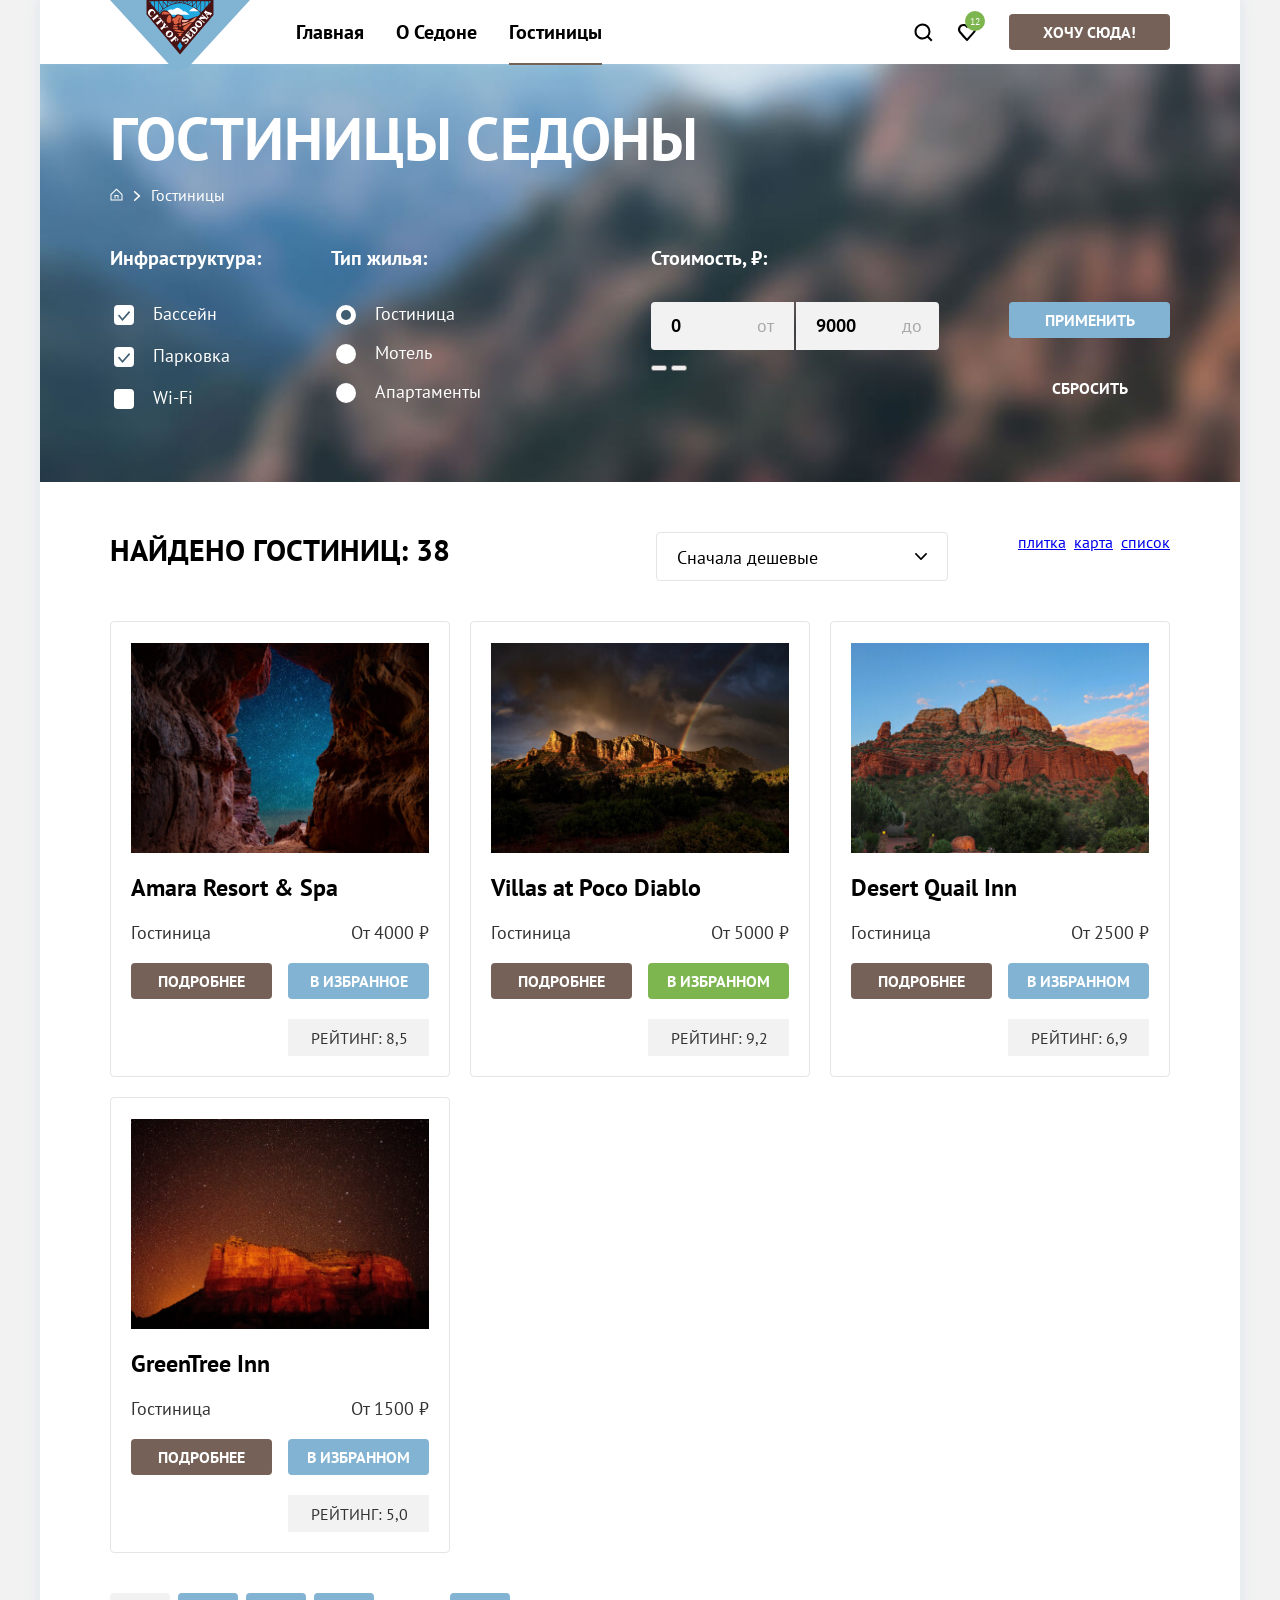
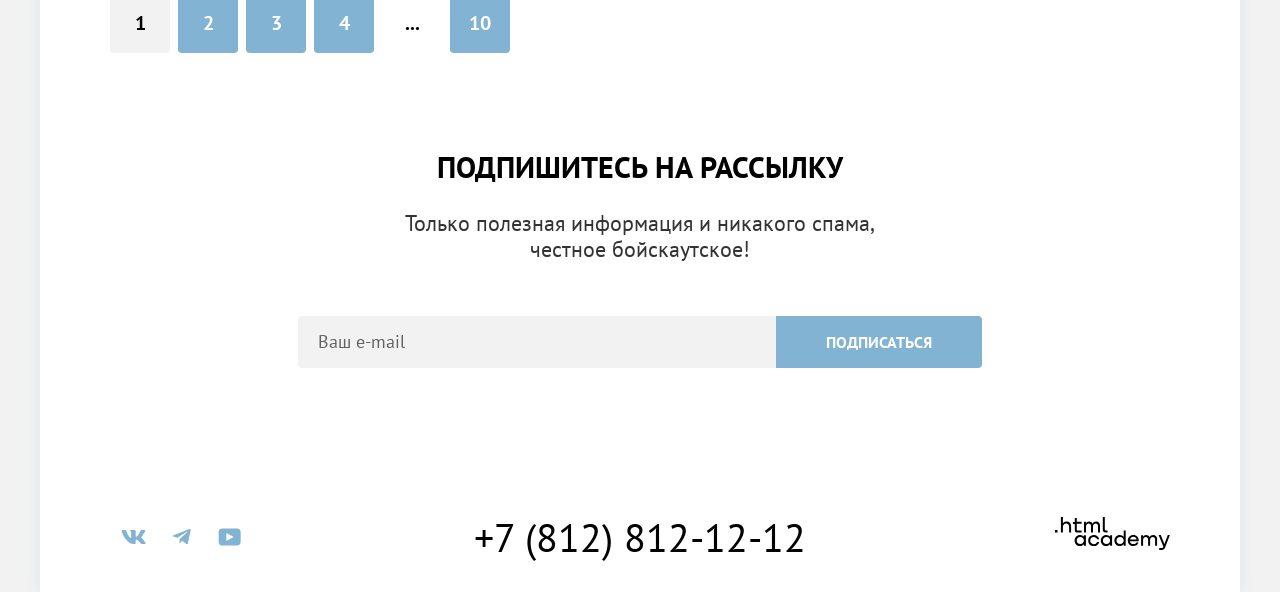
==== catalog.html @ 4a77d1cb "бяка" ====
<!DOCTYPE html>
<html lang="ru">

  <head>
    <meta charset="utf-8">
    <meta name="viewport" content="width=device-width, initial-scale=1.0">
    <title>HTML Academy: Седона</title>
    <link rel="stylesheet" href="./styles/styles.css">
  </head>

  <body>

    <div class="container">
      <!-- шапка -->
      <header class="header" data-test="header">
        <a class="logo" href="index.html">
          <img class="logo__images" src="./images/logo.svg" alt="Седона" title="Седона" width="140" height="70">
        </a>

        <nav class="nav">
          <ul class="nav__list">
            <li>
              <a class="nav__link" href="index.html">Главная</a>
            </li>
            <li>
              <a class="nav__link" href="#">О Седоне</a>
            </li>
            <li>
              <a class="nav__link" href="catalog.html" aria-current="page">Гостиницы</a>
            </li>
          </ul>
        </nav>

        <div class="header__links">
          <a class="header__links-icon header__links-icon--search" href="#">
            <span class="visually-hidden">Поиск</span>
          </a>
          <a class="header__links-icon header__links-icon--heart" href="#">
            <span class="visually-hidden">Избранное</span>
            <span class="header__links-number">12</span>
          </a>
        </div>

        <div class="header__buttons">
          <a class="button header__button" href="#">Хочу сюда!</a>
        </div>
      </header>

      <!-- контент -->
      <main data-test="main">
        <!-- баннер / header -->
        <header class="filter" data-test="filter">
          <h1 class="title title--big">Гостиницы Седоны</h1>

          <!-- хлебные крошки -->
          <ol class="breadcrumb">
            <li class="breadcrumb__item">
              <a href="index.html" class="breadcrumb__link breadcrumb__link--home">
                <span class="visually-hidden">Главная</span>
              </a>
            </li>
            <li class="breadcrumb__item">
              <a class="breadcrumb__link">Гостиницы</a>
            </li>
          </ol>

          <!-- форма поиска -->
          <form action="https://echo.htmlacademy.ru/" method="post" class="filter__form form">
            <h2 class="visually-hidden">Поиск по фильтрам</h2>

            <!-- Инфраструктура -->
            <fieldset class="filter__group">
              <legend class="filter__legend title title--smaller">Инфраструктура:</legend>

              <label class="filter__label" for="pool">
                <input class="filter__checkbox" type="checkbox" name="pool" id="pool" checked>
                Бассейн
              </label>
              <label class="filter__label" for="parking">
                <input class="filter__checkbox" type="checkbox" name="parking" id="parking" checked>
                Парковка
              </label>
              <label class="filter__label" for="wi-fi">
                <input class="filter__checkbox" type="checkbox" name="wi-fi" id="wi-fi">
                Wi-Fi
              </label>
            </fieldset>

            <!-- Тип Жилья -->
            <fieldset class="filter__group filter__group--type_housing">
              <legend class="filter__legend title title--smaller">Тип жилья:</legend>

              <label class="filter__label" for="hotel">
                <input class="filter__radio" type="radio" name="type_housing" id="hotel" value="hotel" checked>
                Гостиница
              </label>
              <label class="filter__label" for="motel">
                <input class="filter__radio" type="radio" name="type_housing" id="motel" value="motel">
                Мотель
              </label>
              <label class="filter__label" for="apartments">
                <input class="filter__radio" type="radio" name="type_housing" id="apartments" value="apartments">
                Апартаменты
              </label>
            </fieldset>

            <!-- Стоимость -->
            <fieldset class="filter__group filter__group--price">
              <legend class="filter__legend filter__legend--price title title--smaller">Стоимость, ₽:</legend>

              <label class="filter__price-label" for="min_price">
                <span class="visually-hidden">Минимальная</span>
                <input class="form__input filter__input filter__input--min" type="number" min="0" max="100000" placeholder="Мин. цена" name="min_price" id="min_price" value="0" required>
                <span class="filter__price-text">от</span>
              </label>
              <label class="filter__price-label" for="max_price">
                <span class="visually-hidden">Максимальная</span>
                <input class="form__input filter__input filter__input--max" type="number" min="0" max="100000" placeholder="Макс. цена" name="max_price" id="max_price" value="9000" required>
                <span class="filter__price-text">до</span>
              </label>

              <div class="filter__range-scale">
                <div class="filter__range-bar">
                  <button type="button" class="filter__range-toggle">
                    <span class="visually-hidden">Минимальная цена</span>
                  </button>
                  <button type="button" class="filter__range-toggle">
                    <span class="visually-hidden">Максимальная цена</span>
                  </button>
                </div>
              </div>
            </fieldset>

            <!-- Кнопки фомы -->
            <div class="filter__group filter__button-wrap">
              <button class="button button--secondary" type="submit">Применить</button>
              <button class="button button--reset" type="reset">Сбросить</button>
            </div>
          </form>
        </header>

        <section class="catalog" data-test="catalog">
          <header class="catalog__header">
            <h2 class="visually-hidden">Результаты поиска</h2>
            <p class="catalog__title title title--medium">Найдено гостиниц: 38</p>

            <label for="sort">
              <span class="visually-hidden">Сортировать по:</span>
              <select class="form__input catalog__select" name="sort" id="sort">
                <option value="cheap">Сначала дешевые</option>
                <option value="expensive">Сначала дорогие</option>
              </select>
            </label>

            <ul class="catalog__view">
              <li>
                <a href="catalog.html?view=tile">
                  <span class="visually-hidden">плитка</span>
                  <span>плитка</span>
                </a>
              </li>
              <li>
                <a href="catalog.html?view=card">
                  <span class="visually-hidden">карта</span>
                  <span>карта</span>
                </a>
              </li>
              <li>
                <a href="catalog.html?view=list">
                  <span class="visually-hidden">список</span>
                  <span>список</span>
                </a>
              </li>
            </ul>
          </header>

          <!-- список поиска  -->
          <ul class="catalog__list">
            <li class="card">
              <a class="card__image-wrap" href="#">
                <img class="card__image" src="images/catalog/catalog-1.jpg"
                  alt="Узкий проход между скалами, ведущий к ночному небу, усыпанному звёздами. Скалы имеют красноватый оттенок."
                  width="300" height="212">
              </a>
              <a class="card__title" href="#">
                <h3 class="card__title title title--small-nonecase">Amara Resort & Spa</h3>
              </a>

              <p class="card__price">
                <span>Гостиница</span>
                <span>От 4000 ₽</span>
              </p>

              <a class="card__button button" href="#">Подробнее</a>
              <button class="card__button button button--secondary" type="button">в избранное</button>

              <span class="card__star">
                <span class="visually-hidden">Четыре звезды</span>
              </span>

              <span class="card__rating">Рейтинг: 8,5</span>
            </li>
            <li class="card">
              <a class="card__image-wrap" href="#">
                <img class="card__image" src="images/catalog/catalog-2.jpg"
                  alt="Горы, освещённые закатным солнцем, с радугой на фоне тёмных облаков и зелёными деревьями у подножия."
                  width="300" height="212">
              </a>
              <a class="card__title" href="#">
                <h3 class="card__title title title--small-nonecase">Villas at Poco Diablo</h3>
              </a>

              <p class="card__price">
                <span>Гостиница</span>
                <span>От 5000 ₽</span>
              </p>

              <a class="card__button button" href="#">Подробнее</a>
              <button class="card__button button button--selected" type="button">в избранном</button>

              <span class="card__star">
                <span class="visually-hidden">Четыре звезды</span>
              </span>

              <span class="card__rating">Рейтинг: 9,2</span>
            </li>
            <li class="card">
              <a class="card__image-wrap" href="#">
                <img class="card__image" src="images/catalog/catalog-3.jpg"
                  alt="Большой красный скалистый холм на фоне голубого неба с облаками и зеленью у подножия."
                  width="300" height="212">
              </a>
              <a class="card__title" href="#">
                <h3 class="card__title title title--small-nonecase">Desert Quail Inn</h3>
              </a>

              <p class="card__price">
                <span>Гостиница</span>
                <span>От 2500 ₽</span>
              </p>

              <a class="card__button button" href="#">Подробнее</a>
              <button class="card__button button button--secondary" type="button">в избранном</button>

              <span class="card__star">
                <span class="visually-hidden">Три звезды</span>
              </span>

              <span class="card__rating">Рейтинг: 6,9</span>
            </li>
            <li class="card">
              <a class="card__image-wrap" href="#">
                <img class="card__image" src="images/catalog/catalog-4.jpg"
                  alt="Освещённый скалистый утёс на фоне ночного звёздного неба с оранжевым оттенком у горизонта."
                  width="300" height="212">
              </a>
              <a class="card__title" href="#">
                <h3 class="card__title title title--small-nonecase">GreenTree Inn</h3>
              </a>

              <p class="card__price">
                <span>Гостиница</span>
                <span>От 1500 ₽</span>
              </p>

              <a class="card__button button" href="#">Подробнее</a>
              <button class="card__button button button--secondary" type="button">в избранном</button>

              <span class="card__star">
                <span class="visually-hidden">Две звезды</span>
              </span>

              <span class="card__rating">Рейтинг: 5,0</span>
            </li>
          </ul>

          <!-- пагинация -->
          <ol class="pagination">
            <li>
              <a class="pagination__link" href="./catalog.html" aria-current="page">1</a>
            </li>
            <li>
              <a class="pagination__link" href="./catalog.html">2</a>
            </li>
            <li>
              <a class="pagination__link" href="./catalog.html">3</a>
            </li>
            <li>
              <a class="pagination__link" href="./catalog.html">4</a>
            </li>
            <li>
              <span class="pagination__link">...</span>
            </li>
            <li value="10">
              <a class="pagination__link" href="./catalog.html">10</a>
            </li>
          </ol>
        </section>

      </main>

      <!-- подвал -->
      <footer class="footer" data-test="footer">
        <!-- рассылка -->
        <article class="subscribe" data-test="subscribe">
          <hgroup class="subscribe__section-header section-header">
            <h2 class="title title--medium">Подпишитесь на рассылку</h2>
            <p class="subtitle">Только полезная информация и никакого спама, <span class="block">честное
                бойскаутское!</span></p>
          </hgroup>

          <form class="subscribe__form form" action="https://echo.htmlacademy.ru/" method="post">
            <label for="email" class="visually-hidden">Ваш e-mail</label>
            <input class="subscribe__input form__input" type="email" placeholder="Ваш e-mail" name="email" id="email"
              required>
            <button class="subscribe__button button button--secondary" type="submit">Подписаться</button>
          </form>
        </article>

        <div class="footer__grid">
          <!-- социальные сети -->
          <section>
            <h2 class="visually-hidden">Социальные сети</h2>

            <ul class="social-list">
              <li>
                <a class="social-list__icon social-list__icon--vk" href="https://vk.com/htmlacademy">
                  <span class="visually-hidden">Вконтакте</span>
                </a>
              </li>
              <li>
                <a class="social-list__icon social-list__icon--telegram" href="https://t.me/htmlacademy">
                  <span class="visually-hidden">Телеграм</span>
                </a>
              </li>
              <li>
                <a class="social-list__icon social-list__icon--youtube"
                  href="https://www.youtube.com/user/htmlacademyru">
                  <span class="visually-hidden">ЮТуб</span>
                </a>
              </li>
            </ul>
          </section>

          <!-- контакты -->
          <section class="footer__contacts">
            <h2 class="visually-hidden">Контакты</h2>

            <a class="footer__contacts-phone" href="tel:+78128121212">+7 (812) 812-12-12</a>
          </section>

          <!-- партнёры -->
          <section class="footer__partners">
            <h2 class="visually-hidden">Партнёры</h2>

            <a class="footer__partners-link footer__partners-link--htmlacademy"
              href="https://htmlacademy.ru/intensive/htmlcss">
              <svg class="footer__partners-link-icon" role="img" aria-label="HTML Academy" width="115" height="33"
                viewBox="0 0 115 33" xmlns="http://www.w3.org/2000/svg">
                <g clip-path="url(#a)">
                  <path
                    d="M0 12.9v2.6h2.5v-2.6h-2.5Zm11.6-8.4c-1.6 0-2.8.7-3.6 1.7h-.1v-6.2h-2v15.5h2v-5.3c0-2.1 1.3-3.6 3.3-3.6 1.8 0 2.9 1.4 2.9 3.2v5.7h2v-6.1c.1-3-1.8-4.9-4.5-4.9Zm15 .3h-4.8v-3.7h-2v3.8h-1.9v2h1.9v6c0 1.7 1 2.7 2.7 2.7h4.1v-2h-3.7c-.7 0-1.1-.4-1.1-1.1v-5.7h4.8v-2Zm14.5-.2c-1.6 0-2.9.8-3.5 2.1h-.1c-.6-1.2-1.8-2.1-3.4-2.1-1.4 0-2.5.8-3.1 1.8h-.1v-1.6h-1.9v10.6h2v-5.4c0-2 1-3.5 2.6-3.5 1.5 0 2.4 1 2.4 2.6v6.3h2v-5.6c0-2.4 1.4-3.3 2.6-3.3 1.5 0 2.4 1 2.4 2.6v6.3h2v-6.5c.1-2.5-1.4-4.3-3.9-4.3Zm6.7 8.1c0 1.7 1 2.7 2.8 2.7h2v-2h-1.7c-.7 0-1.1-.4-1.1-1.1v-12.3h-2v12.7Zm-18.9 7c-.9-1.1-2.2-1.8-3.9-1.8-3.1 0-5.4 2.3-5.4 5.6s2.3 5.6 5.4 5.6c1.8 0 3-.8 3.8-1.9h.1v1.6h2v-10.6h-2v1.5Zm-3.6 7.4c-2.2 0-3.6-1.6-3.6-3.6s1.4-3.6 3.6-3.6 3.6 1.6 3.6 3.6c0 1.9-1.4 3.6-3.6 3.6Zm18.9-5.1c-.5-2.4-2.6-4.1-5.4-4.1a5.4 5.4 0 0 0-5.6 5.6c0 3.1 2.2 5.6 5.6 5.6 2.8 0 4.9-1.8 5.4-4.2h-2.1a3.4 3.4 0 0 1-3.3 2.3c-2.2 0-3.6-1.6-3.6-3.6s1.4-3.6 3.6-3.6c1.6 0 2.8 1 3.3 2.2h2.1v-.2Zm10.9-2.3c-.9-1.1-2.2-1.8-3.9-1.8-3.1 0-5.4 2.3-5.4 5.6s2.3 5.6 5.4 5.6c1.8 0 3-.8 3.8-1.9h.1v1.6h2v-10.6h-2v1.5Zm-3.6 7.4c-2.2 0-3.6-1.6-3.6-3.6s1.4-3.6 3.6-3.6 3.6 1.6 3.6 3.6c0 1.9-1.5 3.6-3.6 3.6Zm17.2-7.3c-.9-1.1-2.2-1.9-3.9-1.9-3.1 0-5.4 2.3-5.4 5.6s2.2 5.6 5.4 5.6c1.7 0 3-.8 3.8-1.8h.1v1.5h2v-15.4h-2v6.4Zm-3.6 7.3c-2.2 0-3.6-1.6-3.6-3.6s1.4-3.6 3.6-3.6 3.6 1.6 3.6 3.6c-.1 2-1.5 3.6-3.6 3.6Zm13.2-9.2c-3.3 0-5.5 2.5-5.5 5.6 0 3 2.1 5.6 5.5 5.6 2.5 0 4.5-1.3 5.2-3.6h-2.1c-.5 1-1.6 1.6-3 1.6-1.9 0-3.3-1.3-3.4-2.9h8.8c.2-3.6-2-6.3-5.5-6.3Zm0 1.9c1.7 0 3 1 3.3 2.6h-6.5c.3-1.5 1.5-2.6 3.2-2.6Zm19.9-1.9c-1.6 0-2.9.8-3.6 2h-.1c-.6-1.2-1.8-2-3.4-2-1.4 0-2.5.7-3.1 1.8v-1.5h-1.9v10.6h2v-5.4c0-2 1-3.4 2.6-3.5 1.5 0 2.4 1 2.4 2.6v6.3h2v-5.6c0-2.4 1.4-3.3 2.6-3.3 1.5 0 2.4 1 2.4 2.6v6.3h2v-6.5c.1-2.6-1.4-4.4-3.9-4.4Zm11.2 9.1-3.6-8.9h-2.2l4.8 11.6c-.3.9-.7 1.2-1.7 1.2h-2.5v2h2.5c1.8 0 2.8-.8 3.5-2.6l4.7-12.2h-2.1l-3.4 8.9Z" />
                </g>
                <defs>
                  <clipPath id="a">
                    <path fill="#fff" d="M0 0h115v33h-115z" />
                  </clipPath>
                </defs>
              </svg>
            </a>
          </section>
        </div>
      </footer>
    </div>
  </body>

</html>
---- styles/styles.css ----
:root {
  --font-primary: "PT Sans", sans-serif;
  --text-primary: #000000;
  --text-secondary: #333333;
  --text-hover: #756157;
  --text-active: rgba(117, 97, 87, 30%);
  --text-error: #ff5757;
  --text-bg-default: #ffffff;

  --button-text: #ffffff;
  --button-text-hover: rgba(255, 255, 255, 30%);
  --bg-button-primary: #756157;
  --bg-button-primary-hover: #615048;
  --bg-button-secondary: #82b3d3;
  --bg-button-secondary-hover: #68a2ca;
  --bg-button-selected: #7db54f;
  --bg-button-selected-hover: #6c9e42;

  --bg-basic: #ffffff;
  --bg-primary: #82b3d3;
  --bg-secondary-1: rgba(131, 179, 211, 12%);
  --bg-secondary-2: rgba(131, 179, 211, 20%);

  --icon-basic: #000000;
  --icon-hover: #756157;
  --icon-active: rgba(117, 97, 87, 30%);
  --icon-secondary: #83b3d3;
  --icon-secondary-hover: #68a2ca;
  --icon-secondary-active: rgba(104, 162, 202, 30%);
  --icon-text: #7db54f;

  --form-inputs: #3f5e72;
  --form-elements-1: #e5e5e5;
  --form-elements-2: #f2f2f2;

  --padding-horizontal: 70px;

  --transition-duration: 150ms;
  --transition-function: ease-in-out;
}

@font-face {
  font-family: "PT Sans";
  font-weight: 400;
  font-style: normal;
  font-display: swap;
  src: url("../fonts/ptsans-400.woff2") format("woff2");
}

@font-face {
  font-family: "PT Sans";
  font-weight: 700;
  font-style: normal;
  font-display: swap;
  src: url("../fonts/ptsans-700.woff2") format("woff2");
}

/* базовые стили */
html {
  height: 100%;
}

body {
  height: 100%;
  margin: 0;
  min-width: 1200px;
  font-family: var(--font-primary);
  color: var(--text-primary);
  background-color: #f2f2f2;
}

.visually-hidden {
  position: absolute;
  width: 0;
  height: 0;
  margin: 0;
  padding: 0;
  overflow: hidden;
  border: none;
}

.container {
  min-height: 100%;
  display: grid;
  grid-template-rows: auto 1fr auto;
  width: 1200px;
  margin: 0 auto;
  background-color: #ffffff;
  box-shadow: 0 0 15px rgba(131, 179, 211, 20%);
}

img {
  max-width: 100%;
  height: auto;
  object-fit: contain;
}

.section-header {
  text-align: center;
  padding: 64px var(--padding-horizontal);
}

.block {
  display: block;
}

/* заголовки */
.title {
  margin-top: 0;
  font-weight: 700;
}

.title--big {
  margin-bottom: 8px;
  font-size: 60px;
  line-height: 78px;
  text-transform: uppercase;
}

.title--medium {
  margin-bottom: 25px;
  font-size: 30px;
  line-height: 36px;
  text-transform: uppercase;
}

.title--small {
  font-size: 24px;
  line-height: 28px;
  text-transform: uppercase;
}

.title--small-nonecase {
  font-size: 24px;
  line-height: 28px;
}

.title--smaller {
  font-size: 20px;
  line-height: 24px;
}

.title--line::after {
  content: "";
  display: block;
  width: 60px;
  height: 2px;
  margin: 30px auto 0;
  background-color: currentColor;
  opacity: 30%;
}

.subtitle {
  margin: 0;
  font-size: 22px;
  line-height: 26px;
  font-weight: 400;
  color: var(--text-secondary);
}

/* кнопки */
.button {
  min-width: 161px;
  padding: 8px 34px;
  box-sizing: border-box;
  color: var(--button-text);
  text-decoration: none;
  font-family: inherit;
  font-size: 16px;
  line-height: 20px;
  font-weight: 700;
  text-transform: uppercase;
  text-align: center;
  background-color: var(--bg-button-primary);
  border-radius: 4px;
  border: 0;
  transition: background-color var(--transition-duration) var(--transition-function), color var(--transition-duration) var(--transition-function);
}

.button:disabled {
  opacity: 50%;
  cursor: not-allowed;
}

.button:not(:disabled):hover {
  cursor: pointer;
  background-color: var(--bg-button-primary-hover);
}

.button:not(:disabled):active {
  color: var(--button-text-hover);
}

.button--secondary {
  background-color: var(--bg-button-secondary);
}

.button--secondary:not(:disabled):hover {
  background-color: var(--bg-button-secondary-hover);
}

.button--selected {
  background-color: var(--bg-button-selected);
}

.button--selected:not(:disabled):hover {
  background-color: var(--bg-button-selected-hover);
}

.button--reset {
  background-color: transparent;
}

.form__input {
  border: 0;
  padding: 14px 20px;
  border-radius: 4px;
  font-family: inherit;
  font-size: 18px;
  line-height: 24px;
  font-weight: 400;
  background-color: var(--form-elements-2);
  color: var(--text-primary);
  transition: background-color var(--transition-duration) var(--transition-function);
}

.form__input:not(:placeholder-shown):invalid {
  outline: auto;
  outline-color: var(--text-error);
  position: relative;
  z-index: 0;
}

.form__input:disabled {
  opacity: 50%;
  cursor: not-allowed;
}

.form__input:not(:disabled):hover {
  background-color: var(--form-elements-1);
}

.form__input:not(:disabled):focus {
  position: relative;
}

.form__input::placeholder {
  color: rgba(0, 0, 0, 60%);
  opacity: 1;
}

/* шапка сайта */
.header {
  padding: 0 var(--padding-horizontal);
  display: flex;
  align-items: flex-start;
}

.logo {
  position: relative;
  display: block;
  width: 140px;
  height: 64px;
  margin-right: 30px;
  transition: opacity var(--transition-duration) var(--transition-function);
}

.logo:hover {
  opacity: 0.8;
}

.logo:active {
  opacity: 0.6;
}

.logo__images {
  display: block;
  width: 140px;
  height: 70px;
}

.header__links {
  margin-left: auto;
  display: flex;
  flex-wrap: wrap;
}

.header__links-icon {
  position: relative;
  display: block;
  width: 44px;
  height: 64px;
  text-decoration: none;
  color: var(--icon-basic);
  transition: color var(--transition-duration) var(--transition-function);
}

.header__links-icon:hover {
  color: var(--text-hover);
}

.header__links-icon:active {
  color: var(--text-active);
}

.header__links-icon::before {
  content: "";
  position: absolute;
  top: 50%;
  left: 50%;
  transform: translate(-50%, -50%);
  width: 20px;
  height: 20px;
  mask-position: center;
  mask-repeat: no-repeat;
  mask-size: contain;
  background-color: currentColor;
}

.header__links-icon--search::before {
  mask-image: url("../images/icons/search.svg");
}

.header__links-icon--heart::before {
  mask-image: url("../images/icons/heart.svg");
}

.header__links-number {
  position: absolute;
  display: flex;
  justify-content: center;
  align-items: center;
  top: 11px;
  right: 4px;
  height: 20px;
  min-width: 20px;
  min-height: 20px;
  box-sizing: border-box;
  padding: 5px 4px;
  color: #ffffff;
  font-size: 10px;
  background-color: var(--icon-text);
  border-radius: 20px;
}

.header__buttons {
  margin-left: 20px;
}

.header__button {
  display: block;
  margin: 14px 0;
}

/* навигация */
.nav {
  margin-right: 20px;
  max-width: 480px;
}

.nav__list {
  margin: 0;
  padding: 0;
  list-style-type: none;
  display: flex;
  flex-wrap: wrap;
}

.nav__link {
  --padding-horizontal-link: 16px;
  display: block;
  padding: 20px var(--padding-horizontal-link);
  text-decoration: none;
  color: var(--text-primary);
  font-size: 20px;
  line-height: 24px;
  font-weight: 700;
  transition: color var(--transition-duration) var(--transition-function);
}

.nav__link:hover {
  color: var(--text-hover);
}

.nav__link:active {
  color: var(--text-active);
}

.nav__link[aria-current="page"] {
  position: relative;
}

.nav__link[aria-current="page"]::after {
  content: "";
  position: absolute;
  bottom: -1px;
  left: var(--padding-horizontal-link);
  right: var(--padding-horizontal-link);
  height: 2px;
  background-color: #756257;
}

/* шапка мейна */
.header-index {
  padding: 51px var(--padding-horizontal) 0;
  background-image: url("../images/bg-header__index.jpg");
  background-repeat: no-repeat;
  background-position: center;
  background-size: cover;
  background-color: #3e4b57;
  color: var(--text-bg-default);
  text-align: center;
}

.header-index::after {
  content: "";
  display: block;
  width: calc(100% + var(--padding-horizontal) * 2);
  height: 57px;
  margin-top: 25px;
  margin-left: calc(var(--padding-horizontal) * -1);
  background-image: url(../images/divider-header-index.svg);
  background-repeat: no-repeat;
  background-position: center;
  background-size: contain;
}

.header-index__images {
  display: block;
  width: 458px;
  height: 352px;
  margin: 0 auto;
}

/* преимущества */
.advantages__section-header {
  margin-bottom: 21px;
  padding-top: 69px;
  padding-bottom: 69px;
}

.advantages__list {
  margin: 0;
  padding: 0;
  list-style-type: none;
  display: flex;
  flex-wrap: wrap;
}

.advantages__item:nth-child(odd) {
  background-color: var(--bg-secondary-2);
}

.advantages__card {
  display: flex;
  flex-direction: column;
  justify-content: center;
  width: 400px;
  min-height: 385px;
  padding: 102px 85px;
  box-sizing: border-box;
  text-align: center;
}

.advantages__card-icon::before {
  content: "";
  display: block;
  width: 75px;
  height: 72px;
  margin: 0 auto 30px;
  mask-position: center;
  mask-size: contain;
  mask-repeat: no-repeat;
  background-color: var(--icon-secondary);
}

.advantages__card-icon--home::before {
  mask-image: url("../images/service-home.svg");
}

.advantages__card-icon--food::before {
  mask-image: url("../images/service-burger.svg");
}

.advantages__card-icon--gift::before {
  mask-image: url("../images/service-gift.svg");
}

.advantages__images {
  display: block;
  width: 800px;
  height: 385px;
}

.advantages__item:nth-child(even) {
  background-color: var(--bg-secondary-1);
}

.advantages__list--photo .advantages__item--photo {
  background-color: var(--bg-button-secondary);
  color: var(--text-bg-default);
  display: flex;
}

.advantages__list--icon .advantages__item:nth-child(even) {
  background-color: transparent;
}

.advantages__item--photo p {
  color: inherit;
}

.advantages__title {
  margin-bottom: 30px;
}

.advantages__subtitle {
  margin: 0;
  font-size: 18px;
  line-height: 21px;
  color: var(--text-secondary);
}

/* кнопка на поиск */
.search {
  text-align: center;
  padding: 96px var(--padding-horizontal);
}

.search__section-header {
  padding: 0;
  margin-bottom: 54px;
}

.search__button {
  padding-left: 50px;
  padding-right: 50px;
  display: block;
  margin: 0 auto;
}

/* подвал */
.subscribe {
  text-align: center;
  padding: 96px var(--padding-horizontal) 104px;
}

.subscribe__section-header {
  padding: 0;
  margin-bottom: 54px;
}

.subscribe__form {
  width: 100%;
  max-width: 684px;
  margin: 0 auto;
  display: flex;
}

.subscribe__input {
  flex-grow: 1;
  border-top-right-radius: 0;
  border-bottom-right-radius: 0;
}

.subscribe__button {
  max-width: 300px;
  padding-left: 50px;
  padding-right: 50px;
  border-top-left-radius: 0;
  border-bottom-left-radius: 0;
}

.subscribe--index {
  background-image: url("../images/bg-mailing__index.jpg");
  background-repeat: no-repeat;
  background-position: center;
  background-size: cover;
  background-color: #3e4b57;
  color: var(--text-bg-default);
}

.subscribe--index .subtitle {
  color: inherit;
}

.footer__grid {
  padding: 45px var(--padding-horizontal) 35px;
  display: grid;
  grid-template-columns: 1fr auto 1fr;
  gap: var(--padding-horizontal);
}

.social-list {
  margin: 0;
  padding: 0;
  list-style-type: none;
  display: flex;
  flex-wrap: wrap;
}

.social-list__icon {
  display: block;
  width: 48px;
  height: 40px;
  color: var(--icon-secondary);
  transition: color var(--transition-duration) var(--transition-function);
}

.social-list__icon::before {
  content: "";
  display: block;
  width: 48px;
  height: 40px;
  mask-position: center;
  mask-size: contain;
  mask-repeat: no-repeat;
  background-color: currentColor;
}

.social-list__icon:hover {
  color: var(--icon-secondary-hover);
}

.social-list__icon:active {
  color: var(--icon-secondary-active);
}

.social-list__icon--vk::before {
  mask-image: url("../images/social/vk.svg");
}

.social-list__icon--telegram::before {
  mask-image: url("../images/social/telegram.svg");
}

.social-list__icon--youtube::before {
  mask-image: url("../images/social/youtube.svg");
}

.footer__contacts {
  text-align: center;
}

.footer__contacts-phone {
  color: var(--text-primary);
  text-decoration: none;
  font-size: 40px;
  line-height: 1;
  transition: color var(--transition-duration) var(--transition-function);
}

.footer__contacts-phone:hover {
  color: var(--text-hover);
}

.footer__contacts-phone:active {
  color: var(--text-active);
}

.footer__partners {
  display: flex;
  flex-wrap: wrap;
  justify-content: end;
  gap: 15px;
}

.footer__partners-link {
  display: block;
  width: fit-content;
  text-decoration: none;
  color: var(--icon-basic);
  transition: color var(--transition-duration) var(--transition-function);
}

.footer__partners-link:hover {
  color: var(--icon-hover);
}

.footer__partners-link:active {
  color: var(--icon-active);
}

.footer__partners-link-icon {
  fill: currentColor;
}

.partners__link--htmlacademy img {
  width: 115px;
  height: 33px;
}

/* хлебные крошки */
.breadcrumb {
  --breadcrumb-gap: 10px;
  padding: 0;
  margin: 0 0 40px;
  list-style-type: none;
  display: flex;
  flex-wrap: wrap;
  gap: var(--breadcrumb-gap);
}

.breadcrumb__item {
  display: inline-flex;
  align-items: center;
  gap: var(--breadcrumb-gap);
}

.breadcrumb__item:not(:last-child)::after {
  content: "";
  display: block;
  width: 8px;
  height: 20px;
  background-color: currentColor;
  mask-position: center;
  mask-repeat: no-repeat;
  mask-size: contain;
  mask-image: url("../images/icons/breadcrumbs-split.svg");
}

.breadcrumb__link {
  color: inherit;
  text-decoration: none;
  font-size: 16px;
  line-height: 21px;
  transition: opacity var(--transition-duration) var(--transition-function);
}

.breadcrumb__link[href]:hover {
  opacity: 70%;
}

.breadcrumb__link[href]:active {
  opacity: 30%;
}

.breadcrumb__link--home::before {
  content: "";
  display: block;
  width: 13px;
  height: 15px;
  background-position: center;
  background-repeat: no-repeat;
  background-size: contain;
  background-image: url("../images/icons/breadcrumb-home.svg");
}

/* фильтры */
.filter {
  padding: 35px var(--padding-horizontal) 70px;
  background-image: url("../images/bg-filter.jpg");
  background-repeat: no-repeat;
  background-position: center;
  background-size: cover;
  background-color: #2a3c46;
  color: var(--text-bg-default);
}

.filter__form {
  display: flex;
  flex-wrap: wrap;
  align-items: flex-start;
  gap: var(--padding-horizontal);
}

.filter__group {
  display: grid;
  margin: 0;
  padding: 0;
  max-width: 200px;
  border: 0;
}

.filter__group--type_housing {
  margin-right: auto;
}

.filter__legend {
  padding: 0;
  margin-bottom: 32px;
}

.filter__label {
  display: flex;
  gap: 16px;
  font-size: 18px;
  line-height: 23px;
  transition: opacity var(--transition-duration) var(--transition-function);
}

.filter__label:has(:disabled) {
  opacity: 50%;
}

.filter__label:not(:has(:disabled)):hover {
  opacity: 60%;
}

.filter__label:not(:has(:disabled)):active {
  opacity: 30%;
}

.filter__label:not(:last-child) {
  margin-bottom: 16px;
}

.filter__checkbox {
  appearance: none;
  width: 20px;
  height: 20px;
  display: flex;
  align-items: center;
  justify-content: center;
  border-radius: 4px;
  background-color: var(--bg-basic);
  color: var(--bg-basic);
}

.filter__checkbox::before {
  content: "";
  display: block;
  width: 20px;
  height: 19px;
  mask-position: center;
  mask-repeat: no-repeat;
  mask-size: contain;
  mask-image: url("../images/icons/checkbox-checked.svg");
  background-color: currentColor;
  transition: color var(--transition-duration) var(--transition-function);
}

.filter__checkbox:checked {
  color: var(--form-inputs);
}

.filter__radio {
  appearance: none;
  width: 20px;
  height: 20px;
  display: flex;
  align-items: center;
  justify-content: center;
  border-radius: 50%;
  background-color: var(--bg-basic);
  color: var(--bg-basic);
}

.filter__radio::before {
  content: "";
  display: block;
  width: 10px;
  height: 10px;
  border-radius: 50%;
  background-color: currentColor;
  transition: color var(--transition-duration) var(--transition-function);
}

.filter__radio:checked {
  color: var(--form-inputs);
}

.filter__group--price {
  display: grid;
  grid-template-columns: 1fr 1fr;
  width: 288px;
  max-width: none;
  gap: 2px;
}

.filter__legend--price {
  grid-column-start: 1;
  grid-column-end: -1;
}

.filter__price-label {
  position: relative;
}

.filter__input::-webkit-inner-spin-button,
.filter__input::-webkit-outer-spin-button {
  -webkit-appearance: none;
  margin: 0;
}

.filter__input {
  -moz-appearance: textfield;
}

.filter__input::placeholder {
  font-size: 17px;
}

.filter__input {
  width: 100%;
  padding: 12px 40px 12px 20px;
  box-sizing: border-box;
  font-weight: 700;
}

.filter__input--min {
  border-top-right-radius: 0;
  border-bottom-right-radius: 0;
}

.filter__input--max {
  border-top-left-radius: 0;
  border-bottom-left-radius: 0;
}

.filter__price-text {
  position: absolute;
  left: 106px;
  top: 50%;
  transform: translateY(-50%);
  font-size: 18px;
  line-height: 24px;
  color: var(--text-primary);
  opacity: 30%;
}

.filter__button-wrap {
  padding-top: 56px;
  display: grid;
  gap: 32px;
}

/* каталог */
.catalog__header {
  padding: 50px var(--padding-horizontal) 40px;
  display: flex;
  align-items: flex-start;
  gap: var(--padding-horizontal);
}

.catalog__title {
  margin-right: auto;
  margin-bottom: 0;
}

.catalog__select {
  min-width: 292px;
  height: 49px;
  padding: 14px 60px 14px 20px;
  box-sizing: border-box;
  background-color: var(--bg-basic);
  border: 1px solid var(--form-elements-1);
  font-size: 18px;
  line-height: 21px;
  font-weight: 400;
  font-family: inherit;
  appearance: none;
  background-image: url("../images/icons/select-arrow.svg");
  background-repeat: no-repeat;
  background-size: 12px 8px;
  background-position: right 20px center;
}

.catalog__view {
  margin: 0;
  padding: 0;
  list-style-type: none;
  display: flex;
  flex-wrap: wrap;
  gap: 8px;
}

.catalog__list {
  margin: 0 0 40px;
  padding: 0 var(--padding-horizontal);
  list-style-type: none;
  display: grid;
  grid-template-columns: repeat(3, 1fr);
  gap: 20px;
}

/* карточки товара */
.card {
  display: grid;
  grid-template-columns: repeat(2, 1fr);
  gap: 20px 16px;
  align-items: start;
  padding: 20px;
  border-radius: 4px;
  border: 1px solid #e5e5e5;
}

.card__image-wrap {
  display: block;
  color: inherit;
  text-decoration: none;
  grid-column: 1 / -1;
}

.card__image {
  display: block;
  width: 300px;
  height: 212px;
}

.card__title {
  display: block;
  margin: 0;
  color: var(--text-primary);
  grid-column: 1 / -1;
  text-decoration: none;
}

.card__price {
  margin: 0;
  grid-column: 1 / -1;
}

.card__price {
  display: flex;
  gap: 5px;
  justify-content: space-between;
  font-size: 18px;
  line-height: 21px;
  color: var(--text-secondary);
}

.card__button {
  min-width: initial;
  padding-left: 15px;
  padding-right: 15px;
}

.card__star {
  background-color: var(--form-elements-2);
}

.card__rating {
  padding-top: 9px;
  padding-right: 22px;
  padding-bottom: 8px;
  padding-left: 23px;
  padding: 9px 20px 8px 23px;
  font-size: 16px;
  line-height: 20px;
  color: var(--text-secondary);
  background-color: var(--form-elements-2);
  text-transform: uppercase;
}

/* пагинация */
.pagination {
  margin: 0;
  padding: 0 var(--padding-horizontal);
  list-style-type: none;
  display: flex;
  flex-wrap: wrap;
  gap: 8px;
}

.pagination__link {
  display: block;
  padding: 12px 16px;
  min-width: 60px;
  height: 60px;
  box-sizing: border-box;
  background-color: var(--bg-primary);
  color: var(--button-text);
  font-size: 20px;
  line-height: 36px;
  font-weight: 700;
  text-decoration: none;
  text-align: center;
  border-radius: 4px;
}

span.pagination__link {
  background-color: transparent;
}

.pagination__link[aria-current] {
  background-color: var(--form-elements-2);
  color: var(--text-primary);
}

span.pagination__link {
  background-color: transparent;
  color: var(--text-primary);
}
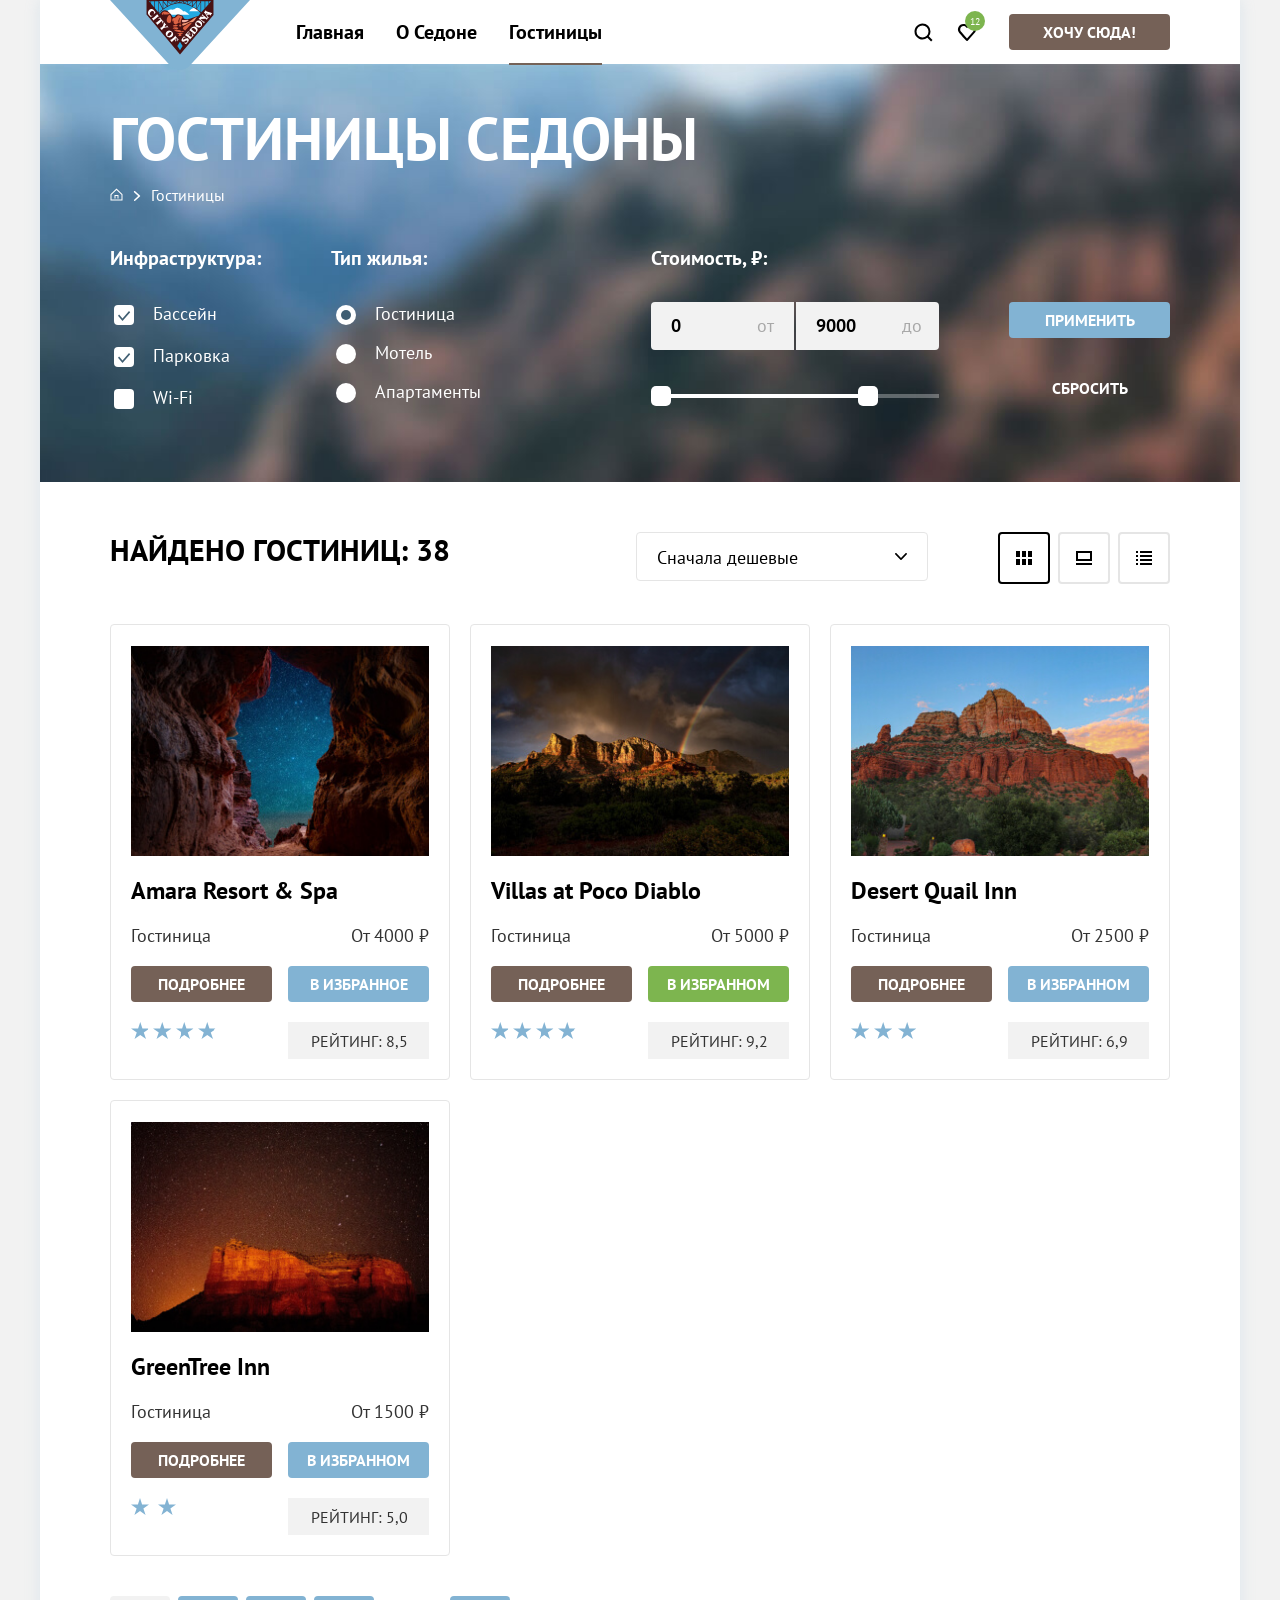
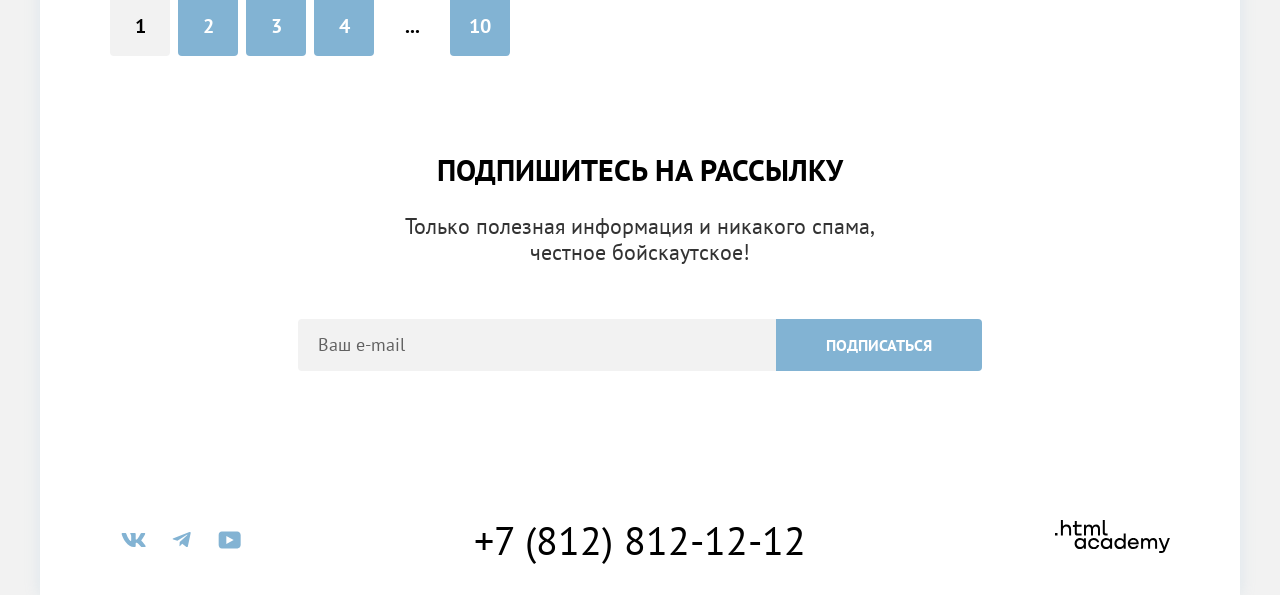
==== commit a95de795: "делает декорации для catalog.html" ====
--- a/catalog.html
+++ b/catalog.html
@@ -146,7 +146,7 @@
 
             <label for="sort">
               <span class="visually-hidden">Сортировать по:</span>
-              <select class="form__input catalog__select" name="sort" id="sort">
+              <select class="form__select catalog__select" name="sort" id="sort">
                 <option value="cheap">Сначала дешевые</option>
                 <option value="expensive">Сначала дорогие</option>
               </select>
@@ -154,21 +154,18 @@
 
             <ul class="catalog__view">
               <li>
-                <a href="catalog.html?view=tile">
+                <a class="catalog__view-link catalog__view-link--tile" href="catalog.html?view=tile" role="radio" aria-checked="true" aria-selected="true">
                   <span class="visually-hidden">плитка</span>
-                  <span>плитка</span>
-                </a>
-              </li>
-              <li>
-                <a href="catalog.html?view=card">
+                </a>
+              </li>
+              <li>
+                <a class="catalog__view-link catalog__view-link--card" href="catalog.html?view=card" role="radio" aria-checked="false" aria-selected="false">
                   <span class="visually-hidden">карта</span>
-                  <span>карта</span>
-                </a>
-              </li>
-              <li>
-                <a href="catalog.html?view=list">
+                </a>
+              </li>
+              <li>
+                <a class="catalog__view-link catalog__view-link--list" href="catalog.html?view=list" role="radio" aria-checked="false" aria-selected="false">
                   <span class="visually-hidden">список</span>
-                  <span>список</span>
                 </a>
               </li>
             </ul>
@@ -194,7 +191,7 @@
               <a class="card__button button" href="#">Подробнее</a>
               <button class="card__button button button--secondary" type="button">в избранное</button>
 
-              <span class="card__star">
+              <span class="card__star card__star--4">
                 <span class="visually-hidden">Четыре звезды</span>
               </span>
 
@@ -218,7 +215,7 @@
               <a class="card__button button" href="#">Подробнее</a>
               <button class="card__button button button--selected" type="button">в избранном</button>
 
-              <span class="card__star">
+              <span class="card__star  card__star--4">
                 <span class="visually-hidden">Четыре звезды</span>
               </span>
 
@@ -242,7 +239,7 @@
               <a class="card__button button" href="#">Подробнее</a>
               <button class="card__button button button--secondary" type="button">в избранном</button>
 
-              <span class="card__star">
+              <span class="card__star  card__star--3">
                 <span class="visually-hidden">Три звезды</span>
               </span>
 
@@ -266,7 +263,7 @@
               <a class="card__button button" href="#">Подробнее</a>
               <button class="card__button button button--secondary" type="button">в избранном</button>
 
-              <span class="card__star">
+              <span class="card__star  card__star--2">
                 <span class="visually-hidden">Две звезды</span>
               </span>
 
--- a/styles/styles.css
+++ b/styles/styles.css
@@ -15,8 +15,10 @@
   --bg-button-secondary-hover: #68a2ca;
   --bg-button-selected: #7db54f;
   --bg-button-selected-hover: #6c9e42;
+  --bg-button-disabled: #e5e5e5;
 
   --bg-basic: #ffffff;
+  --bg-basic-2: rgba(0, 0, 0, 30%);
   --bg-primary: #82b3d3;
   --bg-secondary-1: rgba(131, 179, 211, 12%);
   --bg-secondary-2: rgba(131, 179, 211, 20%);
@@ -32,6 +34,8 @@
   --form-inputs: #3f5e72;
   --form-elements-1: #e5e5e5;
   --form-elements-2: #f2f2f2;
+
+  --special-cold-light: #83b3d3;
 
   --padding-horizontal: 70px;
 
@@ -178,7 +182,7 @@
 }
 
 .button:disabled {
-  opacity: 50%;
+  background-color: var(--bg-button-disabled);
   cursor: not-allowed;
 }
 
@@ -208,6 +212,25 @@
 }
 
 .button--reset {
+  color: inherit;
+  background-color: transparent;
+  transition: opacity var(--transition-duration) var(--transition-function);
+}
+
+.button--reset:not(:disabled):hover {
+  color: inherit;
+  background-color: transparent;
+  opacity: 60%;
+}
+
+.button--reset:not(:disabled):active {
+  color: inherit;
+  background-color: transparent;
+  opacity: 30%;
+}
+
+.button--reset:disabled {
+  opacity: 10%;
   background-color: transparent;
 }
 
@@ -247,6 +270,28 @@
 .form__input::placeholder {
   color: rgba(0, 0, 0, 60%);
   opacity: 1;
+}
+
+.form__select {
+  border: 0;
+  padding: 14px 20px;
+  border-radius: 4px;
+  font-family: inherit;
+  font-size: 18px;
+  line-height: 24px;
+  font-weight: 400;
+  background-color: var(--bg-basic);
+  color: var(--text-primary);
+  transition: border var(--transition-duration) var(--transition-function);
+}
+
+.form__select:not(:disabled):hover {
+  border-color: var(--bg-button-secondary-hover);
+}
+
+.form__select:disabled {
+  border-color: var(--bg-basic-2);
+  cursor: not-allowed;
 }
 
 /* шапка сайта */
@@ -421,8 +466,8 @@
   margin-left: calc(var(--padding-horizontal) * -1);
   background-image: url(../images/divider-header-index.svg);
   background-repeat: no-repeat;
-  background-position: center;
-  background-size: contain;
+  background-position: center top;
+  background-size: cover;
 }
 
 .header-index__images {
@@ -865,7 +910,7 @@
   grid-template-columns: 1fr 1fr;
   width: 288px;
   max-width: none;
-  gap: 2px;
+  gap: 0 2px;
 }
 
 .filter__legend--price {
@@ -884,11 +929,13 @@
 }
 
 .filter__input {
+  appearance: textfield;
   -moz-appearance: textfield;
 }
 
 .filter__input::placeholder {
-  font-size: 17px;
+  font-size: 18px;
+  font-weight: 400;
 }
 
 .filter__input {
@@ -919,6 +966,70 @@
   opacity: 30%;
 }
 
+.filter__range-scale {
+  grid-column-start: 1;
+  grid-column-end: -1;
+  position: relative;
+  height: 20px;
+  margin-top: 36px;
+}
+
+.filter__range-scale::before {
+  content: "";
+  position: absolute;
+  top: 50%;
+  left: 0;
+  transform: translateY(-50%);
+  width: 100%;
+  height: 4px;
+  background-color: var(--bg-basic);
+  opacity: 30%;
+}
+
+.filter__range-bar {
+  position: absolute;
+  top: 50%;
+  transform: translateY(-50%);
+  height: 4px;
+  background-color: var(--bg-basic);
+  width: 227px;
+
+}
+
+.filter__range-toggle {
+  appearance: none;
+  position: absolute;
+  top: 50%;
+  transform: translateY(-50%);
+  background-color: var(--bg-basic);
+  padding: 0;
+  width: 20px;
+  height: 20px;
+  border-radius: 5px;
+  border: 0;
+}
+
+.filter__range-toggle:disabled {
+  cursor: not-allowed;
+}
+
+.filter__range-toggle:not(:disabled):hover {
+  box-shadow: 0 4px 10px rgba(0, 0, 0, 25%);
+}
+
+.filter__range-toggle:not(:disabled):active {
+  outline: 2px solid var(--special-cold-light);
+  outline-offset: 0;
+}
+
+.filter__range-toggle:first-child {
+  left: 0;
+}
+
+.filter__range-toggle:last-child {
+  right: 0;
+}
+
 .filter__button-wrap {
   padding-top: 56px;
   display: grid;
@@ -943,12 +1054,9 @@
   height: 49px;
   padding: 14px 60px 14px 20px;
   box-sizing: border-box;
-  background-color: var(--bg-basic);
   border: 1px solid var(--form-elements-1);
   font-size: 18px;
   line-height: 21px;
-  font-weight: 400;
-  font-family: inherit;
   appearance: none;
   background-image: url("../images/icons/select-arrow.svg");
   background-repeat: no-repeat;
@@ -963,6 +1071,47 @@
   display: flex;
   flex-wrap: wrap;
   gap: 8px;
+}
+
+.catalog__view-link {
+  display: flex;
+  justify-content: center;
+  align-items: center;
+  width: 48px;
+  height: 48px;
+  padding: 0;
+  border-radius: 4px;
+  border: 2px solid var(--form-elements-1);
+  color: var(--text-primary);
+}
+
+.catalog__view-link[aria-checked="true"] {
+  border-color: var(--icon-basic);
+}
+
+.catalog__view-link:hover {
+  border-color: var(--icon-basic);
+}
+
+.catalog__view-link::before {
+  content: "";
+  display: block;
+  width: 16px;
+  height: 14px;
+  background-color: currentColor;
+  mask-position: center;
+  mask-repeat: no-repeat;
+  mask-size: contain;
+}
+
+.catalog__view-link--tile::before {
+  mask-image: url("../images/icons/view-tile.svg");
+}
+.catalog__view-link--card::before {
+  mask-image: url("../images/icons/view-card.svg");
+}
+.catalog__view-link--list::before {
+  mask-image: url("../images/icons/view-list.svg");
 }
 
 .catalog__list {
@@ -1027,7 +1176,30 @@
 }
 
 .card__star {
-  background-color: var(--form-elements-2);
+  height: 17px;
+  width: 105px;
+}
+
+.card__star::before {
+  content: '';
+  display: block;
+  height: 17px;
+  background-color: var(--icon-secondary);
+  mask-image: url("../images/icons/star.svg");
+  mask-repeat: space no-repeat;
+  mask-size: contain;
+}
+
+.card__star--4::before {
+  width: 85px;
+}
+
+.card__star--3::before {
+  width: 65px;
+}
+
+.card__star--2::before {
+  width: 45px;
 }
 
 .card__rating {
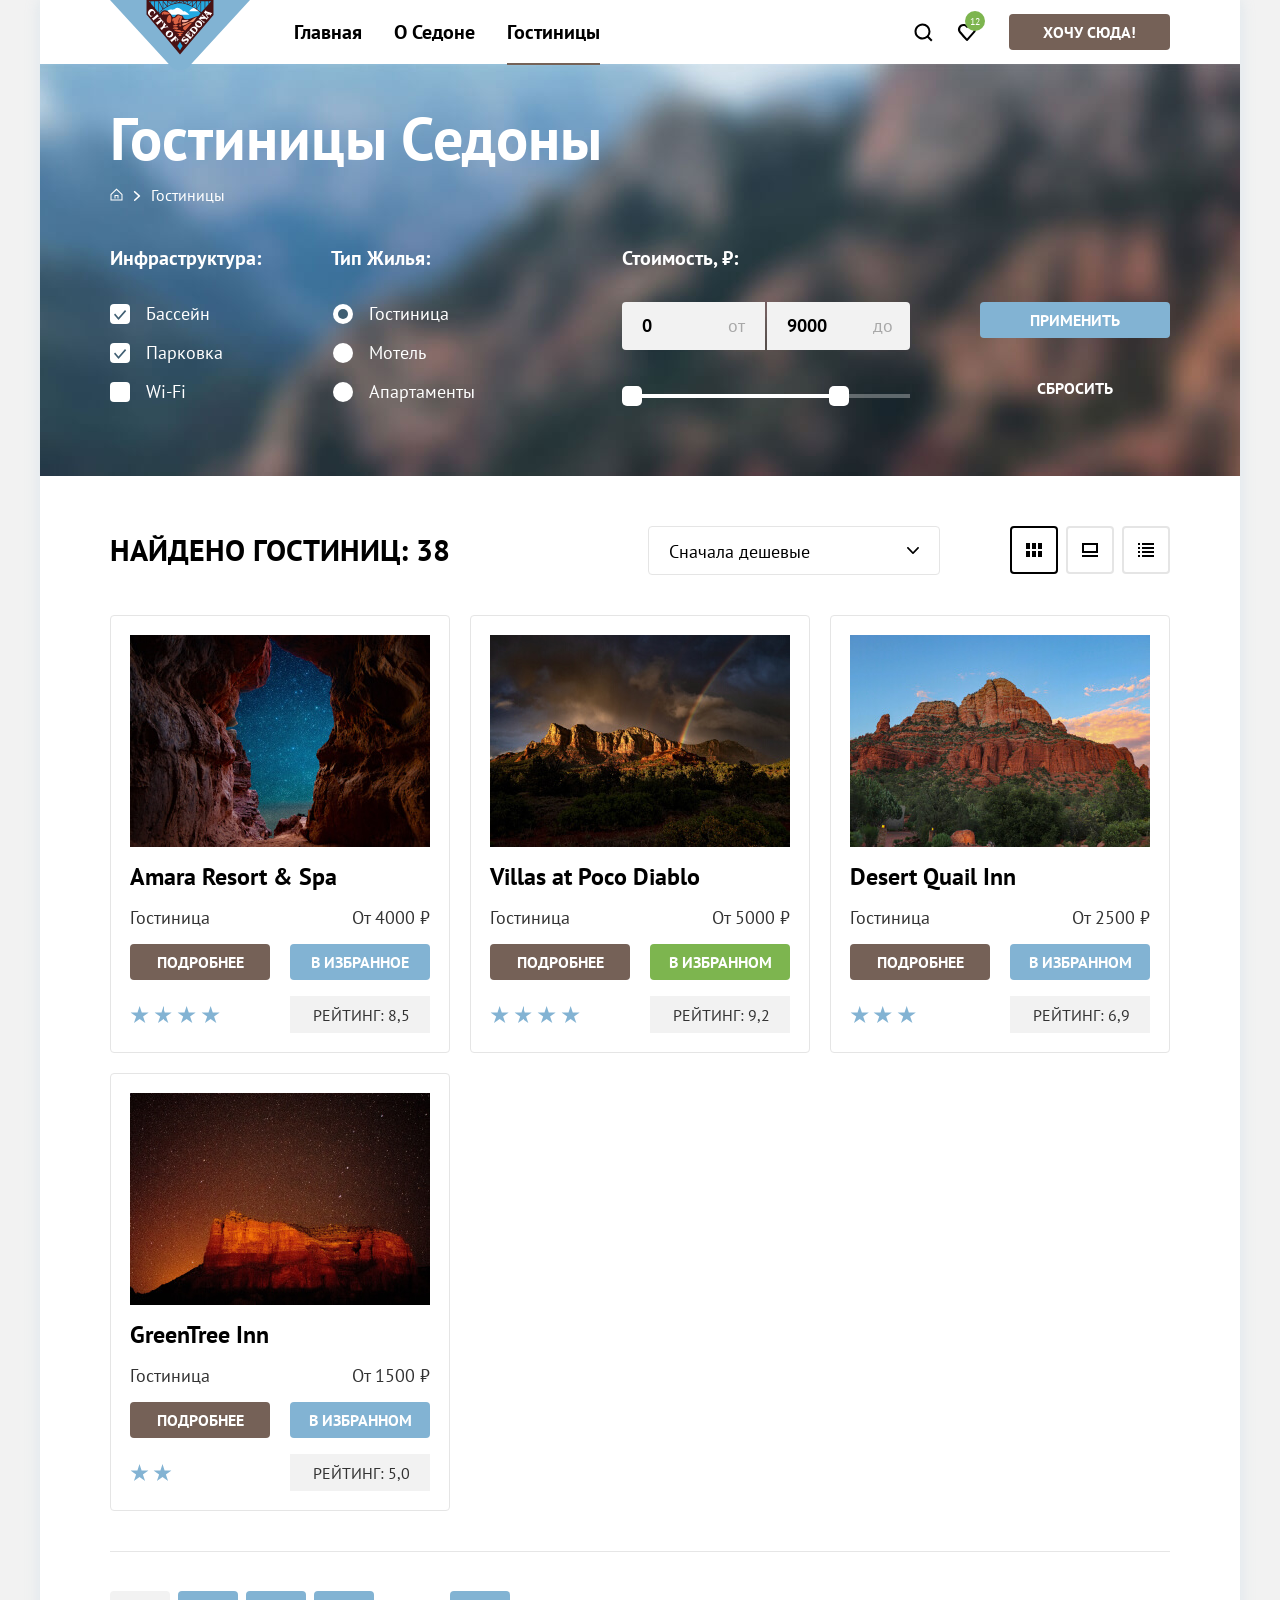
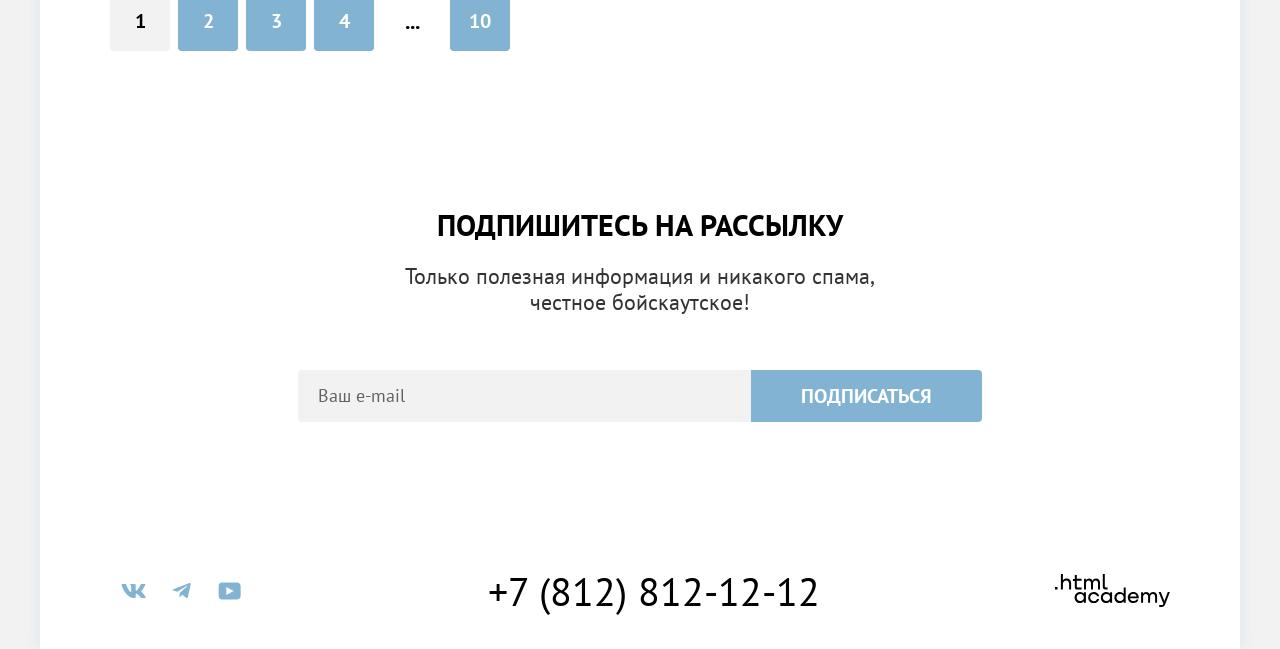
==== commit 6853683d: "делает ПП" ====
--- a/catalog.html
+++ b/catalog.html
@@ -88,7 +88,7 @@
 
             <!-- Тип Жилья -->
             <fieldset class="filter__group filter__group--type_housing">
-              <legend class="filter__legend title title--smaller">Тип жилья:</legend>
+              <legend class="filter__legend title title--smaller">Тип Жилья:</legend>
 
               <label class="filter__label" for="hotel">
                 <input class="filter__radio" type="radio" name="type_housing" id="hotel" value="hotel" checked>
@@ -133,8 +133,8 @@
 
             <!-- Кнопки фомы -->
             <div class="filter__group filter__button-wrap">
-              <button class="button button--secondary" type="submit">Применить</button>
-              <button class="button button--reset" type="reset">Сбросить</button>
+              <button class="filter__button button button--secondary" type="submit">Применить</button>
+              <button class="filter__button button button--reset" type="reset">Сбросить</button>
             </div>
           </form>
         </header>
--- a/styles/styles.css
+++ b/styles/styles.css
@@ -118,11 +118,10 @@
   margin-bottom: 8px;
   font-size: 60px;
   line-height: 78px;
-  text-transform: uppercase;
 }
 
 .title--medium {
-  margin-bottom: 25px;
+  margin-bottom: 20px;
   font-size: 30px;
   line-height: 36px;
   text-transform: uppercase;
@@ -306,7 +305,7 @@
   display: block;
   width: 140px;
   height: 64px;
-  margin-right: 30px;
+  margin-right: 28px;
   transition: opacity var(--transition-duration) var(--transition-function);
 }
 
@@ -484,6 +483,10 @@
   padding-bottom: 69px;
 }
 
+.advantages__hgroup-title {
+  margin-bottom: 25px;
+}
+
 .advantages__list {
   margin: 0;
   padding: 0;
@@ -507,12 +510,17 @@
   text-align: center;
 }
 
+.advantages__card-icon {
+  padding-top: 80px;
+  padding-bottom: 80px;
+}
+
 .advantages__card-icon::before {
   content: "";
   display: block;
   width: 75px;
   height: 72px;
-  margin: 0 auto 30px;
+  margin: 0 auto 32px;
   mask-position: center;
   mask-size: contain;
   mask-repeat: no-repeat;
@@ -557,6 +565,10 @@
 
 .advantages__title {
   margin-bottom: 30px;
+}
+
+.services__item-title {
+  margin-bottom: 20px;
 }
 
 .advantages__subtitle {
@@ -582,6 +594,9 @@
   padding-right: 50px;
   display: block;
   margin: 0 auto;
+  font-size: 20px;
+  line-height: 36px;
+  text-transform: uppercase;
 }
 
 /* подвал */
@@ -592,7 +607,7 @@
 
 .subscribe__section-header {
   padding: 0;
-  margin-bottom: 54px;
+  margin-bottom: 55px;
 }
 
 .subscribe__form {
@@ -614,6 +629,9 @@
   padding-right: 50px;
   border-top-left-radius: 0;
   border-bottom-left-radius: 0;
+  font-size: 20px;
+  line-height: 36px;
+  text-transform: uppercase;
 }
 
 .subscribe--index {
@@ -685,6 +703,7 @@
 
 .footer__contacts {
   text-align: center;
+  padding-left: 28px;
 }
 
 .footer__contacts-phone {
@@ -716,6 +735,7 @@
   text-decoration: none;
   color: var(--icon-basic);
   transition: color var(--transition-duration) var(--transition-function);
+  margin: 3px 0;
 }
 
 .footer__partners-link:hover {
@@ -854,6 +874,7 @@
   appearance: none;
   width: 20px;
   height: 20px;
+  margin: 2px 0 0 0;
   display: flex;
   align-items: center;
   justify-content: center;
@@ -883,6 +904,7 @@
   appearance: none;
   width: 20px;
   height: 20px;
+  margin: 2px 0 0 2px;
   display: flex;
   align-items: center;
   justify-content: center;
@@ -1036,7 +1058,28 @@
   gap: 32px;
 }
 
+.filter__button {
+  padding-right: 50px;
+  padding-left: 50px;
+}
+
 /* каталог */
+.catalog {
+  display: grid;
+  margin-bottom: 60px;
+}
+
+.catalog::after {
+  content: "";
+  display: block;
+  width: calc(100% - var(--padding-horizontal) * 2);
+  height: 1px;
+  margin: 0 auto;
+  background-color: #e6e6e6;
+  grid-row-start: 3;
+  margin-bottom: 39px;
+}
+
 .catalog__header {
   padding: 50px var(--padding-horizontal) 40px;
   display: flex;
@@ -1045,8 +1088,7 @@
 }
 
 .catalog__title {
-  margin-right: auto;
-  margin-bottom: 0;
+  margin: 6px auto 6px 0;
 }
 
 .catalog__select {
@@ -1082,6 +1124,7 @@
   padding: 0;
   border-radius: 4px;
   border: 2px solid var(--form-elements-1);
+  box-sizing: border-box;
   color: var(--text-primary);
 }
 
@@ -1127,9 +1170,9 @@
 .card {
   display: grid;
   grid-template-columns: repeat(2, 1fr);
-  gap: 20px 16px;
+  gap: 16px 20px;
   align-items: start;
-  padding: 20px;
+  padding: 19px;
   border-radius: 4px;
   border: 1px solid #e5e5e5;
 }
@@ -1176,7 +1219,9 @@
 }
 
 .card__star {
-  height: 17px;
+  display: flex;
+  align-items: center;
+  height: 36px;
   width: 105px;
 }
 
@@ -1191,15 +1236,15 @@
 }
 
 .card__star--4::before {
-  width: 85px;
+  width: 90px;
 }
 
 .card__star--3::before {
-  width: 65px;
+  width: 66px;
 }
 
 .card__star--2::before {
-  width: 45px;
+  width: 42px;
 }
 
 .card__rating {
@@ -1239,6 +1284,15 @@
   text-decoration: none;
   text-align: center;
   border-radius: 4px;
+  transition: background-color var(--transition-duration) var(--transition-function), color var(--transition-duration) var(--transition-function);
+}
+
+.pagination__link[href]:hover {
+  background-color: var(--bg-button-secondary-hover);
+}
+
+.pagination__link[href]:active {
+  color: var(--button-text-hover);
 }
 
 span.pagination__link {
@@ -1250,7 +1304,14 @@
   color: var(--text-primary);
 }
 
+.pagination__link[aria-current]:hover {
+  background-color: var(--form-elements-1);
+}
+
 span.pagination__link {
   background-color: transparent;
   color: var(--text-primary);
-}
+  font-size: 22px;
+  line-height: 26px;
+  padding: 17px 16px;
+}
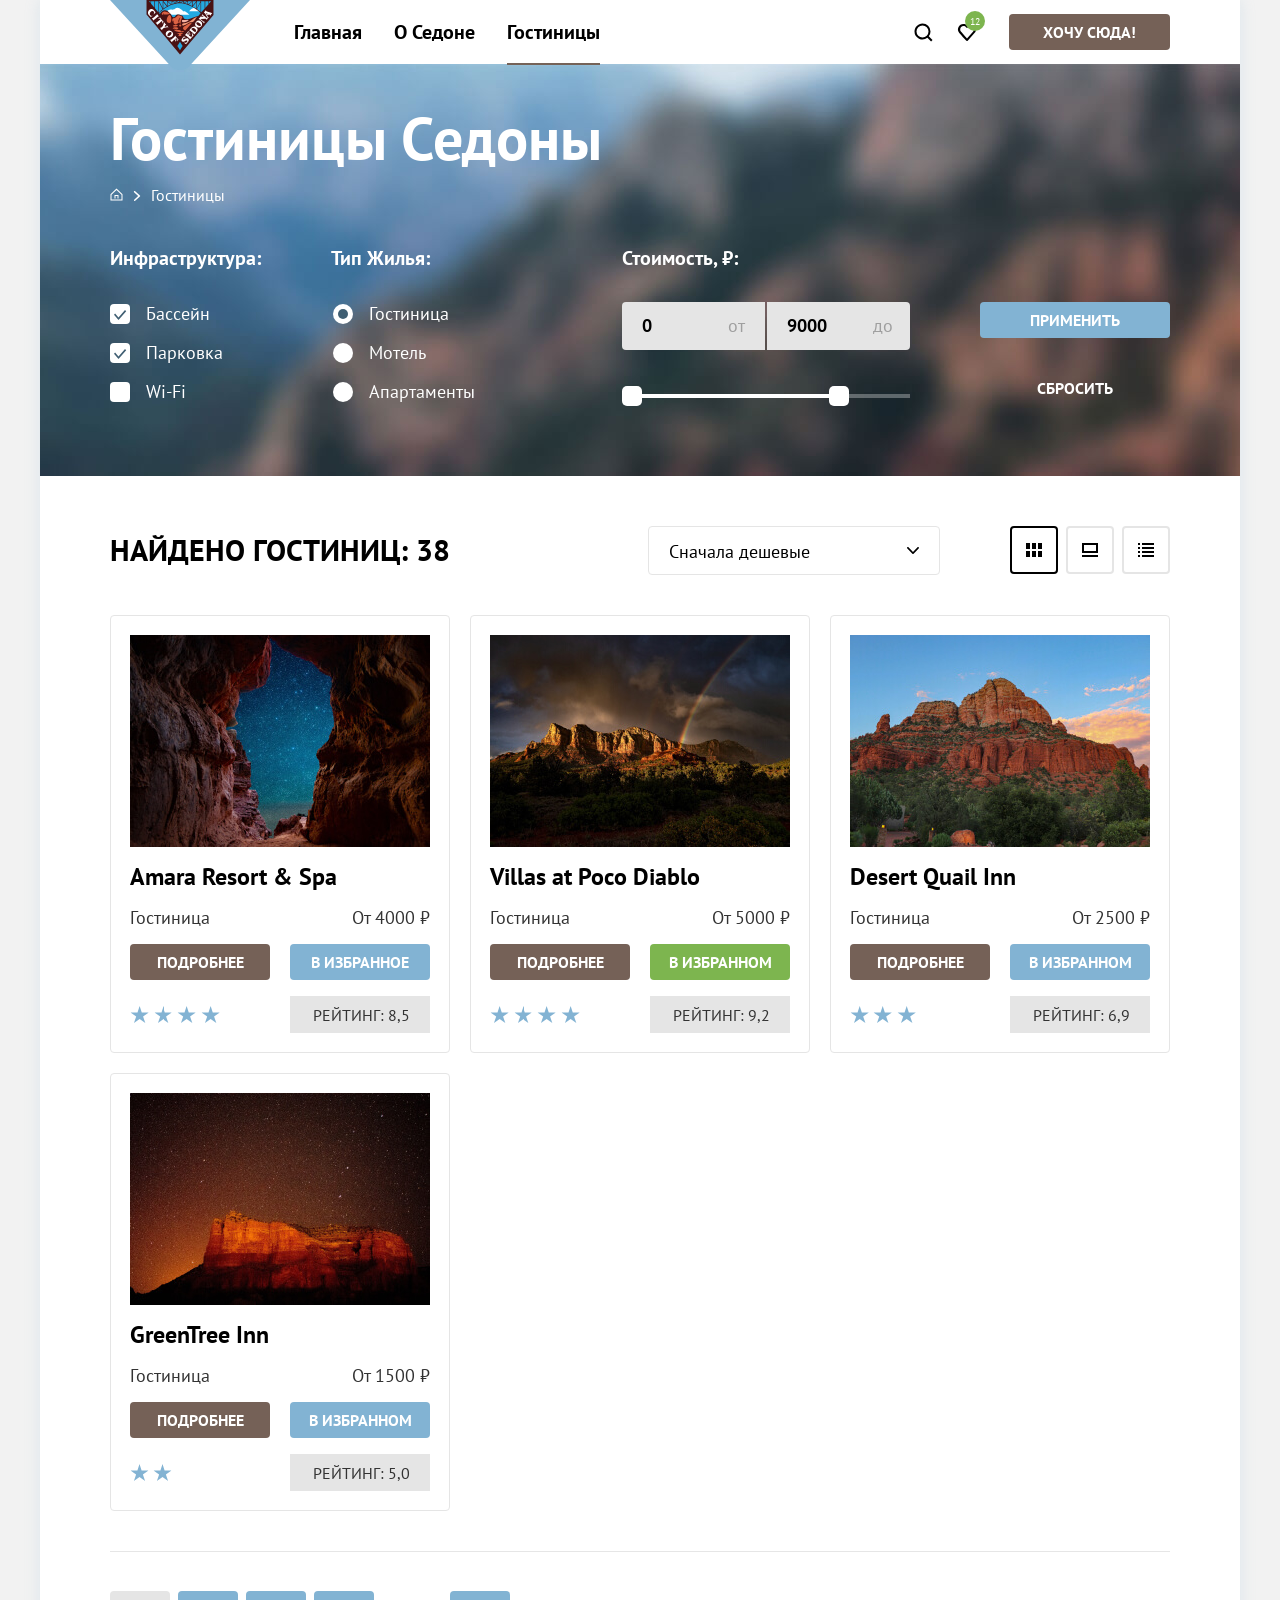
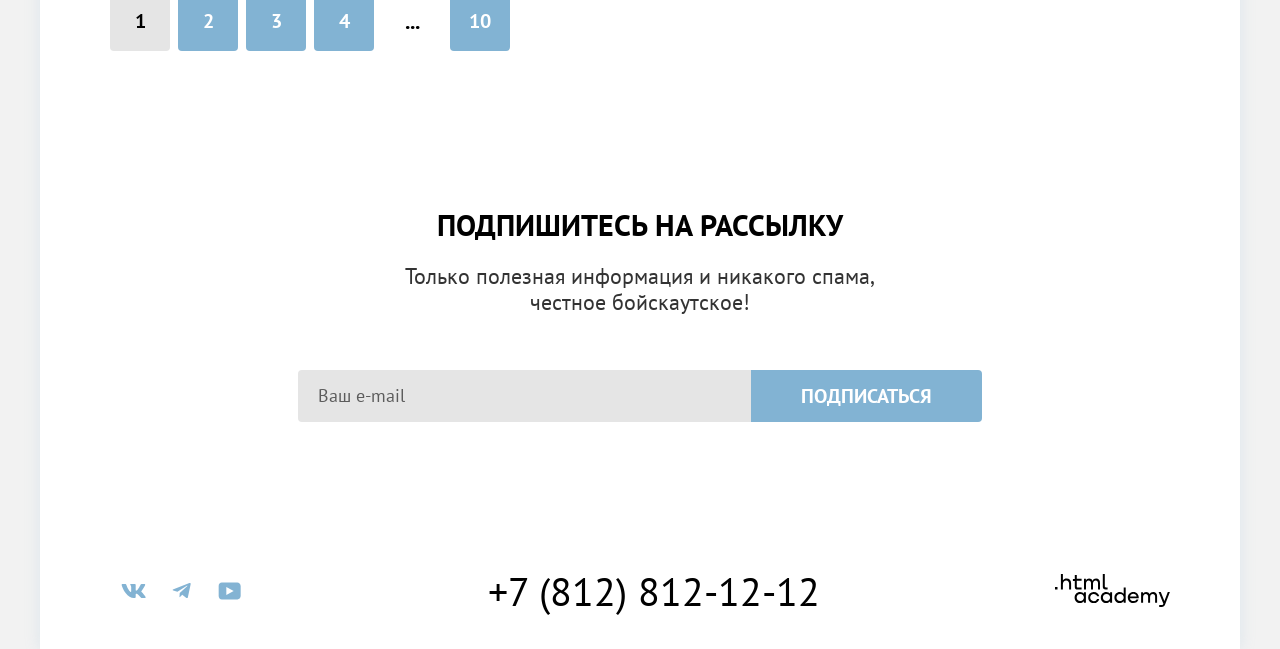
==== commit 525930b5: "плагин go live перестал работать, нужно доделат форму" ====
--- a/catalog.html
+++ b/catalog.html
@@ -110,12 +110,12 @@
 
               <label class="filter__price-label" for="min_price">
                 <span class="visually-hidden">Минимальная</span>
-                <input class="form__input filter__input filter__input--min" type="number" min="0" max="100000" placeholder="Мин. цена" name="min_price" id="min_price" value="0" required>
+                <input class="form__input filter__input filter__input--min" type="number" min="0" max="100000" name="min_price" id="min_price" value="0" required>
                 <span class="filter__price-text">от</span>
               </label>
               <label class="filter__price-label" for="max_price">
                 <span class="visually-hidden">Максимальная</span>
-                <input class="form__input filter__input filter__input--max" type="number" min="0" max="100000" placeholder="Макс. цена" name="max_price" id="max_price" value="9000" required>
+                <input class="form__input filter__input filter__input--max" type="number" min="0" max="100000" name="max_price" id="max_price" value="9000" required>
                 <span class="filter__price-text">до</span>
               </label>
 
--- a/styles/styles.css
+++ b/styles/styles.css
@@ -68,8 +68,8 @@
   height: 100%;
   margin: 0;
   min-width: 1200px;
-  font-family: var(--font-primary);
-  color: var(--text-primary);
+  font-family: var(--font-primary, "PT Sans", sans-serif);
+  color: var(--text-primary, #000000);
   background-color: #f2f2f2;
 }
 
@@ -101,7 +101,7 @@
 
 .section-header {
   text-align: center;
-  padding: 64px var(--padding-horizontal);
+  padding: 64px var(--padding-horizontal, 70px);
 }
 
 .block {
@@ -158,7 +158,7 @@
   font-size: 22px;
   line-height: 26px;
   font-weight: 400;
-  color: var(--text-secondary);
+  color: var(--text-secondary, #333333);
 }
 
 /* кнопки */
@@ -166,7 +166,7 @@
   min-width: 161px;
   padding: 8px 34px;
   box-sizing: border-box;
-  color: var(--button-text);
+  color: var(--button-text, #ffffff);
   text-decoration: none;
   font-family: inherit;
   font-size: 16px;
@@ -174,46 +174,46 @@
   font-weight: 700;
   text-transform: uppercase;
   text-align: center;
-  background-color: var(--bg-button-primary);
+  background-color: var(--bg-button-primary, #756157);
   border-radius: 4px;
   border: 0;
-  transition: background-color var(--transition-duration) var(--transition-function), color var(--transition-duration) var(--transition-function);
+  transition: background-color var(--transition-duration, 150ms) var(--transition-function, ease-in-out), color var(--transition-duration, 150ms) var(--transition-function, ease-in-out);
 }
 
 .button:disabled {
-  background-color: var(--bg-button-disabled);
+  background-color: var(--bg-button-disabled, #e5e5e5);
   cursor: not-allowed;
 }
 
 .button:not(:disabled):hover {
   cursor: pointer;
-  background-color: var(--bg-button-primary-hover);
+  background-color: var(--bg-button-primary-hover, #615048);
 }
 
 .button:not(:disabled):active {
-  color: var(--button-text-hover);
+  color: var(--button-text-hover, rgba(255, 255, 255, 30%));
 }
 
 .button--secondary {
-  background-color: var(--bg-button-secondary);
+  background-color: var(--bg-button-secondary, #82b3d3);
 }
 
 .button--secondary:not(:disabled):hover {
-  background-color: var(--bg-button-secondary-hover);
+  background-color: var(--bg-button-secondary-hover, #68a2ca);
 }
 
 .button--selected {
-  background-color: var(--bg-button-selected);
+  background-color: var(--bg-button-selected, #7db54f);
 }
 
 .button--selected:not(:disabled):hover {
-  background-color: var(--bg-button-selected-hover);
+  background-color: var(--bg-button-selected-hover, #6c9e42);
 }
 
 .button--reset {
   color: inherit;
   background-color: transparent;
-  transition: opacity var(--transition-duration) var(--transition-function);
+  transition: opacity var(--transition-duration, 150ms) var(--transition-function, ease-in-out);
 }
 
 .button--reset:not(:disabled):hover {
@@ -241,14 +241,14 @@
   font-size: 18px;
   line-height: 24px;
   font-weight: 400;
-  background-color: var(--form-elements-2);
-  color: var(--text-primary);
-  transition: background-color var(--transition-duration) var(--transition-function);
+  background-color: var(--form-elements-1, #f2f2f2);
+  color: var(--text-primary, #000000);
+  transition: background-color var(--transition-duration, 150ms) var(--transition-function, ease-in-out);
 }
 
 .form__input:not(:placeholder-shown):invalid {
   outline: auto;
-  outline-color: var(--text-error);
+  outline-color: var(--text-error, #ff5757);
   position: relative;
   z-index: 0;
 }
@@ -259,7 +259,7 @@
 }
 
 .form__input:not(:disabled):hover {
-  background-color: var(--form-elements-1);
+  background-color: var(--form-elements-1, #e5e5e5);
 }
 
 .form__input:not(:disabled):focus {
@@ -279,23 +279,23 @@
   font-size: 18px;
   line-height: 24px;
   font-weight: 400;
-  background-color: var(--bg-basic);
-  color: var(--text-primary);
-  transition: border var(--transition-duration) var(--transition-function);
+  background-color: var(--bg-basic, #ffffff);
+  color: var(--text-primary, #000000);
+  transition: border var(--transition-duration, 150ms) var(--transition-function, ease-in-out);
 }
 
 .form__select:not(:disabled):hover {
-  border-color: var(--bg-button-secondary-hover);
+  border-color: var(--bg-button-secondary-hover, #68a2ca);
 }
 
 .form__select:disabled {
-  border-color: var(--bg-basic-2);
+  border-color: var(--bg-basic-2, rgba(0, 0, 0, 30%));
   cursor: not-allowed;
 }
 
 /* шапка сайта */
 .header {
-  padding: 0 var(--padding-horizontal);
+  padding: 0 var(--padding-horizontal, 70px);
   display: flex;
   align-items: flex-start;
 }
@@ -306,7 +306,7 @@
   width: 140px;
   height: 64px;
   margin-right: 28px;
-  transition: opacity var(--transition-duration) var(--transition-function);
+  transition: opacity var(--transition-duration, 150ms) var(--transition-function, ease-in-out);
 }
 
 .logo:hover {
@@ -335,8 +335,8 @@
   width: 44px;
   height: 64px;
   text-decoration: none;
-  color: var(--icon-basic);
-  transition: color var(--transition-duration) var(--transition-function);
+  color: var(--icon-basic, #000000);
+  transition: color var(--transition-duration, 150ms) var(--transition-function, ease-in-out);
 }
 
 .header__links-icon:hover {
@@ -344,7 +344,7 @@
 }
 
 .header__links-icon:active {
-  color: var(--text-active);
+  color: var(--text-active, rgba(117, 97, 87, 30%));
 }
 
 .header__links-icon::before {
@@ -383,7 +383,7 @@
   padding: 5px 4px;
   color: #ffffff;
   font-size: 10px;
-  background-color: var(--icon-text);
+  background-color: var(--icon-text, #7db54f);
   border-radius: 20px;
 }
 
@@ -415,11 +415,11 @@
   display: block;
   padding: 20px var(--padding-horizontal-link);
   text-decoration: none;
-  color: var(--text-primary);
+  color: var(--text-primary, #000000);
   font-size: 20px;
   line-height: 24px;
   font-weight: 700;
-  transition: color var(--transition-duration) var(--transition-function);
+  transition: color var(--transition-duration, 150ms) var(--transition-function, ease-in-out);
 }
 
 .nav__link:hover {
@@ -427,7 +427,7 @@
 }
 
 .nav__link:active {
-  color: var(--text-active);
+  color: var(--text-active, rgba(117, 97, 87, 30%));
 }
 
 .nav__link[aria-current="page"] {
@@ -446,24 +446,24 @@
 
 /* шапка мейна */
 .header-index {
-  padding: 51px var(--padding-horizontal) 0;
+  padding: 51px var(--padding-horizontal, 70px) 0;
   background-image: url("../images/bg-header__index.jpg");
   background-repeat: no-repeat;
   background-position: center;
   background-size: cover;
   background-color: #3e4b57;
-  color: var(--text-bg-default);
+  color: var(--text-bg-default, #ffffff);
   text-align: center;
 }
 
 .header-index::after {
   content: "";
   display: block;
-  width: calc(100% + var(--padding-horizontal) * 2);
+  width: calc(100% + var(--padding-horizontal, 70px) * 2);
   height: 57px;
   margin-top: 25px;
-  margin-left: calc(var(--padding-horizontal) * -1);
-  background-image: url(../images/divider-header-index.svg);
+  margin-left: calc(var(--padding-horizontal, 70px) * -1);
+  background-image: url("../images/divider-header-index.svg");
   background-repeat: no-repeat;
   background-position: center top;
   background-size: cover;
@@ -496,7 +496,7 @@
 }
 
 .advantages__item:nth-child(odd) {
-  background-color: var(--bg-secondary-2);
+  background-color: var(--bg-secondary-2, rgba(131, 179, 211, 20%));
 }
 
 .advantages__card {
@@ -524,7 +524,7 @@
   mask-position: center;
   mask-size: contain;
   mask-repeat: no-repeat;
-  background-color: var(--icon-secondary);
+  background-color: var(--icon-secondary, #83b3d3);
 }
 
 .advantages__card-icon--home::before {
@@ -546,12 +546,12 @@
 }
 
 .advantages__item:nth-child(even) {
-  background-color: var(--bg-secondary-1);
+  background-color: var(--bg-secondary-1, rgba(131, 179, 211, 12%));
 }
 
 .advantages__list--photo .advantages__item--photo {
-  background-color: var(--bg-button-secondary);
-  color: var(--text-bg-default);
+  background-color: var(--bg-button-secondary, #82b3d3);
+  color: var(--text-bg-default, #ffffff);
   display: flex;
 }
 
@@ -575,13 +575,13 @@
   margin: 0;
   font-size: 18px;
   line-height: 21px;
-  color: var(--text-secondary);
+  color: var(--text-secondary, #333333);
 }
 
 /* кнопка на поиск */
 .search {
   text-align: center;
-  padding: 96px var(--padding-horizontal);
+  padding: 96px var(--padding-horizontal, 70px);
 }
 
 .search__section-header {
@@ -602,7 +602,7 @@
 /* подвал */
 .subscribe {
   text-align: center;
-  padding: 96px var(--padding-horizontal) 104px;
+  padding: 96px var(--padding-horizontal, 70px) 104px;
 }
 
 .subscribe__section-header {
@@ -640,7 +640,7 @@
   background-position: center;
   background-size: cover;
   background-color: #3e4b57;
-  color: var(--text-bg-default);
+  color: var(--text-bg-default, #ffffff);
 }
 
 .subscribe--index .subtitle {
@@ -648,10 +648,10 @@
 }
 
 .footer__grid {
-  padding: 45px var(--padding-horizontal) 35px;
+  padding: 45px var(--padding-horizontal, 70px) 35px;
   display: grid;
   grid-template-columns: 1fr auto 1fr;
-  gap: var(--padding-horizontal);
+  gap: var(--padding-horizontal, 70px);
 }
 
 .social-list {
@@ -666,8 +666,8 @@
   display: block;
   width: 48px;
   height: 40px;
-  color: var(--icon-secondary);
-  transition: color var(--transition-duration) var(--transition-function);
+  color: var(--icon-secondary, #83b3d3);
+  transition: color var(--transition-duration, 150ms) var(--transition-function, ease-in-out);
 }
 
 .social-list__icon::before {
@@ -682,11 +682,11 @@
 }
 
 .social-list__icon:hover {
-  color: var(--icon-secondary-hover);
+  color: var(--icon-secondary-hover, #68a2ca);
 }
 
 .social-list__icon:active {
-  color: var(--icon-secondary-active);
+  color: var(--icon-secondary-active, rgba(104, 162, 202, 30%));
 }
 
 .social-list__icon--vk::before {
@@ -707,11 +707,11 @@
 }
 
 .footer__contacts-phone {
-  color: var(--text-primary);
+  color: var(--text-primary, #000000);
   text-decoration: none;
   font-size: 40px;
   line-height: 1;
-  transition: color var(--transition-duration) var(--transition-function);
+  transition: color var(--transition-duration, 150ms) var(--transition-function, ease-in-out);
 }
 
 .footer__contacts-phone:hover {
@@ -719,7 +719,7 @@
 }
 
 .footer__contacts-phone:active {
-  color: var(--text-active);
+  color: var(--text-active, rgba(117, 97, 87, 30%));
 }
 
 .footer__partners {
@@ -733,17 +733,17 @@
   display: block;
   width: fit-content;
   text-decoration: none;
-  color: var(--icon-basic);
-  transition: color var(--transition-duration) var(--transition-function);
+  color: var(--icon-basic, #000000);
+  transition: color var(--transition-duration, 150ms) var(--transition-function, ease-in-out);
   margin: 3px 0;
 }
 
 .footer__partners-link:hover {
-  color: var(--icon-hover);
+  color: var(--icon-hover, #756157);
 }
 
 .footer__partners-link:active {
-  color: var(--icon-active);
+  color: var(--icon-active, rgba(117, 97, 87, 30%));
 }
 
 .footer__partners-link-icon {
@@ -789,7 +789,7 @@
   text-decoration: none;
   font-size: 16px;
   line-height: 21px;
-  transition: opacity var(--transition-duration) var(--transition-function);
+  transition: opacity var(--transition-duration, 150ms) var(--transition-function, ease-in-out);
 }
 
 .breadcrumb__link[href]:hover {
@@ -813,20 +813,20 @@
 
 /* фильтры */
 .filter {
-  padding: 35px var(--padding-horizontal) 70px;
+  padding: 35px var(--padding-horizontal, 70px) 70px;
   background-image: url("../images/bg-filter.jpg");
   background-repeat: no-repeat;
   background-position: center;
   background-size: cover;
   background-color: #2a3c46;
-  color: var(--text-bg-default);
+  color: var(--text-bg-default, #ffffff);
 }
 
 .filter__form {
   display: flex;
   flex-wrap: wrap;
   align-items: flex-start;
-  gap: var(--padding-horizontal);
+  gap: var(--padding-horizontal, 70px);
 }
 
 .filter__group {
@@ -851,7 +851,7 @@
   gap: 16px;
   font-size: 18px;
   line-height: 23px;
-  transition: opacity var(--transition-duration) var(--transition-function);
+  transition: opacity var(--transition-duration, 150ms) var(--transition-function, ease-in-out);
 }
 
 .filter__label:has(:disabled) {
@@ -879,8 +879,7 @@
   align-items: center;
   justify-content: center;
   border-radius: 4px;
-  background-color: var(--bg-basic);
-  color: var(--bg-basic);
+  background-color: var(--bg-basic, #ffffff);
 }
 
 .filter__checkbox::before {
@@ -892,12 +891,12 @@
   mask-repeat: no-repeat;
   mask-size: contain;
   mask-image: url("../images/icons/checkbox-checked.svg");
-  background-color: currentColor;
-  transition: color var(--transition-duration) var(--transition-function);
-}
-
-.filter__checkbox:checked {
-  color: var(--form-inputs);
+  background-color: var(--bg-basic, #ffffff);
+  transition: background-color var(--transition-duration, 150ms) var(--transition-function, ease-in-out);
+}
+
+.filter__checkbox:checked::before {
+  background-color: var(--form-inputs, #3f5e72);
 }
 
 .filter__radio {
@@ -909,8 +908,7 @@
   align-items: center;
   justify-content: center;
   border-radius: 50%;
-  background-color: var(--bg-basic);
-  color: var(--bg-basic);
+  background-color: var(--bg-basic, #ffffff);
 }
 
 .filter__radio::before {
@@ -919,12 +917,12 @@
   width: 10px;
   height: 10px;
   border-radius: 50%;
-  background-color: currentColor;
-  transition: color var(--transition-duration) var(--transition-function);
-}
-
-.filter__radio:checked {
-  color: var(--form-inputs);
+  background-color: var(--bg-basic, #ffffff);
+  transition: background-color var(--transition-duration, 150ms) var(--transition-function, ease-in-out);
+}
+
+.filter__radio:checked::before {
+  background-color: var(--form-inputs, #3f5e72);
 }
 
 .filter__group--price {
@@ -946,6 +944,7 @@
 
 .filter__input::-webkit-inner-spin-button,
 .filter__input::-webkit-outer-spin-button {
+  appearance: none;
   -webkit-appearance: none;
   margin: 0;
 }
@@ -953,11 +952,6 @@
 .filter__input {
   appearance: textfield;
   -moz-appearance: textfield;
-}
-
-.filter__input::placeholder {
-  font-size: 18px;
-  font-weight: 400;
 }
 
 .filter__input {
@@ -984,7 +978,7 @@
   transform: translateY(-50%);
   font-size: 18px;
   line-height: 24px;
-  color: var(--text-primary);
+  color: var(--text-primary, #000000);
   opacity: 30%;
 }
 
@@ -1004,7 +998,7 @@
   transform: translateY(-50%);
   width: 100%;
   height: 4px;
-  background-color: var(--bg-basic);
+  background-color: var(--bg-basic, #ffffff);
   opacity: 30%;
 }
 
@@ -1013,7 +1007,7 @@
   top: 50%;
   transform: translateY(-50%);
   height: 4px;
-  background-color: var(--bg-basic);
+  background-color: var(--bg-basic, #ffffff);
   width: 227px;
 
 }
@@ -1023,7 +1017,7 @@
   position: absolute;
   top: 50%;
   transform: translateY(-50%);
-  background-color: var(--bg-basic);
+  background-color: var(--bg-basic, #ffffff);
   padding: 0;
   width: 20px;
   height: 20px;
@@ -1040,7 +1034,7 @@
 }
 
 .filter__range-toggle:not(:disabled):active {
-  outline: 2px solid var(--special-cold-light);
+  outline: 2px solid var(--special-cold-light, #83b3d3);
   outline-offset: 0;
 }
 
@@ -1072,7 +1066,7 @@
 .catalog::after {
   content: "";
   display: block;
-  width: calc(100% - var(--padding-horizontal) * 2);
+  width: calc(100% - var(--padding-horizontal, 70px) * 2);
   height: 1px;
   margin: 0 auto;
   background-color: #e6e6e6;
@@ -1081,10 +1075,10 @@
 }
 
 .catalog__header {
-  padding: 50px var(--padding-horizontal) 40px;
+  padding: 50px var(--padding-horizontal, 70px) 40px;
   display: flex;
   align-items: flex-start;
-  gap: var(--padding-horizontal);
+  gap: var(--padding-horizontal, 70px);
 }
 
 .catalog__title {
@@ -1096,7 +1090,7 @@
   height: 49px;
   padding: 14px 60px 14px 20px;
   box-sizing: border-box;
-  border: 1px solid var(--form-elements-1);
+  border: 1px solid var(--form-elements-1, #e5e5e5);
   font-size: 18px;
   line-height: 21px;
   appearance: none;
@@ -1123,17 +1117,18 @@
   height: 48px;
   padding: 0;
   border-radius: 4px;
-  border: 2px solid var(--form-elements-1);
+  border: 2px solid var(--form-elements-1, #e5e5e5);
   box-sizing: border-box;
-  color: var(--text-primary);
+  color: var(--text-primary, #000000);
+  transition: border-color var(--transition-duration, 150ms) var(--transition-function, ease-in-out);
 }
 
 .catalog__view-link[aria-checked="true"] {
-  border-color: var(--icon-basic);
+  border-color: var(--icon-basic, #000000);
 }
 
 .catalog__view-link:hover {
-  border-color: var(--icon-basic);
+  border-color: var(--icon-basic, #000000);
 }
 
 .catalog__view-link::before {
@@ -1150,16 +1145,18 @@
 .catalog__view-link--tile::before {
   mask-image: url("../images/icons/view-tile.svg");
 }
+
 .catalog__view-link--card::before {
   mask-image: url("../images/icons/view-card.svg");
 }
+
 .catalog__view-link--list::before {
   mask-image: url("../images/icons/view-list.svg");
 }
 
 .catalog__list {
   margin: 0 0 40px;
-  padding: 0 var(--padding-horizontal);
+  padding: 0 var(--padding-horizontal, 70px);
   list-style-type: none;
   display: grid;
   grid-template-columns: repeat(3, 1fr);
@@ -1193,7 +1190,7 @@
 .card__title {
   display: block;
   margin: 0;
-  color: var(--text-primary);
+  color: var(--text-primary, #000000);
   grid-column: 1 / -1;
   text-decoration: none;
 }
@@ -1209,7 +1206,7 @@
   justify-content: space-between;
   font-size: 18px;
   line-height: 21px;
-  color: var(--text-secondary);
+  color: var(--text-secondary, #333333);
 }
 
 .card__button {
@@ -1226,10 +1223,10 @@
 }
 
 .card__star::before {
-  content: '';
+  content: "";
   display: block;
   height: 17px;
-  background-color: var(--icon-secondary);
+  background-color: var(--icon-secondary, #83b3d3);
   mask-image: url("../images/icons/star.svg");
   mask-repeat: space no-repeat;
   mask-size: contain;
@@ -1255,15 +1252,15 @@
   padding: 9px 20px 8px 23px;
   font-size: 16px;
   line-height: 20px;
-  color: var(--text-secondary);
-  background-color: var(--form-elements-2);
+  color: var(--text-secondary, #333333);
+  background-color: var(--form-elements-1, #f2f2f2);
   text-transform: uppercase;
 }
 
 /* пагинация */
 .pagination {
   margin: 0;
-  padding: 0 var(--padding-horizontal);
+  padding: 0 var(--padding-horizontal, 70px);
   list-style-type: none;
   display: flex;
   flex-wrap: wrap;
@@ -1276,23 +1273,23 @@
   min-width: 60px;
   height: 60px;
   box-sizing: border-box;
-  background-color: var(--bg-primary);
-  color: var(--button-text);
+  background-color: var(--bg-primary, #82b3d3);
+  color: var(--button-text, #ffffff);
   font-size: 20px;
   line-height: 36px;
   font-weight: 700;
   text-decoration: none;
   text-align: center;
   border-radius: 4px;
-  transition: background-color var(--transition-duration) var(--transition-function), color var(--transition-duration) var(--transition-function);
+  transition: background-color var(--transition-duration, 150ms) var(--transition-function, ease-in-out), color var(--transition-duration, 150ms) var(--transition-function, ease-in-out);
 }
 
 .pagination__link[href]:hover {
-  background-color: var(--bg-button-secondary-hover);
+  background-color: var(--bg-button-secondary-hover, #68a2ca);
 }
 
 .pagination__link[href]:active {
-  color: var(--button-text-hover);
+  color: var(--button-text-hover, rgba(255, 255, 255, 30%));
 }
 
 span.pagination__link {
@@ -1300,18 +1297,236 @@
 }
 
 .pagination__link[aria-current] {
-  background-color: var(--form-elements-2);
-  color: var(--text-primary);
+  background-color: var(--form-elements-1, #f2f2f2);
+  color: var(--text-primary, #000000);
 }
 
 .pagination__link[aria-current]:hover {
-  background-color: var(--form-elements-1);
+  background-color: var(--form-elements-1, #e5e5e5);
 }
 
 span.pagination__link {
   background-color: transparent;
-  color: var(--text-primary);
+  color: var(--text-primary, #000000);
   font-size: 22px;
   line-height: 26px;
   padding: 17px 16px;
 }
+
+/* модальное окно */
+.modal-overlay {
+  position: fixed;
+  inset: 0;
+  background-color: rgba(242, 242, 242, 80%);
+  display: flex;
+  /* align-items: center; */
+  align-items: start;
+  justify-content: center;
+}
+
+.modal__window {
+  background-color: var(--bg-basic, #ffffff);
+  border-radius: 30px;
+  padding: 64px 70px;
+  box-sizing: border-box;
+  width: 717px;
+}
+
+.modal__header {
+  position: relative;
+  margin-bottom: 64px;
+}
+
+.modal__title {
+  margin: 0;
+}
+
+.modal__close-button {
+  appearance: none;
+  background-color: #f2f2f2;
+  border: 0;
+  padding: 0;
+  position: absolute;
+  top: 0;
+  right: -18px;
+  width: 52px;
+  height: 52px;
+  border-radius: 50%;
+}
+
+.modal__close-button::before {
+  content: "";
+  position: absolute;
+  width: 20px;
+  height: 20px;
+  top: 50%;
+  left: 50%;
+  transform: translate(-50%, -50%);
+  mask-image: url("../images/icons/modal-close.svg");
+  mask-position: center;
+  mask-repeat: no-repeat;
+  mask-size: contain;
+  background-color: var(--icon-basic, #000000);
+}
+
+.modal__form {
+  display: grid;
+  grid-template-columns: 1fr 1fr;
+  gap: 4px var(--padding-horizontal);
+}
+
+.modal__label {
+  display: grid;
+  grid-template-columns: 127px 1fr;
+  gap: 4px 10px;
+}
+
+.modal__label--date {
+  grid-column: 1 / 3;
+}
+
+.modal__label--children {
+  transform: translateX(5px);
+  width: fit-content;
+  text-align: right;
+}
+
+.modal__label-text {
+  display: flex;
+  align-items: flex-start;
+  padding: 12px 0 5px;
+  font-size: 20px;
+  line-height: 24px;
+  font-weight: 700;
+  grid-row: 1 / 3;
+}
+
+.modal__label--counter .modal__label-text {
+  grid-row: initial;
+}
+
+.modal__label--children .modal__label-text {
+  justify-content: flex-end;
+  padding-right: 40px;
+}
+
+.modal__input {
+  padding: 12px 20px;
+  font-weight: 700;
+}
+
+.modal__input--date {
+  background-image: url(../images/icons/calendar.svg);
+  background-repeat: no-repeat;
+  background-position: right 20px center;
+  background-size: 20px 20px;
+}
+
+.modal__input-message {
+  grid-column-start: 2;
+  padding-left: 20px;
+  min-height: 40px;
+}
+
+.error-message {
+  color: var(--error-message, #ff5757);
+}
+
+.additional-info {
+  color: var(--text-secondary, #333333);
+}
+
+.modal__counter-controls {
+  display: flex;
+  background-color: var(--form-elements-2, #f2f2f2);
+  border-radius: 4px;
+  overflow: hidden;
+  width: fit-content;
+  height: fit-content;
+}
+
+.modal__counter-button {
+  appearance: none;
+  background-color: transparent;
+  border: 0;
+  padding: 0;
+  width: 40px;
+  height: 48px;
+  display: flex;
+  align-items: center;
+  justify-content: center;
+}
+
+.modal__counter-button::before {
+  content: "";
+  width: 20px;
+  height: 20px;
+  mask-position: center;
+  mask-repeat: no-repeat;
+  mask-size: contain;
+  background-color: var(--text-active, rgba(117, 97, 87, 30%));
+}
+
+.modal__counter-minus::before {
+  mask-image: url("../images/icons/button-minus.svg");
+}
+
+.modal__counter-plus::before {
+  mask-image: url("../images/icons/button-plus.svg");
+}
+
+.modal__input--counter {
+  background-color: transparent;
+  width: 31px;
+  height: 48px;
+  padding-right: 0;
+  padding-left: 0;
+  box-sizing: border-box;
+  text-align: center;
+}
+
+.modal__input--counter::-webkit-inner-spin-button,
+.modal__input--counter::-webkit-outer-spin-button {
+  appearance: none;
+  -webkit-appearance: none;
+  margin: 0;
+}
+
+.modal__input--counter {
+  appearance: textfield;
+  -moz-appearance: textfield;
+}
+
+.info {
+  appearance: none;
+  position: relative;
+  border-radius: 50%;
+  border: 0;
+  padding: 0;
+  width: 26px;
+  height: 26px;
+  background-color: var(--special-cold-light, #83b3d3);
+}
+
+.modal__children-count-info {
+  margin-right: 0;
+}
+
+.info::before {
+  content: "";
+  position: absolute;
+  width: 20px;
+  height: 20px;
+  top: 50%;
+  left: 50%;
+  transform: translate(-50%, -50%);
+  mask-image: url("../images/icons/info.svg");
+  mask-size: contain;
+  mask-repeat: no-repeat;
+  mask-position: center;
+  background-color: var(--bg-basic, #ffffff);
+}
+
+.info__text {
+  display: none;
+}
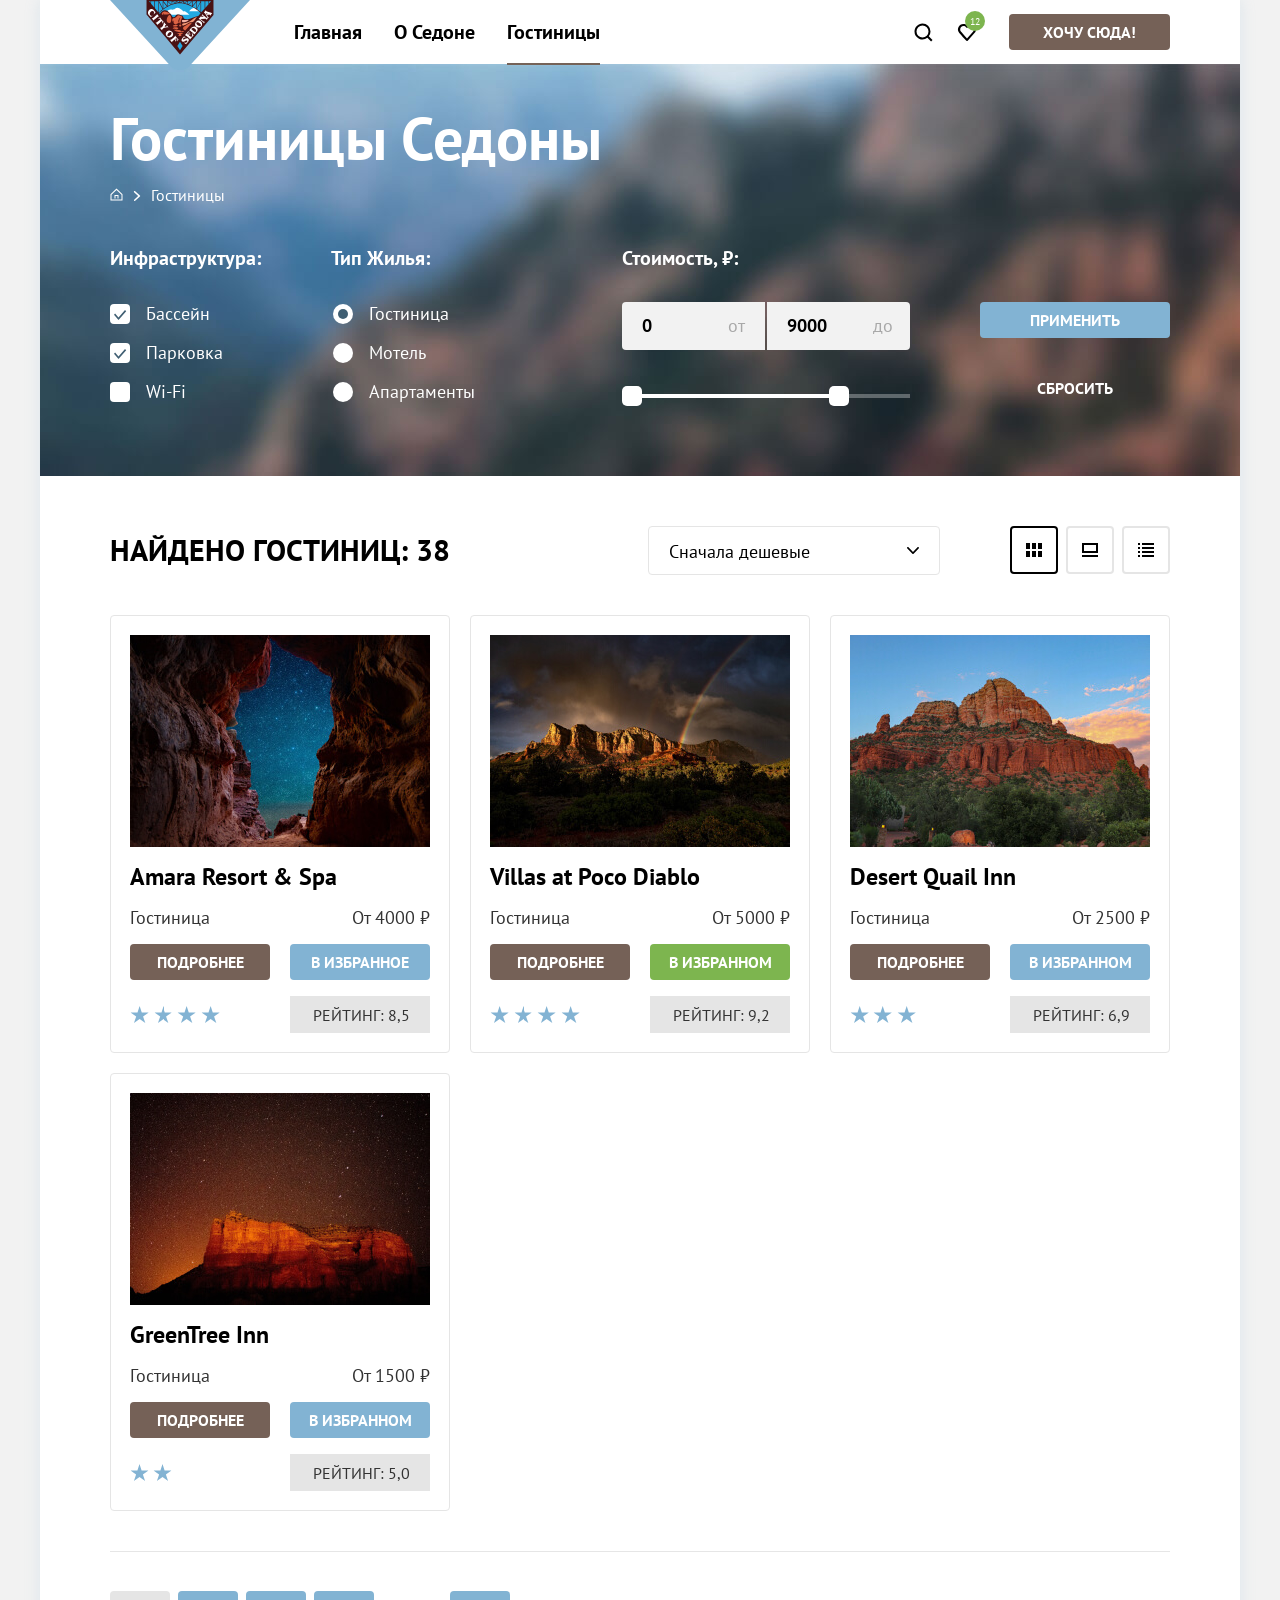
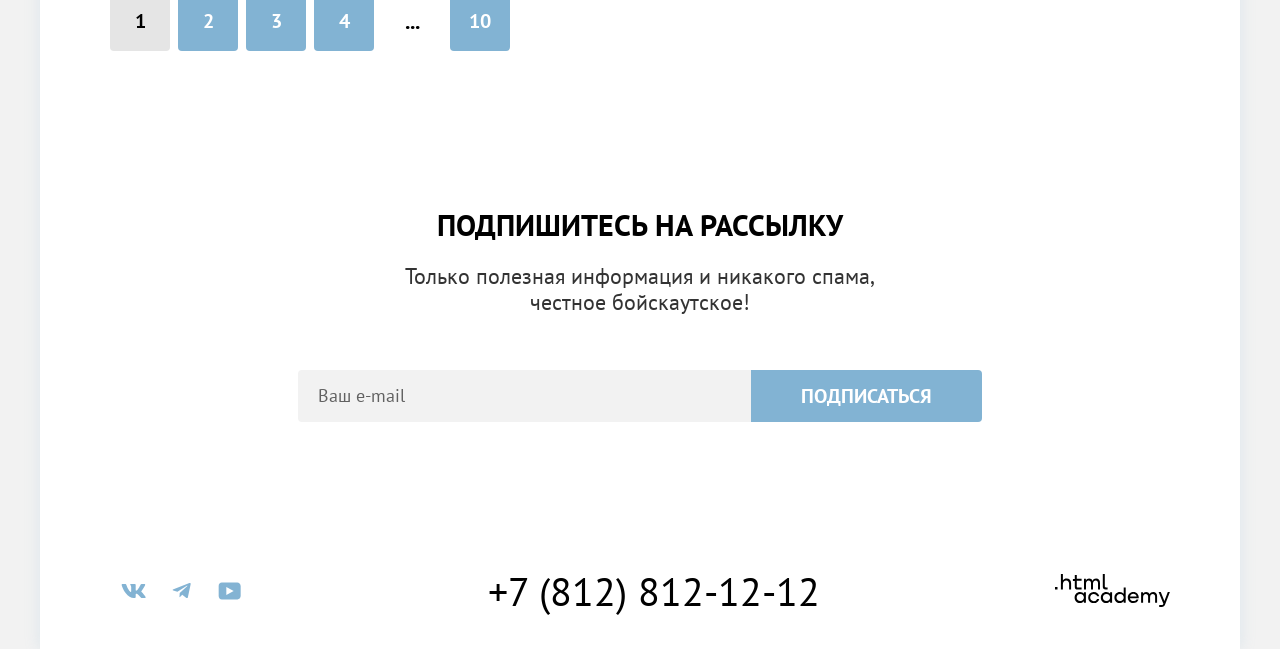
==== commit 710e3fb6: "осталось валидировать CSS и проверисть SVG, блин компот" ====
--- a/catalog.html
+++ b/catalog.html
@@ -6,6 +6,8 @@
     <meta name="viewport" content="width=device-width, initial-scale=1.0">
     <title>HTML Academy: Седона</title>
     <link rel="stylesheet" href="./styles/styles.css">
+    <link rel="icon" href="favicon.ico" type="image/x-icon">
+    <link rel="icon" href="images/favicon.png" type="image/png">
   </head>
 
   <body>
--- a/styles/styles.css
+++ b/styles/styles.css
@@ -5,23 +5,23 @@
   --text-hover: #756157;
   --text-active: rgba(117, 97, 87, 30%);
   --text-error: #ff5757;
-  --text-bg-default: #ffffff;
+  --text-background-default: #ffffff;
 
   --button-text: #ffffff;
   --button-text-hover: rgba(255, 255, 255, 30%);
-  --bg-button-primary: #756157;
-  --bg-button-primary-hover: #615048;
-  --bg-button-secondary: #82b3d3;
-  --bg-button-secondary-hover: #68a2ca;
-  --bg-button-selected: #7db54f;
-  --bg-button-selected-hover: #6c9e42;
-  --bg-button-disabled: #e5e5e5;
-
-  --bg-basic: #ffffff;
-  --bg-basic-2: rgba(0, 0, 0, 30%);
-  --bg-primary: #82b3d3;
-  --bg-secondary-1: rgba(131, 179, 211, 12%);
-  --bg-secondary-2: rgba(131, 179, 211, 20%);
+  --background-button-primary: #756157;
+  --background-button-primary-hover: #615048;
+  --background-button-secondary: #82b3d3;
+  --background-button-secondary-hover: #68a2ca;
+  --background-button-selected: #7db54f;
+  --background-button-selected-hover: #6c9e42;
+  --background-button-disabled: #e5e5e5;
+
+  --background-basic: #ffffff;
+  --background-basic-2: rgba(0, 0, 0, 30%);
+  --background-primary: #82b3d3;
+  --background-secondary-1: rgba(131, 179, 211, 12%);
+  --background-secondary-2: rgba(131, 179, 211, 20%);
 
   --icon-basic: #000000;
   --icon-hover: #756157;
@@ -75,12 +75,15 @@
 
 .visually-hidden {
   position: absolute;
-  width: 0;
-  height: 0;
-  margin: 0;
+  width: 1px;
+  height: 1px;
+  margin: -1px;
   padding: 0;
+  border: 0;
+  clip: rect(0 0 0 0);
+  clip-path: inset(100%);
   overflow: hidden;
-  border: none;
+  white-space: nowrap;
 }
 
 .container {
@@ -174,20 +177,20 @@
   font-weight: 700;
   text-transform: uppercase;
   text-align: center;
-  background-color: var(--bg-button-primary, #756157);
+  background-color: var(--background-button-primary, #756157);
   border-radius: 4px;
   border: 0;
   transition: background-color var(--transition-duration, 150ms) var(--transition-function, ease-in-out), color var(--transition-duration, 150ms) var(--transition-function, ease-in-out);
 }
 
 .button:disabled {
-  background-color: var(--bg-button-disabled, #e5e5e5);
+  background-color: var(--background-button-disabled, #e5e5e5);
   cursor: not-allowed;
 }
 
 .button:not(:disabled):hover {
   cursor: pointer;
-  background-color: var(--bg-button-primary-hover, #615048);
+  background-color: var(--background-button-primary-hover, #615048);
 }
 
 .button:not(:disabled):active {
@@ -195,19 +198,19 @@
 }
 
 .button--secondary {
-  background-color: var(--bg-button-secondary, #82b3d3);
+  background-color: var(--background-button-secondary, #82b3d3);
 }
 
 .button--secondary:not(:disabled):hover {
-  background-color: var(--bg-button-secondary-hover, #68a2ca);
+  background-color: var(--background-button-secondary-hover, #68a2ca);
 }
 
 .button--selected {
-  background-color: var(--bg-button-selected, #7db54f);
+  background-color: var(--background-button-selected, #7db54f);
 }
 
 .button--selected:not(:disabled):hover {
-  background-color: var(--bg-button-selected-hover, #6c9e42);
+  background-color: var(--background-button-selected-hover, #6c9e42);
 }
 
 .button--reset {
@@ -241,7 +244,7 @@
   font-size: 18px;
   line-height: 24px;
   font-weight: 400;
-  background-color: var(--form-elements-1, #f2f2f2);
+  background-color: var(--form-elements-2, #f2f2f2);
   color: var(--text-primary, #000000);
   transition: background-color var(--transition-duration, 150ms) var(--transition-function, ease-in-out);
 }
@@ -279,17 +282,17 @@
   font-size: 18px;
   line-height: 24px;
   font-weight: 400;
-  background-color: var(--bg-basic, #ffffff);
+  background-color: var(--background-basic, #ffffff);
   color: var(--text-primary, #000000);
   transition: border var(--transition-duration, 150ms) var(--transition-function, ease-in-out);
 }
 
 .form__select:not(:disabled):hover {
-  border-color: var(--bg-button-secondary-hover, #68a2ca);
+  border-color: var(--background-button-secondary-hover, #68a2ca);
 }
 
 .form__select:disabled {
-  border-color: var(--bg-basic-2, rgba(0, 0, 0, 30%));
+  border-color: var(--background-basic-2, rgba(0, 0, 0, 30%));
   cursor: not-allowed;
 }
 
@@ -447,12 +450,12 @@
 /* шапка мейна */
 .header-index {
   padding: 51px var(--padding-horizontal, 70px) 0;
-  background-image: url("../images/bg-header__index.jpg");
+  background-image: url("../images/bg-header-index.jpg");
   background-repeat: no-repeat;
   background-position: center;
   background-size: cover;
   background-color: #3e4b57;
-  color: var(--text-bg-default, #ffffff);
+  color: var(--text-background-default, #ffffff);
   text-align: center;
 }
 
@@ -496,7 +499,7 @@
 }
 
 .advantages__item:nth-child(odd) {
-  background-color: var(--bg-secondary-2, rgba(131, 179, 211, 20%));
+  background-color: var(--background-secondary-2, rgba(131, 179, 211, 20%));
 }
 
 .advantages__card {
@@ -539,19 +542,19 @@
   mask-image: url("../images/service-gift.svg");
 }
 
-.advantages__images {
+.advantages__image {
   display: block;
   width: 800px;
   height: 385px;
 }
 
 .advantages__item:nth-child(even) {
-  background-color: var(--bg-secondary-1, rgba(131, 179, 211, 12%));
+  background-color: var(--background-secondary-1, rgba(131, 179, 211, 12%));
 }
 
 .advantages__list--photo .advantages__item--photo {
-  background-color: var(--bg-button-secondary, #82b3d3);
-  color: var(--text-bg-default, #ffffff);
+  background-color: var(--background-button-secondary, #82b3d3);
+  color: var(--text-background-default, #ffffff);
   display: flex;
 }
 
@@ -635,12 +638,12 @@
 }
 
 .subscribe--index {
-  background-image: url("../images/bg-mailing__index.jpg");
+  background-image: url("../images/bg-mailing-index.jpg");
   background-repeat: no-repeat;
   background-position: center;
   background-size: cover;
   background-color: #3e4b57;
-  color: var(--text-bg-default, #ffffff);
+  color: var(--text-background-default, #ffffff);
 }
 
 .subscribe--index .subtitle {
@@ -819,7 +822,7 @@
   background-position: center;
   background-size: cover;
   background-color: #2a3c46;
-  color: var(--text-bg-default, #ffffff);
+  color: var(--text-background-default, #ffffff);
 }
 
 .filter__form {
@@ -879,7 +882,7 @@
   align-items: center;
   justify-content: center;
   border-radius: 4px;
-  background-color: var(--bg-basic, #ffffff);
+  background-color: var(--background-basic, #ffffff);
 }
 
 .filter__checkbox::before {
@@ -891,7 +894,7 @@
   mask-repeat: no-repeat;
   mask-size: contain;
   mask-image: url("../images/icons/checkbox-checked.svg");
-  background-color: var(--bg-basic, #ffffff);
+  background-color: var(--background-basic, #ffffff);
   transition: background-color var(--transition-duration, 150ms) var(--transition-function, ease-in-out);
 }
 
@@ -908,7 +911,7 @@
   align-items: center;
   justify-content: center;
   border-radius: 50%;
-  background-color: var(--bg-basic, #ffffff);
+  background-color: var(--background-basic, #ffffff);
 }
 
 .filter__radio::before {
@@ -917,7 +920,7 @@
   width: 10px;
   height: 10px;
   border-radius: 50%;
-  background-color: var(--bg-basic, #ffffff);
+  background-color: var(--background-basic, #ffffff);
   transition: background-color var(--transition-duration, 150ms) var(--transition-function, ease-in-out);
 }
 
@@ -998,7 +1001,7 @@
   transform: translateY(-50%);
   width: 100%;
   height: 4px;
-  background-color: var(--bg-basic, #ffffff);
+  background-color: var(--background-basic, #ffffff);
   opacity: 30%;
 }
 
@@ -1007,7 +1010,7 @@
   top: 50%;
   transform: translateY(-50%);
   height: 4px;
-  background-color: var(--bg-basic, #ffffff);
+  background-color: var(--background-basic, #ffffff);
   width: 227px;
 
 }
@@ -1017,7 +1020,7 @@
   position: absolute;
   top: 50%;
   transform: translateY(-50%);
-  background-color: var(--bg-basic, #ffffff);
+  background-color: var(--background-basic, #ffffff);
   padding: 0;
   width: 20px;
   height: 20px;
@@ -1273,7 +1276,7 @@
   min-width: 60px;
   height: 60px;
   box-sizing: border-box;
-  background-color: var(--bg-primary, #82b3d3);
+  background-color: var(--background-primary, #82b3d3);
   color: var(--button-text, #ffffff);
   font-size: 20px;
   line-height: 36px;
@@ -1285,15 +1288,11 @@
 }
 
 .pagination__link[href]:hover {
-  background-color: var(--bg-button-secondary-hover, #68a2ca);
+  background-color: var(--background-button-secondary-hover, #68a2ca);
 }
 
 .pagination__link[href]:active {
   color: var(--button-text-hover, rgba(255, 255, 255, 30%));
-}
-
-span.pagination__link {
-  background-color: transparent;
 }
 
 .pagination__link[aria-current] {
@@ -1319,13 +1318,16 @@
   inset: 0;
   background-color: rgba(242, 242, 242, 80%);
   display: flex;
-  /* align-items: center; */
-  align-items: start;
+  align-items: center;
   justify-content: center;
 }
 
+.modal-overlay:not(.visible) {
+  display: none;
+}
+
 .modal__window {
-  background-color: var(--bg-basic, #ffffff);
+  background-color: var(--background-basic, #ffffff);
   border-radius: 30px;
   padding: 64px 70px;
   box-sizing: border-box;
@@ -1343,7 +1345,7 @@
 
 .modal__close-button {
   appearance: none;
-  background-color: #f2f2f2;
+  background-color: var(--form-elements-2, #f2f2f2);
   border: 0;
   padding: 0;
   position: absolute;
@@ -1352,6 +1354,15 @@
   width: 52px;
   height: 52px;
   border-radius: 50%;
+  transition: background-color var(--transition-duration, 150ms) var(--transition-function, ease-in-out);
+}
+
+.modal__close-button:hover {
+  background-color: var(--form-elements-1, #e5e5e5);
+}
+
+.modal__close-button:active::before {
+  opacity: 30%;
 }
 
 .modal__close-button::before {
@@ -1367,6 +1378,8 @@
   mask-repeat: no-repeat;
   mask-size: contain;
   background-color: var(--icon-basic, #000000);
+  opacity: 100%;
+  transition: opacity var(--transition-duration, 150ms) var(--transition-function, ease-in-out);
 }
 
 .modal__form {
@@ -1407,7 +1420,7 @@
 
 .modal__label--children .modal__label-text {
   justify-content: flex-end;
-  padding-right: 40px;
+  padding-right: 36px;
 }
 
 .modal__input {
@@ -1416,7 +1429,7 @@
 }
 
 .modal__input--date {
-  background-image: url(../images/icons/calendar.svg);
+  background-image: url("../images/icons/calendar.svg");
   background-repeat: no-repeat;
   background-position: right 20px center;
   background-size: 20px 20px;
@@ -1455,6 +1468,15 @@
   display: flex;
   align-items: center;
   justify-content: center;
+  transition: background-color var(--transition-duration, 150ms) var(--transition-function, ease-in-out);
+}
+
+.modal__counter-button:hover {
+  background-color: var(--form-elements-1, #e5e5e5);
+}
+
+.modal__counter-button:active::before {
+  opacity: 30%;
 }
 
 .modal__counter-button::before {
@@ -1465,6 +1487,7 @@
   mask-repeat: no-repeat;
   mask-size: contain;
   background-color: var(--text-active, rgba(117, 97, 87, 30%));
+  transition: opacity var(--transition-duration, 150ms) var(--transition-function, ease-in-out);
 }
 
 .modal__counter-minus::before {
@@ -1481,6 +1504,7 @@
   height: 48px;
   padding-right: 0;
   padding-left: 0;
+  border-radius: 0;
   box-sizing: border-box;
   text-align: center;
 }
@@ -1506,10 +1530,54 @@
   width: 26px;
   height: 26px;
   background-color: var(--special-cold-light, #83b3d3);
+  font-family: inherit;
+}
+
+.info__text {
+  --background-color: #333333;
+  position: absolute;
+  width: 256px;
+  top: calc(100% + 14px);
+  left: 50%;
+  transform: translateX(-50%);
+  background-color: var(--background-color);
+  color: #ffffff;
+  padding: 20px 22px 23px 22px;
+  box-sizing: border-box;
+  border-radius: 10px;
+  font-size: 1rem;
+  line-height: 20px;
+  text-align: initial;
+  display: none;
+  opacity: 0;
+  transition: opacity 0.2s, display 0.2s allow-discrete, overlay 0.2s allow-discrete;
+}
+
+.info:hover .info__text {
+  display: block;
+  opacity: 100%;
+}
+
+@starting-style {
+  .info:hover .info__text {
+    opacity: 0;
+  }
+}
+
+.info__text::before {
+  content: "";
+  position: absolute;
+  top: -1px;
+  left: calc(50% + -2px);
+  width: 14px;
+  height: 14px;
+  background-color: var(--background-color);
+  transform: rotate(45deg) translateX(-50%);
+  transform-origin: center;
 }
 
 .modal__children-count-info {
-  margin-right: 0;
+  margin-left: 10px;
 }
 
 .info::before {
@@ -1524,9 +1592,16 @@
   mask-size: contain;
   mask-repeat: no-repeat;
   mask-position: center;
-  background-color: var(--bg-basic, #ffffff);
-}
-
-.info__text {
-  display: none;
-}
+  background-color: var(--background-basic, #ffffff);
+}
+
+.modal__form-button {
+  grid-column: 1 / -1;
+  margin-top: 44px;
+  border-radius: 10px;
+  text-transform: uppercase;
+  font-size: 20px;
+  line-height: 24px;
+  padding-top: 18px;
+  padding-bottom: 18px;
+}
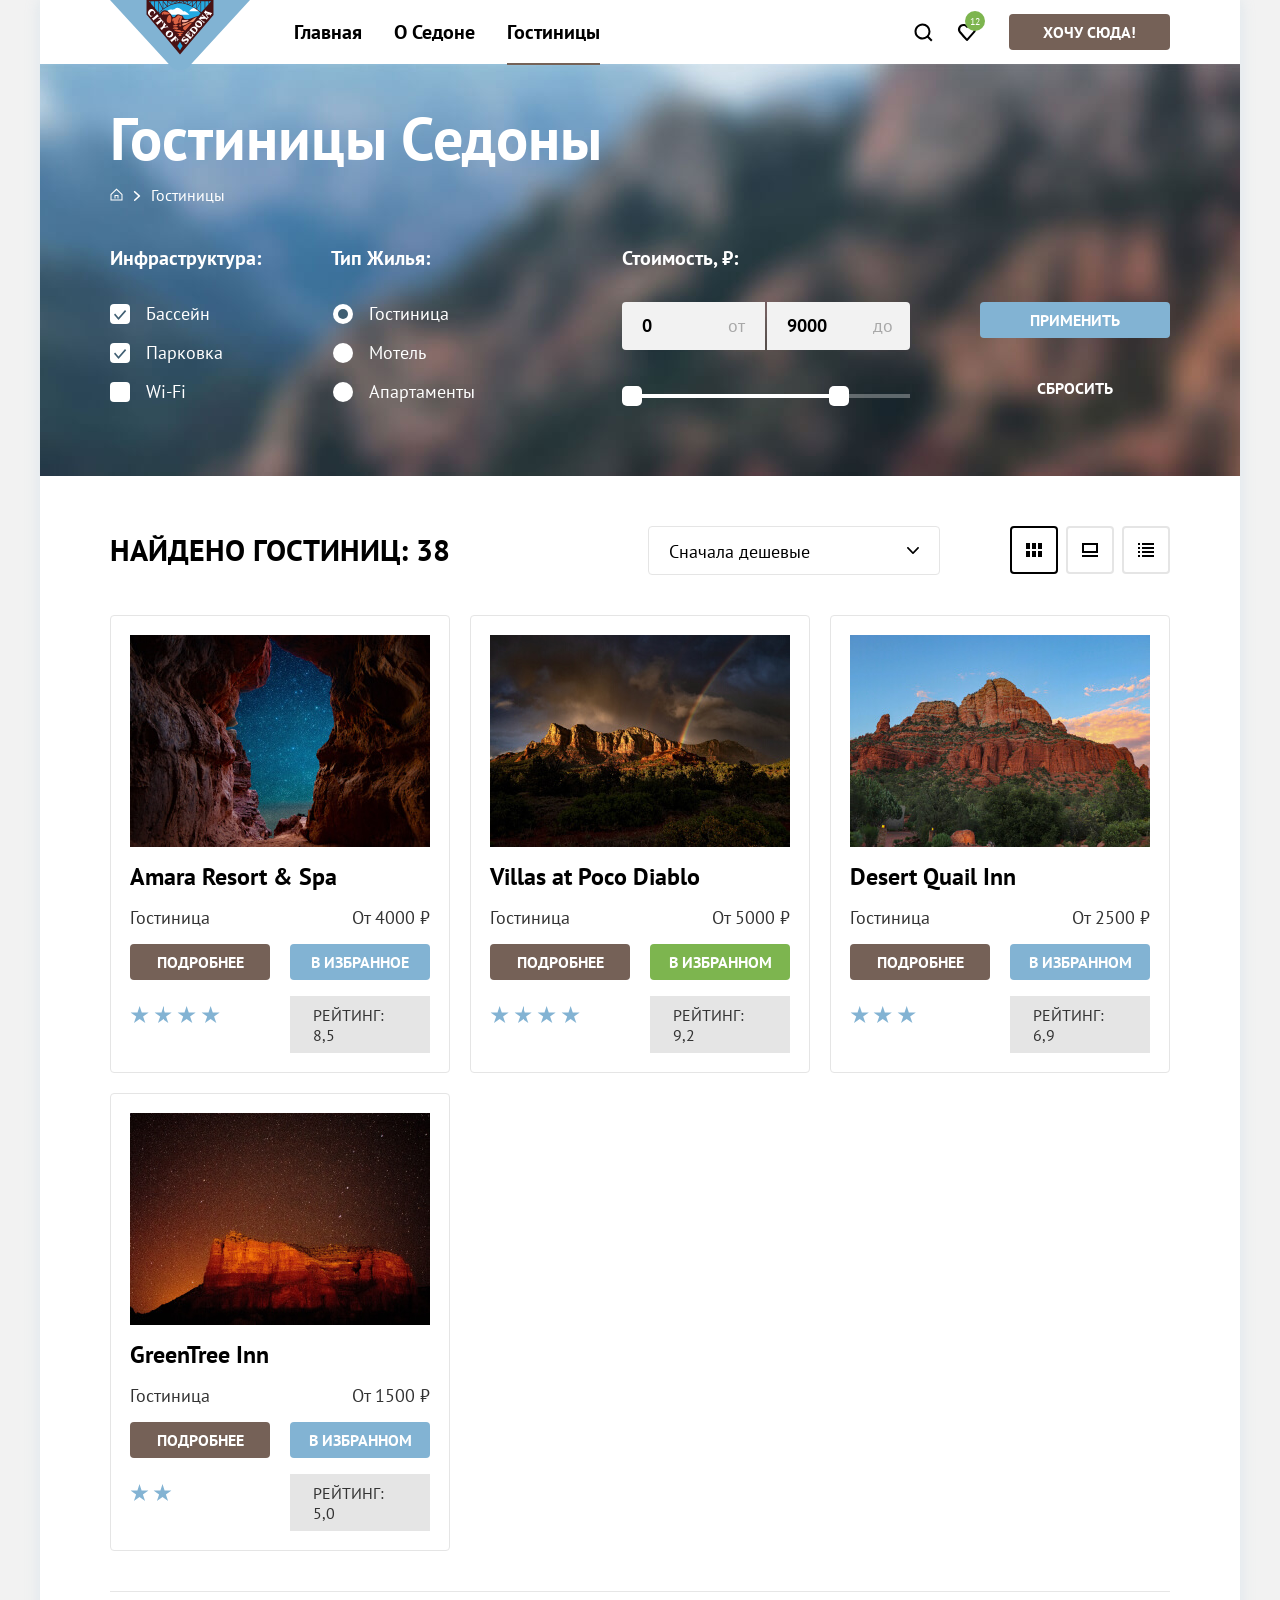
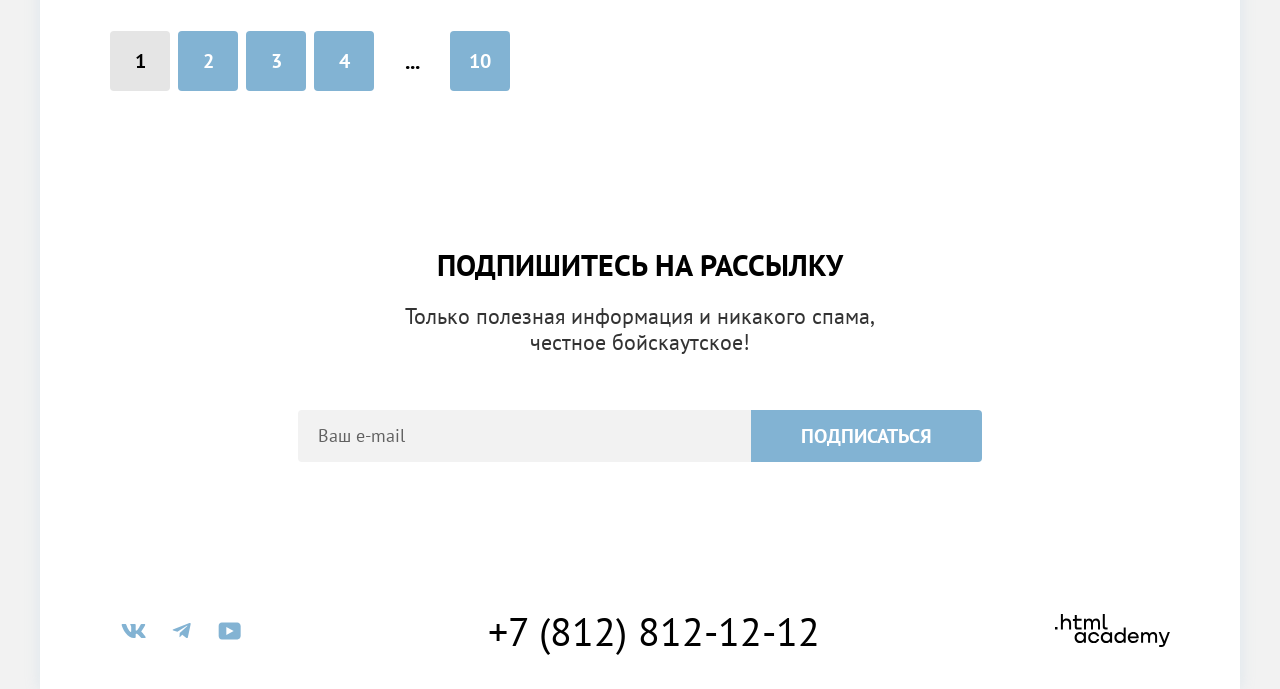
==== commit 7331981a: "доделывает проект" ====
--- a/catalog.html
+++ b/catalog.html
@@ -177,9 +177,7 @@
           <ul class="catalog__list">
             <li class="card">
               <a class="card__image-wrap" href="#">
-                <img class="card__image" src="images/catalog/catalog-1.jpg"
-                  alt="Узкий проход между скалами, ведущий к ночному небу, усыпанному звёздами. Скалы имеют красноватый оттенок."
-                  width="300" height="212">
+                <img class="card__image" src="images/catalog/catalog-1.jpg" alt="Узкий проход между скалами, ведущий к ночному небу, усыпанному звёздами. Скалы имеют красноватый оттенок." width="300" height="212">
               </a>
               <a class="card__title" href="#">
                 <h3 class="card__title title title--small-nonecase">Amara Resort & Spa</h3>
@@ -201,9 +199,7 @@
             </li>
             <li class="card">
               <a class="card__image-wrap" href="#">
-                <img class="card__image" src="images/catalog/catalog-2.jpg"
-                  alt="Горы, освещённые закатным солнцем, с радугой на фоне тёмных облаков и зелёными деревьями у подножия."
-                  width="300" height="212">
+                <img class="card__image" src="images/catalog/catalog-2.jpg" alt="Горы, освещённые закатным солнцем, с радугой на фоне тёмных облаков и зелёными деревьями у подножия." width="300" height="212">
               </a>
               <a class="card__title" href="#">
                 <h3 class="card__title title title--small-nonecase">Villas at Poco Diablo</h3>
@@ -225,9 +221,7 @@
             </li>
             <li class="card">
               <a class="card__image-wrap" href="#">
-                <img class="card__image" src="images/catalog/catalog-3.jpg"
-                  alt="Большой красный скалистый холм на фоне голубого неба с облаками и зеленью у подножия."
-                  width="300" height="212">
+                <img class="card__image" src="images/catalog/catalog-3.jpg" alt="Большой красный скалистый холм на фоне голубого неба с облаками и зеленью у подножия." width="300" height="212">
               </a>
               <a class="card__title" href="#">
                 <h3 class="card__title title title--small-nonecase">Desert Quail Inn</h3>
@@ -249,9 +243,7 @@
             </li>
             <li class="card">
               <a class="card__image-wrap" href="#">
-                <img class="card__image" src="images/catalog/catalog-4.jpg"
-                  alt="Освещённый скалистый утёс на фоне ночного звёздного неба с оранжевым оттенком у горизонта."
-                  width="300" height="212">
+                <img class="card__image" src="images/catalog/catalog-4.jpg" alt="Освещённый скалистый утёс на фоне ночного звёздного неба с оранжевым оттенком у горизонта." width="300" height="212">
               </a>
               <a class="card__title" href="#">
                 <h3 class="card__title title title--small-nonecase">GreenTree Inn</h3>
@@ -304,14 +296,12 @@
         <article class="subscribe" data-test="subscribe">
           <hgroup class="subscribe__section-header section-header">
             <h2 class="title title--medium">Подпишитесь на рассылку</h2>
-            <p class="subtitle">Только полезная информация и никакого спама, <span class="block">честное
-                бойскаутское!</span></p>
+            <p class="subtitle">Только полезная информация и никакого спама, <span class="block">честное бойскаутское!</span></p>
           </hgroup>
 
           <form class="subscribe__form form" action="https://echo.htmlacademy.ru/" method="post">
             <label for="email" class="visually-hidden">Ваш e-mail</label>
-            <input class="subscribe__input form__input" type="email" placeholder="Ваш e-mail" name="email" id="email"
-              required>
+            <input class="subscribe__input form__input" type="email" placeholder="Ваш e-mail" name="email" id="email" required>
             <button class="subscribe__button button button--secondary" type="submit">Подписаться</button>
           </form>
         </article>
@@ -333,8 +323,7 @@
                 </a>
               </li>
               <li>
-                <a class="social-list__icon social-list__icon--youtube"
-                  href="https://www.youtube.com/user/htmlacademyru">
+                <a class="social-list__icon social-list__icon--youtube" href="https://www.youtube.com/user/htmlacademyru">
                   <span class="visually-hidden">ЮТуб</span>
                 </a>
               </li>
@@ -352,25 +341,14 @@
           <section class="footer__partners">
             <h2 class="visually-hidden">Партнёры</h2>
 
-            <a class="footer__partners-link footer__partners-link--htmlacademy"
-              href="https://htmlacademy.ru/intensive/htmlcss">
-              <svg class="footer__partners-link-icon" role="img" aria-label="HTML Academy" width="115" height="33"
-                viewBox="0 0 115 33" xmlns="http://www.w3.org/2000/svg">
-                <g clip-path="url(#a)">
-                  <path
-                    d="M0 12.9v2.6h2.5v-2.6h-2.5Zm11.6-8.4c-1.6 0-2.8.7-3.6 1.7h-.1v-6.2h-2v15.5h2v-5.3c0-2.1 1.3-3.6 3.3-3.6 1.8 0 2.9 1.4 2.9 3.2v5.7h2v-6.1c.1-3-1.8-4.9-4.5-4.9Zm15 .3h-4.8v-3.7h-2v3.8h-1.9v2h1.9v6c0 1.7 1 2.7 2.7 2.7h4.1v-2h-3.7c-.7 0-1.1-.4-1.1-1.1v-5.7h4.8v-2Zm14.5-.2c-1.6 0-2.9.8-3.5 2.1h-.1c-.6-1.2-1.8-2.1-3.4-2.1-1.4 0-2.5.8-3.1 1.8h-.1v-1.6h-1.9v10.6h2v-5.4c0-2 1-3.5 2.6-3.5 1.5 0 2.4 1 2.4 2.6v6.3h2v-5.6c0-2.4 1.4-3.3 2.6-3.3 1.5 0 2.4 1 2.4 2.6v6.3h2v-6.5c.1-2.5-1.4-4.3-3.9-4.3Zm6.7 8.1c0 1.7 1 2.7 2.8 2.7h2v-2h-1.7c-.7 0-1.1-.4-1.1-1.1v-12.3h-2v12.7Zm-18.9 7c-.9-1.1-2.2-1.8-3.9-1.8-3.1 0-5.4 2.3-5.4 5.6s2.3 5.6 5.4 5.6c1.8 0 3-.8 3.8-1.9h.1v1.6h2v-10.6h-2v1.5Zm-3.6 7.4c-2.2 0-3.6-1.6-3.6-3.6s1.4-3.6 3.6-3.6 3.6 1.6 3.6 3.6c0 1.9-1.4 3.6-3.6 3.6Zm18.9-5.1c-.5-2.4-2.6-4.1-5.4-4.1a5.4 5.4 0 0 0-5.6 5.6c0 3.1 2.2 5.6 5.6 5.6 2.8 0 4.9-1.8 5.4-4.2h-2.1a3.4 3.4 0 0 1-3.3 2.3c-2.2 0-3.6-1.6-3.6-3.6s1.4-3.6 3.6-3.6c1.6 0 2.8 1 3.3 2.2h2.1v-.2Zm10.9-2.3c-.9-1.1-2.2-1.8-3.9-1.8-3.1 0-5.4 2.3-5.4 5.6s2.3 5.6 5.4 5.6c1.8 0 3-.8 3.8-1.9h.1v1.6h2v-10.6h-2v1.5Zm-3.6 7.4c-2.2 0-3.6-1.6-3.6-3.6s1.4-3.6 3.6-3.6 3.6 1.6 3.6 3.6c0 1.9-1.5 3.6-3.6 3.6Zm17.2-7.3c-.9-1.1-2.2-1.9-3.9-1.9-3.1 0-5.4 2.3-5.4 5.6s2.2 5.6 5.4 5.6c1.7 0 3-.8 3.8-1.8h.1v1.5h2v-15.4h-2v6.4Zm-3.6 7.3c-2.2 0-3.6-1.6-3.6-3.6s1.4-3.6 3.6-3.6 3.6 1.6 3.6 3.6c-.1 2-1.5 3.6-3.6 3.6Zm13.2-9.2c-3.3 0-5.5 2.5-5.5 5.6 0 3 2.1 5.6 5.5 5.6 2.5 0 4.5-1.3 5.2-3.6h-2.1c-.5 1-1.6 1.6-3 1.6-1.9 0-3.3-1.3-3.4-2.9h8.8c.2-3.6-2-6.3-5.5-6.3Zm0 1.9c1.7 0 3 1 3.3 2.6h-6.5c.3-1.5 1.5-2.6 3.2-2.6Zm19.9-1.9c-1.6 0-2.9.8-3.6 2h-.1c-.6-1.2-1.8-2-3.4-2-1.4 0-2.5.7-3.1 1.8v-1.5h-1.9v10.6h2v-5.4c0-2 1-3.4 2.6-3.5 1.5 0 2.4 1 2.4 2.6v6.3h2v-5.6c0-2.4 1.4-3.3 2.6-3.3 1.5 0 2.4 1 2.4 2.6v6.3h2v-6.5c.1-2.6-1.4-4.4-3.9-4.4Zm11.2 9.1-3.6-8.9h-2.2l4.8 11.6c-.3.9-.7 1.2-1.7 1.2h-2.5v2h2.5c1.8 0 2.8-.8 3.5-2.6l4.7-12.2h-2.1l-3.4 8.9Z" />
-                </g>
-                <defs>
-                  <clipPath id="a">
-                    <path fill="#fff" d="M0 0h115v33h-115z" />
-                  </clipPath>
-                </defs>
-              </svg>
+            <a class="footer__partners-link footer__partners-link--htmlacademy" href="https://htmlacademy.ru/intensive/htmlcss">
+              <svg class="footer__partners-link-icon" role="img" aria-label="HTML Academy" width="115" height="33" viewBox="0 0 115 33" xmlns="http://www.w3.org/2000/svg"><g clip-path="url(#a)"><path d="M0 12.9v2.6h2.5v-2.6h-2.5Zm11.6-8.4c-1.6 0-2.8.7-3.6 1.7h-.1v-6.2h-2v15.5h2v-5.3c0-2.1 1.3-3.6 3.3-3.6 1.8 0 2.9 1.4 2.9 3.2v5.7h2v-6.1c.1-3-1.8-4.9-4.5-4.9Zm15 .3h-4.8v-3.7h-2v3.8h-1.9v2h1.9v6c0 1.7 1 2.7 2.7 2.7h4.1v-2h-3.7c-.7 0-1.1-.4-1.1-1.1v-5.7h4.8v-2Zm14.5-.2c-1.6 0-2.9.8-3.5 2.1h-.1c-.6-1.2-1.8-2.1-3.4-2.1-1.4 0-2.5.8-3.1 1.8h-.1v-1.6h-1.9v10.6h2v-5.4c0-2 1-3.5 2.6-3.5 1.5 0 2.4 1 2.4 2.6v6.3h2v-5.6c0-2.4 1.4-3.3 2.6-3.3 1.5 0 2.4 1 2.4 2.6v6.3h2v-6.5c.1-2.5-1.4-4.3-3.9-4.3Zm6.7 8.1c0 1.7 1 2.7 2.8 2.7h2v-2h-1.7c-.7 0-1.1-.4-1.1-1.1v-12.3h-2v12.7Zm-18.9 7c-.9-1.1-2.2-1.8-3.9-1.8-3.1 0-5.4 2.3-5.4 5.6s2.3 5.6 5.4 5.6c1.8 0 3-.8 3.8-1.9h.1v1.6h2v-10.6h-2v1.5Zm-3.6 7.4c-2.2 0-3.6-1.6-3.6-3.6s1.4-3.6 3.6-3.6 3.6 1.6 3.6 3.6c0 1.9-1.4 3.6-3.6 3.6Zm18.9-5.1c-.5-2.4-2.6-4.1-5.4-4.1a5.4 5.4 0 0 0-5.6 5.6c0 3.1 2.2 5.6 5.6 5.6 2.8 0 4.9-1.8 5.4-4.2h-2.1a3.4 3.4 0 0 1-3.3 2.3c-2.2 0-3.6-1.6-3.6-3.6s1.4-3.6 3.6-3.6c1.6 0 2.8 1 3.3 2.2h2.1v-.2Zm10.9-2.3c-.9-1.1-2.2-1.8-3.9-1.8-3.1 0-5.4 2.3-5.4 5.6s2.3 5.6 5.4 5.6c1.8 0 3-.8 3.8-1.9h.1v1.6h2v-10.6h-2v1.5Zm-3.6 7.4c-2.2 0-3.6-1.6-3.6-3.6s1.4-3.6 3.6-3.6 3.6 1.6 3.6 3.6c0 1.9-1.5 3.6-3.6 3.6Zm17.2-7.3c-.9-1.1-2.2-1.9-3.9-1.9-3.1 0-5.4 2.3-5.4 5.6s2.2 5.6 5.4 5.6c1.7 0 3-.8 3.8-1.8h.1v1.5h2v-15.4h-2v6.4Zm-3.6 7.3c-2.2 0-3.6-1.6-3.6-3.6s1.4-3.6 3.6-3.6 3.6 1.6 3.6 3.6c-.1 2-1.5 3.6-3.6 3.6Zm13.2-9.2c-3.3 0-5.5 2.5-5.5 5.6 0 3 2.1 5.6 5.5 5.6 2.5 0 4.5-1.3 5.2-3.6h-2.1c-.5 1-1.6 1.6-3 1.6-1.9 0-3.3-1.3-3.4-2.9h8.8c.2-3.6-2-6.3-5.5-6.3Zm0 1.9c1.7 0 3 1 3.3 2.6h-6.5c.3-1.5 1.5-2.6 3.2-2.6Zm19.9-1.9c-1.6 0-2.9.8-3.6 2h-.1c-.6-1.2-1.8-2-3.4-2-1.4 0-2.5.7-3.1 1.8v-1.5h-1.9v10.6h2v-5.4c0-2 1-3.4 2.6-3.5 1.5 0 2.4 1 2.4 2.6v6.3h2v-5.6c0-2.4 1.4-3.3 2.6-3.3 1.5 0 2.4 1 2.4 2.6v6.3h2v-6.5c.1-2.6-1.4-4.4-3.9-4.4Zm11.2 9.1-3.6-8.9h-2.2l4.8 11.6c-.3.9-.7 1.2-1.7 1.2h-2.5v2h2.5c1.8 0 2.8-.8 3.5-2.6l4.7-12.2h-2.1l-3.4 8.9Z" /></g><defs><clipPath id="a"><path fill="#fff" d="M0 0h115v33h-115z" /></clipPath></defs></svg>
             </a>
           </section>
         </div>
       </footer>
     </div>
+
   </body>
 
 </html>
--- a/styles/styles.css
+++ b/styles/styles.css
@@ -44,19 +44,19 @@
 }
 
 @font-face {
+  font-weight: 400;
   font-family: "PT Sans";
-  font-weight: 400;
   font-style: normal;
+  src: url("../fonts/ptsans-400.woff2") format("woff2");
   font-display: swap;
-  src: url("../fonts/ptsans-400.woff2") format("woff2");
 }
 
 @font-face {
+  font-weight: 700;
   font-family: "PT Sans";
-  font-weight: 700;
   font-style: normal;
+  src: url("../fonts/ptsans-700.woff2") format("woff2");
   font-display: swap;
-  src: url("../fonts/ptsans-700.woff2") format("woff2");
 }
 
 /* базовые стили */
@@ -65,9 +65,9 @@
 }
 
 body {
+  min-width: 1200px;
   height: 100%;
   margin: 0;
-  min-width: 1200px;
   font-family: var(--font-primary, "PT Sans", sans-serif);
   color: var(--text-primary, #000000);
   background-color: #f2f2f2;
@@ -79,18 +79,17 @@
   height: 1px;
   margin: -1px;
   padding: 0;
-  border: 0;
-  clip: rect(0 0 0 0);
-  clip-path: inset(100%);
   overflow: hidden;
   white-space: nowrap;
+  border: 0;
+  clip-path: inset(100%);
 }
 
 .container {
-  min-height: 100%;
   display: grid;
   grid-template-rows: auto 1fr auto;
   width: 1200px;
+  min-height: 100%;
   margin: 0 auto;
   background-color: #ffffff;
   box-shadow: 0 0 15px rgba(131, 179, 211, 20%);
@@ -103,8 +102,8 @@
 }
 
 .section-header {
+  padding: 64px var(--padding-horizontal, 70px);
   text-align: center;
-  padding: 64px var(--padding-horizontal, 70px);
 }
 
 .block {
@@ -158,28 +157,28 @@
 
 .subtitle {
   margin: 0;
+  font-weight: 400;
   font-size: 22px;
   line-height: 26px;
-  font-weight: 400;
   color: var(--text-secondary, #333333);
 }
 
 /* кнопки */
 .button {
+  box-sizing: border-box;
   min-width: 161px;
   padding: 8px 34px;
-  box-sizing: border-box;
-  color: var(--button-text, #ffffff);
-  text-decoration: none;
-  font-family: inherit;
+  font-weight: 700;
   font-size: 16px;
   line-height: 20px;
-  font-weight: 700;
+  font-family: inherit;
+  text-align: center;
+  color: var(--button-text, #ffffff);
   text-transform: uppercase;
-  text-align: center;
+  text-decoration: none;
   background-color: var(--background-button-primary, #756157);
+  border: 0;
   border-radius: 4px;
-  border: 0;
   transition: background-color var(--transition-duration, 150ms) var(--transition-function, ease-in-out), color var(--transition-duration, 150ms) var(--transition-function, ease-in-out);
 }
 
@@ -189,8 +188,8 @@
 }
 
 .button:not(:disabled):hover {
+  background-color: var(--background-button-primary-hover, #615048);
   cursor: pointer;
-  background-color: var(--background-button-primary-hover, #615048);
 }
 
 .button:not(:disabled):active {
@@ -232,33 +231,33 @@
 }
 
 .button--reset:disabled {
+  background-color: transparent;
   opacity: 10%;
-  background-color: transparent;
 }
 
 .form__input {
-  border: 0;
   padding: 14px 20px;
-  border-radius: 4px;
-  font-family: inherit;
+  font-weight: 400;
   font-size: 18px;
   line-height: 24px;
-  font-weight: 400;
+  font-family: inherit;
+  color: var(--text-primary, #000000);
   background-color: var(--form-elements-2, #f2f2f2);
-  color: var(--text-primary, #000000);
+  border: 0;
+  border-radius: 4px;
   transition: background-color var(--transition-duration, 150ms) var(--transition-function, ease-in-out);
 }
 
 .form__input:not(:placeholder-shown):invalid {
+  position: relative;
+  z-index: 0;
   outline: auto;
   outline-color: var(--text-error, #ff5757);
-  position: relative;
-  z-index: 0;
 }
 
 .form__input:disabled {
+  cursor: not-allowed;
   opacity: 50%;
-  cursor: not-allowed;
 }
 
 .form__input:not(:disabled):hover {
@@ -275,15 +274,15 @@
 }
 
 .form__select {
-  border: 0;
   padding: 14px 20px;
-  border-radius: 4px;
-  font-family: inherit;
+  font-weight: 400;
   font-size: 18px;
   line-height: 24px;
-  font-weight: 400;
+  font-family: inherit;
+  color: var(--text-primary, #000000);
   background-color: var(--background-basic, #ffffff);
-  color: var(--text-primary, #000000);
+  border: 0;
+  border-radius: 4px;
   transition: border var(--transition-duration, 150ms) var(--transition-function, ease-in-out);
 }
 
@@ -298,9 +297,9 @@
 
 /* шапка сайта */
 .header {
+  display: flex;
+  align-items: flex-start;
   padding: 0 var(--padding-horizontal, 70px);
-  display: flex;
-  align-items: flex-start;
 }
 
 .logo {
@@ -327,9 +326,9 @@
 }
 
 .header__links {
+  display: flex;
+  flex-wrap: wrap;
   margin-left: auto;
-  display: flex;
-  flex-wrap: wrap;
 }
 
 .header__links-icon {
@@ -337,8 +336,8 @@
   display: block;
   width: 44px;
   height: 64px;
+  color: var(--icon-basic, #000000);
   text-decoration: none;
-  color: var(--icon-basic, #000000);
   transition: color var(--transition-duration, 150ms) var(--transition-function, ease-in-out);
 }
 
@@ -355,13 +354,13 @@
   position: absolute;
   top: 50%;
   left: 50%;
-  transform: translate(-50%, -50%);
   width: 20px;
   height: 20px;
+  background-color: currentColor;
+  transform: translate(-50%, -50%);
   mask-position: center;
   mask-repeat: no-repeat;
   mask-size: contain;
-  background-color: currentColor;
 }
 
 .header__links-icon--search::before {
@@ -374,18 +373,18 @@
 
 .header__links-number {
   position: absolute;
+  top: 11px;
+  right: 4px;
   display: flex;
   justify-content: center;
   align-items: center;
-  top: 11px;
-  right: 4px;
+  box-sizing: border-box;
+  min-width: 20px;
   height: 20px;
-  min-width: 20px;
   min-height: 20px;
-  box-sizing: border-box;
   padding: 5px 4px;
+  font-size: 10px;
   color: #ffffff;
-  font-size: 10px;
   background-color: var(--icon-text, #7db54f);
   border-radius: 20px;
 }
@@ -401,27 +400,27 @@
 
 /* навигация */
 .nav {
+  max-width: 480px;
   margin-right: 20px;
-  max-width: 480px;
 }
 
 .nav__list {
+  display: flex;
+  flex-wrap: wrap;
   margin: 0;
   padding: 0;
   list-style-type: none;
-  display: flex;
-  flex-wrap: wrap;
 }
 
 .nav__link {
   --padding-horizontal-link: 16px;
   display: block;
   padding: 20px var(--padding-horizontal-link);
-  text-decoration: none;
-  color: var(--text-primary, #000000);
+  font-weight: 700;
   font-size: 20px;
   line-height: 24px;
-  font-weight: 700;
+  color: var(--text-primary, #000000);
+  text-decoration: none;
   transition: color var(--transition-duration, 150ms) var(--transition-function, ease-in-out);
 }
 
@@ -440,9 +439,9 @@
 .nav__link[aria-current="page"]::after {
   content: "";
   position: absolute;
+  right: var(--padding-horizontal-link);
   bottom: -1px;
   left: var(--padding-horizontal-link);
-  right: var(--padding-horizontal-link);
   height: 2px;
   background-color: #756257;
 }
@@ -450,13 +449,13 @@
 /* шапка мейна */
 .header-index {
   padding: 51px var(--padding-horizontal, 70px) 0;
+  text-align: center;
+  color: var(--text-background-default, #ffffff);
+  background-color: #3e4b57;
   background-image: url("../images/bg-header-index.jpg");
   background-repeat: no-repeat;
   background-position: center;
   background-size: cover;
-  background-color: #3e4b57;
-  color: var(--text-background-default, #ffffff);
-  text-align: center;
 }
 
 .header-index::after {
@@ -491,11 +490,11 @@
 }
 
 .advantages__list {
+  display: flex;
+  flex-wrap: wrap;
   margin: 0;
   padding: 0;
   list-style-type: none;
-  display: flex;
-  flex-wrap: wrap;
 }
 
 .advantages__item:nth-child(odd) {
@@ -506,10 +505,10 @@
   display: flex;
   flex-direction: column;
   justify-content: center;
+  box-sizing: border-box;
   width: 400px;
   min-height: 385px;
   padding: 102px 85px;
-  box-sizing: border-box;
   text-align: center;
 }
 
@@ -524,10 +523,10 @@
   width: 75px;
   height: 72px;
   margin: 0 auto 32px;
+  background-color: var(--icon-secondary, #83b3d3);
   mask-position: center;
   mask-size: contain;
   mask-repeat: no-repeat;
-  background-color: var(--icon-secondary, #83b3d3);
 }
 
 .advantages__card-icon--home::before {
@@ -553,9 +552,9 @@
 }
 
 .advantages__list--photo .advantages__item--photo {
+  display: flex;
+  color: var(--text-background-default, #ffffff);
   background-color: var(--background-button-secondary, #82b3d3);
-  color: var(--text-background-default, #ffffff);
-  display: flex;
 }
 
 .advantages__list--icon .advantages__item:nth-child(even) {
@@ -583,20 +582,20 @@
 
 /* кнопка на поиск */
 .search {
+  padding: 96px var(--padding-horizontal, 70px);
   text-align: center;
-  padding: 96px var(--padding-horizontal, 70px);
 }
 
 .search__section-header {
+  margin-bottom: 54px;
   padding: 0;
-  margin-bottom: 54px;
 }
 
 .search__button {
+  display: block;
+  margin: 0 auto;
+  padding-right: 50px;
   padding-left: 50px;
-  padding-right: 50px;
-  display: block;
-  margin: 0 auto;
   font-size: 20px;
   line-height: 36px;
   text-transform: uppercase;
@@ -604,20 +603,20 @@
 
 /* подвал */
 .subscribe {
+  padding: 96px var(--padding-horizontal, 70px) 104px;
   text-align: center;
-  padding: 96px var(--padding-horizontal, 70px) 104px;
 }
 
 .subscribe__section-header {
+  margin-bottom: 55px;
   padding: 0;
-  margin-bottom: 55px;
 }
 
 .subscribe__form {
+  display: flex;
   width: 100%;
   max-width: 684px;
   margin: 0 auto;
-  display: flex;
 }
 
 .subscribe__input {
@@ -628,22 +627,22 @@
 
 .subscribe__button {
   max-width: 300px;
+  padding-right: 50px;
   padding-left: 50px;
-  padding-right: 50px;
-  border-top-left-radius: 0;
-  border-bottom-left-radius: 0;
   font-size: 20px;
   line-height: 36px;
   text-transform: uppercase;
+  border-top-left-radius: 0;
+  border-bottom-left-radius: 0;
 }
 
 .subscribe--index {
+  color: var(--text-background-default, #ffffff);
+  background-color: #3e4b57;
   background-image: url("../images/bg-mailing-index.jpg");
   background-repeat: no-repeat;
   background-position: center;
   background-size: cover;
-  background-color: #3e4b57;
-  color: var(--text-background-default, #ffffff);
 }
 
 .subscribe--index .subtitle {
@@ -651,18 +650,18 @@
 }
 
 .footer__grid {
-  padding: 45px var(--padding-horizontal, 70px) 35px;
   display: grid;
   grid-template-columns: 1fr auto 1fr;
+  padding: 45px var(--padding-horizontal, 70px) 35px;
   gap: var(--padding-horizontal, 70px);
 }
 
 .social-list {
+  display: flex;
+  flex-wrap: wrap;
   margin: 0;
   padding: 0;
   list-style-type: none;
-  display: flex;
-  flex-wrap: wrap;
 }
 
 .social-list__icon {
@@ -678,10 +677,10 @@
   display: block;
   width: 48px;
   height: 40px;
+  background-color: currentColor;
   mask-position: center;
   mask-size: contain;
   mask-repeat: no-repeat;
-  background-color: currentColor;
 }
 
 .social-list__icon:hover {
@@ -705,15 +704,15 @@
 }
 
 .footer__contacts {
+  padding-left: 28px;
   text-align: center;
-  padding-left: 28px;
 }
 
 .footer__contacts-phone {
+  font-size: 40px;
+  line-height: 1;
   color: var(--text-primary, #000000);
   text-decoration: none;
-  font-size: 40px;
-  line-height: 1;
   transition: color var(--transition-duration, 150ms) var(--transition-function, ease-in-out);
 }
 
@@ -735,10 +734,10 @@
 .footer__partners-link {
   display: block;
   width: fit-content;
+  margin: 3px 0;
+  color: var(--icon-basic, #000000);
   text-decoration: none;
-  color: var(--icon-basic, #000000);
   transition: color var(--transition-duration, 150ms) var(--transition-function, ease-in-out);
-  margin: 3px 0;
 }
 
 .footer__partners-link:hover {
@@ -761,11 +760,11 @@
 /* хлебные крошки */
 .breadcrumb {
   --breadcrumb-gap: 10px;
+  display: flex;
+  flex-wrap: wrap;
+  margin: 0 0 40px;
   padding: 0;
-  margin: 0 0 40px;
   list-style-type: none;
-  display: flex;
-  flex-wrap: wrap;
   gap: var(--breadcrumb-gap);
 }
 
@@ -788,10 +787,10 @@
 }
 
 .breadcrumb__link {
+  font-size: 16px;
+  line-height: 21px;
   color: inherit;
   text-decoration: none;
-  font-size: 16px;
-  line-height: 21px;
   transition: opacity var(--transition-duration, 150ms) var(--transition-function, ease-in-out);
 }
 
@@ -808,21 +807,21 @@
   display: block;
   width: 13px;
   height: 15px;
+  background-image: url("../images/icons/breadcrumb-home.svg");
+  background-repeat: no-repeat;
   background-position: center;
-  background-repeat: no-repeat;
   background-size: contain;
-  background-image: url("../images/icons/breadcrumb-home.svg");
 }
 
 /* фильтры */
 .filter {
   padding: 35px var(--padding-horizontal, 70px) 70px;
+  color: var(--text-background-default, #ffffff);
+  background-color: #2a3c46;
   background-image: url("../images/bg-filter.jpg");
   background-repeat: no-repeat;
   background-position: center;
   background-size: cover;
-  background-color: #2a3c46;
-  color: var(--text-background-default, #ffffff);
 }
 
 .filter__form {
@@ -834,9 +833,9 @@
 
 .filter__group {
   display: grid;
+  max-width: 200px;
   margin: 0;
   padding: 0;
-  max-width: 200px;
   border: 0;
 }
 
@@ -845,16 +844,16 @@
 }
 
 .filter__legend {
+  margin-bottom: 32px;
   padding: 0;
-  margin-bottom: 32px;
 }
 
 .filter__label {
   display: flex;
-  gap: 16px;
   font-size: 18px;
   line-height: 23px;
   transition: opacity var(--transition-duration, 150ms) var(--transition-function, ease-in-out);
+  gap: 16px;
 }
 
 .filter__label:has(:disabled) {
@@ -874,15 +873,15 @@
 }
 
 .filter__checkbox {
-  appearance: none;
+  display: flex;
+  justify-content: center;
+  align-items: center;
   width: 20px;
   height: 20px;
   margin: 2px 0 0 0;
-  display: flex;
-  align-items: center;
-  justify-content: center;
+  background-color: var(--background-basic, #ffffff);
   border-radius: 4px;
-  background-color: var(--background-basic, #ffffff);
+  appearance: none;
 }
 
 .filter__checkbox::before {
@@ -890,12 +889,12 @@
   display: block;
   width: 20px;
   height: 19px;
+  background-color: var(--background-basic, #ffffff);
+  transition: background-color var(--transition-duration, 150ms) var(--transition-function, ease-in-out);
   mask-position: center;
   mask-repeat: no-repeat;
   mask-size: contain;
   mask-image: url("../images/icons/checkbox-checked.svg");
-  background-color: var(--background-basic, #ffffff);
-  transition: background-color var(--transition-duration, 150ms) var(--transition-function, ease-in-out);
 }
 
 .filter__checkbox:checked::before {
@@ -903,15 +902,15 @@
 }
 
 .filter__radio {
-  appearance: none;
+  display: flex;
+  justify-content: center;
+  align-items: center;
   width: 20px;
   height: 20px;
   margin: 2px 0 0 2px;
-  display: flex;
-  align-items: center;
-  justify-content: center;
+  background-color: var(--background-basic, #ffffff);
   border-radius: 50%;
-  background-color: var(--background-basic, #ffffff);
+  appearance: none;
 }
 
 .filter__radio::before {
@@ -919,8 +918,8 @@
   display: block;
   width: 10px;
   height: 10px;
+  background-color: var(--background-basic, #ffffff);
   border-radius: 50%;
-  background-color: var(--background-basic, #ffffff);
   transition: background-color var(--transition-duration, 150ms) var(--transition-function, ease-in-out);
 }
 
@@ -937,8 +936,8 @@
 }
 
 .filter__legend--price {
+  grid-column-end: -1;
   grid-column-start: 1;
-  grid-column-end: -1;
 }
 
 .filter__price-label {
@@ -947,9 +946,9 @@
 
 .filter__input::-webkit-inner-spin-button,
 .filter__input::-webkit-outer-spin-button {
+  margin: 0;
   appearance: none;
   -webkit-appearance: none;
-  margin: 0;
 }
 
 .filter__input {
@@ -958,9 +957,9 @@
 }
 
 .filter__input {
+  box-sizing: border-box;
   width: 100%;
   padding: 12px 40px 12px 20px;
-  box-sizing: border-box;
   font-weight: 700;
 }
 
@@ -976,19 +975,19 @@
 
 .filter__price-text {
   position: absolute;
+  top: 50%;
   left: 106px;
-  top: 50%;
-  transform: translateY(-50%);
   font-size: 18px;
   line-height: 24px;
   color: var(--text-primary, #000000);
+  transform: translateY(-50%);
   opacity: 30%;
 }
 
 .filter__range-scale {
+  position: relative;
+  grid-column-end: -1;
   grid-column-start: 1;
-  grid-column-end: -1;
-  position: relative;
   height: 20px;
   margin-top: 36px;
 }
@@ -998,34 +997,34 @@
   position: absolute;
   top: 50%;
   left: 0;
-  transform: translateY(-50%);
   width: 100%;
   height: 4px;
   background-color: var(--background-basic, #ffffff);
+  transform: translateY(-50%);
   opacity: 30%;
 }
 
 .filter__range-bar {
   position: absolute;
   top: 50%;
-  transform: translateY(-50%);
+  width: 227px;
   height: 4px;
   background-color: var(--background-basic, #ffffff);
-  width: 227px;
+  transform: translateY(-50%);
 
 }
 
 .filter__range-toggle {
-  appearance: none;
   position: absolute;
   top: 50%;
-  transform: translateY(-50%);
-  background-color: var(--background-basic, #ffffff);
-  padding: 0;
   width: 20px;
   height: 20px;
+  padding: 0;
+  background-color: var(--background-basic, #ffffff);
+  border: 0;
   border-radius: 5px;
-  border: 0;
+  transform: translateY(-50%);
+  appearance: none;
 }
 
 .filter__range-toggle:disabled {
@@ -1050,8 +1049,8 @@
 }
 
 .filter__button-wrap {
+  display: grid;
   padding-top: 56px;
-  display: grid;
   gap: 32px;
 }
 
@@ -1069,18 +1068,18 @@
 .catalog::after {
   content: "";
   display: block;
+  grid-row-start: 3;
   width: calc(100% - var(--padding-horizontal, 70px) * 2);
   height: 1px;
   margin: 0 auto;
+  margin-bottom: 39px;
   background-color: #e6e6e6;
-  grid-row-start: 3;
-  margin-bottom: 39px;
 }
 
 .catalog__header {
+  display: flex;
+  align-items: flex-start;
   padding: 50px var(--padding-horizontal, 70px) 40px;
-  display: flex;
-  align-items: flex-start;
   gap: var(--padding-horizontal, 70px);
 }
 
@@ -1089,26 +1088,26 @@
 }
 
 .catalog__select {
+  box-sizing: border-box;
   min-width: 292px;
   height: 49px;
   padding: 14px 60px 14px 20px;
-  box-sizing: border-box;
-  border: 1px solid var(--form-elements-1, #e5e5e5);
   font-size: 18px;
   line-height: 21px;
-  appearance: none;
   background-image: url("../images/icons/select-arrow.svg");
   background-repeat: no-repeat;
+  background-position: right 20px center;
   background-size: 12px 8px;
-  background-position: right 20px center;
+  border: 1px solid var(--form-elements-1, #e5e5e5);
+  appearance: none;
 }
 
 .catalog__view {
+  display: flex;
+  flex-wrap: wrap;
   margin: 0;
   padding: 0;
   list-style-type: none;
-  display: flex;
-  flex-wrap: wrap;
   gap: 8px;
 }
 
@@ -1116,13 +1115,13 @@
   display: flex;
   justify-content: center;
   align-items: center;
+  box-sizing: border-box;
   width: 48px;
   height: 48px;
   padding: 0;
+  color: var(--text-primary, #000000);
+  border: 2px solid var(--form-elements-1, #e5e5e5);
   border-radius: 4px;
-  border: 2px solid var(--form-elements-1, #e5e5e5);
-  box-sizing: border-box;
-  color: var(--text-primary, #000000);
   transition: border-color var(--transition-duration, 150ms) var(--transition-function, ease-in-out);
 }
 
@@ -1158,30 +1157,30 @@
 }
 
 .catalog__list {
+  display: grid;
+  grid-template-columns: repeat(3, 1fr);
   margin: 0 0 40px;
   padding: 0 var(--padding-horizontal, 70px);
   list-style-type: none;
-  display: grid;
-  grid-template-columns: repeat(3, 1fr);
   gap: 20px;
 }
 
 /* карточки товара */
 .card {
   display: grid;
+  align-items: start;
   grid-template-columns: repeat(2, 1fr);
+  padding: 19px;
+  border: 1px solid #e5e5e5;
+  border-radius: 4px;
   gap: 16px 20px;
-  align-items: start;
-  padding: 19px;
-  border-radius: 4px;
-  border: 1px solid #e5e5e5;
 }
 
 .card__image-wrap {
   display: block;
+  grid-column: 1 / -1;
   color: inherit;
   text-decoration: none;
-  grid-column: 1 / -1;
 }
 
 .card__image {
@@ -1192,37 +1191,37 @@
 
 .card__title {
   display: block;
+  grid-column: 1 / -1;
   margin: 0;
   color: var(--text-primary, #000000);
+  text-decoration: none;
+}
+
+.card__price {
   grid-column: 1 / -1;
-  text-decoration: none;
+  margin: 0;
 }
 
 .card__price {
-  margin: 0;
-  grid-column: 1 / -1;
-}
-
-.card__price {
-  display: flex;
-  gap: 5px;
+  display: flex;
   justify-content: space-between;
   font-size: 18px;
   line-height: 21px;
   color: var(--text-secondary, #333333);
+  gap: 5px;
 }
 
 .card__button {
   min-width: initial;
+  padding-right: 15px;
   padding-left: 15px;
-  padding-right: 15px;
 }
 
 .card__star {
   display: flex;
   align-items: center;
+  width: 105px;
   height: 36px;
-  width: 105px;
 }
 
 .card__star::before {
@@ -1248,41 +1247,41 @@
 }
 
 .card__rating {
+  padding: 9px 20px 8px 23px;
   padding-top: 9px;
   padding-right: 22px;
   padding-bottom: 8px;
   padding-left: 23px;
-  padding: 9px 20px 8px 23px;
   font-size: 16px;
   line-height: 20px;
   color: var(--text-secondary, #333333);
+  text-transform: uppercase;
   background-color: var(--form-elements-1, #f2f2f2);
-  text-transform: uppercase;
 }
 
 /* пагинация */
 .pagination {
+  display: flex;
+  flex-wrap: wrap;
   margin: 0;
   padding: 0 var(--padding-horizontal, 70px);
   list-style-type: none;
-  display: flex;
-  flex-wrap: wrap;
   gap: 8px;
 }
 
 .pagination__link {
   display: block;
-  padding: 12px 16px;
+  box-sizing: border-box;
   min-width: 60px;
   height: 60px;
-  box-sizing: border-box;
-  background-color: var(--background-primary, #82b3d3);
-  color: var(--button-text, #ffffff);
+  padding: 12px 16px;
+  font-weight: 700;
   font-size: 20px;
   line-height: 36px;
-  font-weight: 700;
+  text-align: center;
+  color: var(--button-text, #ffffff);
   text-decoration: none;
-  text-align: center;
+  background-color: var(--background-primary, #82b3d3);
   border-radius: 4px;
   transition: background-color var(--transition-duration, 150ms) var(--transition-function, ease-in-out), color var(--transition-duration, 150ms) var(--transition-function, ease-in-out);
 }
@@ -1296,8 +1295,8 @@
 }
 
 .pagination__link[aria-current] {
+  color: var(--text-primary, #000000);
   background-color: var(--form-elements-1, #f2f2f2);
-  color: var(--text-primary, #000000);
 }
 
 .pagination__link[aria-current]:hover {
@@ -1305,33 +1304,37 @@
 }
 
 span.pagination__link {
-  background-color: transparent;
-  color: var(--text-primary, #000000);
+  padding: 17px 16px;
   font-size: 22px;
   line-height: 26px;
-  padding: 17px 16px;
+  color: var(--text-primary, #000000);
+  background-color: transparent;
 }
 
 /* модальное окно */
 .modal-overlay {
   position: fixed;
+  display: flex;
+  justify-content: center;
+  align-items: center;
+  background-color: rgba(242, 242, 242, 80%);
+  visibility: visible;
+  opacity: 100%;
   inset: 0;
-  background-color: rgba(242, 242, 242, 80%);
-  display: flex;
-  align-items: center;
-  justify-content: center;
+  transition: opacity 300ms ease-in-out, visibility  300ms ease-in-out;
 }
 
 .modal-overlay:not(.visible) {
-  display: none;
+  visibility: hidden;
+  opacity: 0;
 }
 
 .modal__window {
+  box-sizing: border-box;
+  width: 717px;
+  padding: 64px 70px;
   background-color: var(--background-basic, #ffffff);
   border-radius: 30px;
-  padding: 64px 70px;
-  box-sizing: border-box;
-  width: 717px;
 }
 
 .modal__header {
@@ -1344,17 +1347,17 @@
 }
 
 .modal__close-button {
-  appearance: none;
-  background-color: var(--form-elements-2, #f2f2f2);
-  border: 0;
-  padding: 0;
   position: absolute;
   top: 0;
   right: -18px;
   width: 52px;
   height: 52px;
+  padding: 0;
+  background-color: var(--form-elements-2, #f2f2f2);
+  border: 0;
   border-radius: 50%;
   transition: background-color var(--transition-duration, 150ms) var(--transition-function, ease-in-out);
+  appearance: none;
 }
 
 .modal__close-button:hover {
@@ -1368,18 +1371,18 @@
 .modal__close-button::before {
   content: "";
   position: absolute;
+  top: 50%;
+  left: 50%;
   width: 20px;
   height: 20px;
-  top: 50%;
-  left: 50%;
+  background-color: var(--icon-basic, #000000);
   transform: translate(-50%, -50%);
+  opacity: 100%;
+  transition: opacity var(--transition-duration, 150ms) var(--transition-function, ease-in-out);
   mask-image: url("../images/icons/modal-close.svg");
   mask-position: center;
   mask-repeat: no-repeat;
   mask-size: contain;
-  background-color: var(--icon-basic, #000000);
-  opacity: 100%;
-  transition: opacity var(--transition-duration, 150ms) var(--transition-function, ease-in-out);
 }
 
 .modal__form {
@@ -1399,19 +1402,19 @@
 }
 
 .modal__label--children {
-  transform: translateX(5px);
   width: fit-content;
   text-align: right;
+  transform: translateX(5px);
 }
 
 .modal__label-text {
   display: flex;
   align-items: flex-start;
+  grid-row: 1 / 3;
   padding: 12px 0 5px;
+  font-weight: 700;
   font-size: 20px;
   line-height: 24px;
-  font-weight: 700;
-  grid-row: 1 / 3;
 }
 
 .modal__label--counter .modal__label-text {
@@ -1437,8 +1440,8 @@
 
 .modal__input-message {
   grid-column-start: 2;
+  min-height: 40px;
   padding-left: 20px;
-  min-height: 40px;
 }
 
 .error-message {
@@ -1451,24 +1454,24 @@
 
 .modal__counter-controls {
   display: flex;
+  width: fit-content;
+  height: fit-content;
+  overflow: hidden;
   background-color: var(--form-elements-2, #f2f2f2);
   border-radius: 4px;
-  overflow: hidden;
-  width: fit-content;
-  height: fit-content;
 }
 
 .modal__counter-button {
-  appearance: none;
+  display: flex;
+  justify-content: center;
+  align-items: center;
+  width: 40px;
+  height: 48px;
+  padding: 0;
   background-color: transparent;
   border: 0;
-  padding: 0;
-  width: 40px;
-  height: 48px;
-  display: flex;
-  align-items: center;
-  justify-content: center;
   transition: background-color var(--transition-duration, 150ms) var(--transition-function, ease-in-out);
+  appearance: none;
 }
 
 .modal__counter-button:hover {
@@ -1483,11 +1486,11 @@
   content: "";
   width: 20px;
   height: 20px;
+  background-color: var(--text-active, rgba(117, 97, 87, 30%));
+  transition: opacity var(--transition-duration, 150ms) var(--transition-function, ease-in-out);
   mask-position: center;
   mask-repeat: no-repeat;
   mask-size: contain;
-  background-color: var(--text-active, rgba(117, 97, 87, 30%));
-  transition: opacity var(--transition-duration, 150ms) var(--transition-function, ease-in-out);
 }
 
 .modal__counter-minus::before {
@@ -1499,21 +1502,21 @@
 }
 
 .modal__input--counter {
-  background-color: transparent;
+  box-sizing: border-box;
   width: 31px;
   height: 48px;
   padding-right: 0;
   padding-left: 0;
+  text-align: center;
+  background-color: transparent;
   border-radius: 0;
-  box-sizing: border-box;
-  text-align: center;
 }
 
 .modal__input--counter::-webkit-inner-spin-button,
 .modal__input--counter::-webkit-outer-spin-button {
+  margin: 0;
   appearance: none;
   -webkit-appearance: none;
-  margin: 0;
 }
 
 .modal__input--counter {
@@ -1522,46 +1525,41 @@
 }
 
 .info {
-  appearance: none;
   position: relative;
-  border-radius: 50%;
-  border: 0;
-  padding: 0;
   width: 26px;
   height: 26px;
+  padding: 0;
+  font-family: inherit;
   background-color: var(--special-cold-light, #83b3d3);
-  font-family: inherit;
+  border: 0;
+  border-radius: 50%;
+  appearance: none;
 }
 
 .info__text {
   --background-color: #333333;
   position: absolute;
-  width: 256px;
   top: calc(100% + 14px);
   left: 50%;
-  transform: translateX(-50%);
-  background-color: var(--background-color);
-  color: #ffffff;
+  box-sizing: border-box;
+  width: 256px;
   padding: 20px 22px 23px 22px;
-  box-sizing: border-box;
-  border-radius: 10px;
   font-size: 1rem;
   line-height: 20px;
   text-align: initial;
-  display: none;
+  color: #ffffff;
+  background-color: var(--background-color);
+  border-radius: 10px;
+  transform: translateX(-50%);
+  visibility: hidden;
   opacity: 0;
-  transition: opacity 0.2s, display 0.2s allow-discrete, overlay 0.2s allow-discrete;
-}
-
+  transition: opacity 300ms ease-in-out, visibility 300ms ease-in-out;
+}
+
+.info:focus .info__text,
 .info:hover .info__text {
-  display: block;
+  visibility: visible;
   opacity: 100%;
-}
-
-@starting-style {
-  .info:hover .info__text {
-    opacity: 0;
-  }
 }
 
 .info__text::before {
@@ -1583,25 +1581,25 @@
 .info::before {
   content: "";
   position: absolute;
+  top: 50%;
+  left: 50%;
   width: 20px;
   height: 20px;
-  top: 50%;
-  left: 50%;
+  background-color: var(--background-basic, #ffffff);
   transform: translate(-50%, -50%);
   mask-image: url("../images/icons/info.svg");
   mask-size: contain;
   mask-repeat: no-repeat;
   mask-position: center;
-  background-color: var(--background-basic, #ffffff);
 }
 
 .modal__form-button {
   grid-column: 1 / -1;
   margin-top: 44px;
-  border-radius: 10px;
-  text-transform: uppercase;
+  padding-top: 18px;
+  padding-bottom: 18px;
   font-size: 20px;
   line-height: 24px;
-  padding-top: 18px;
-  padding-bottom: 18px;
-}
+  text-transform: uppercase;
+  border-radius: 10px;
+}
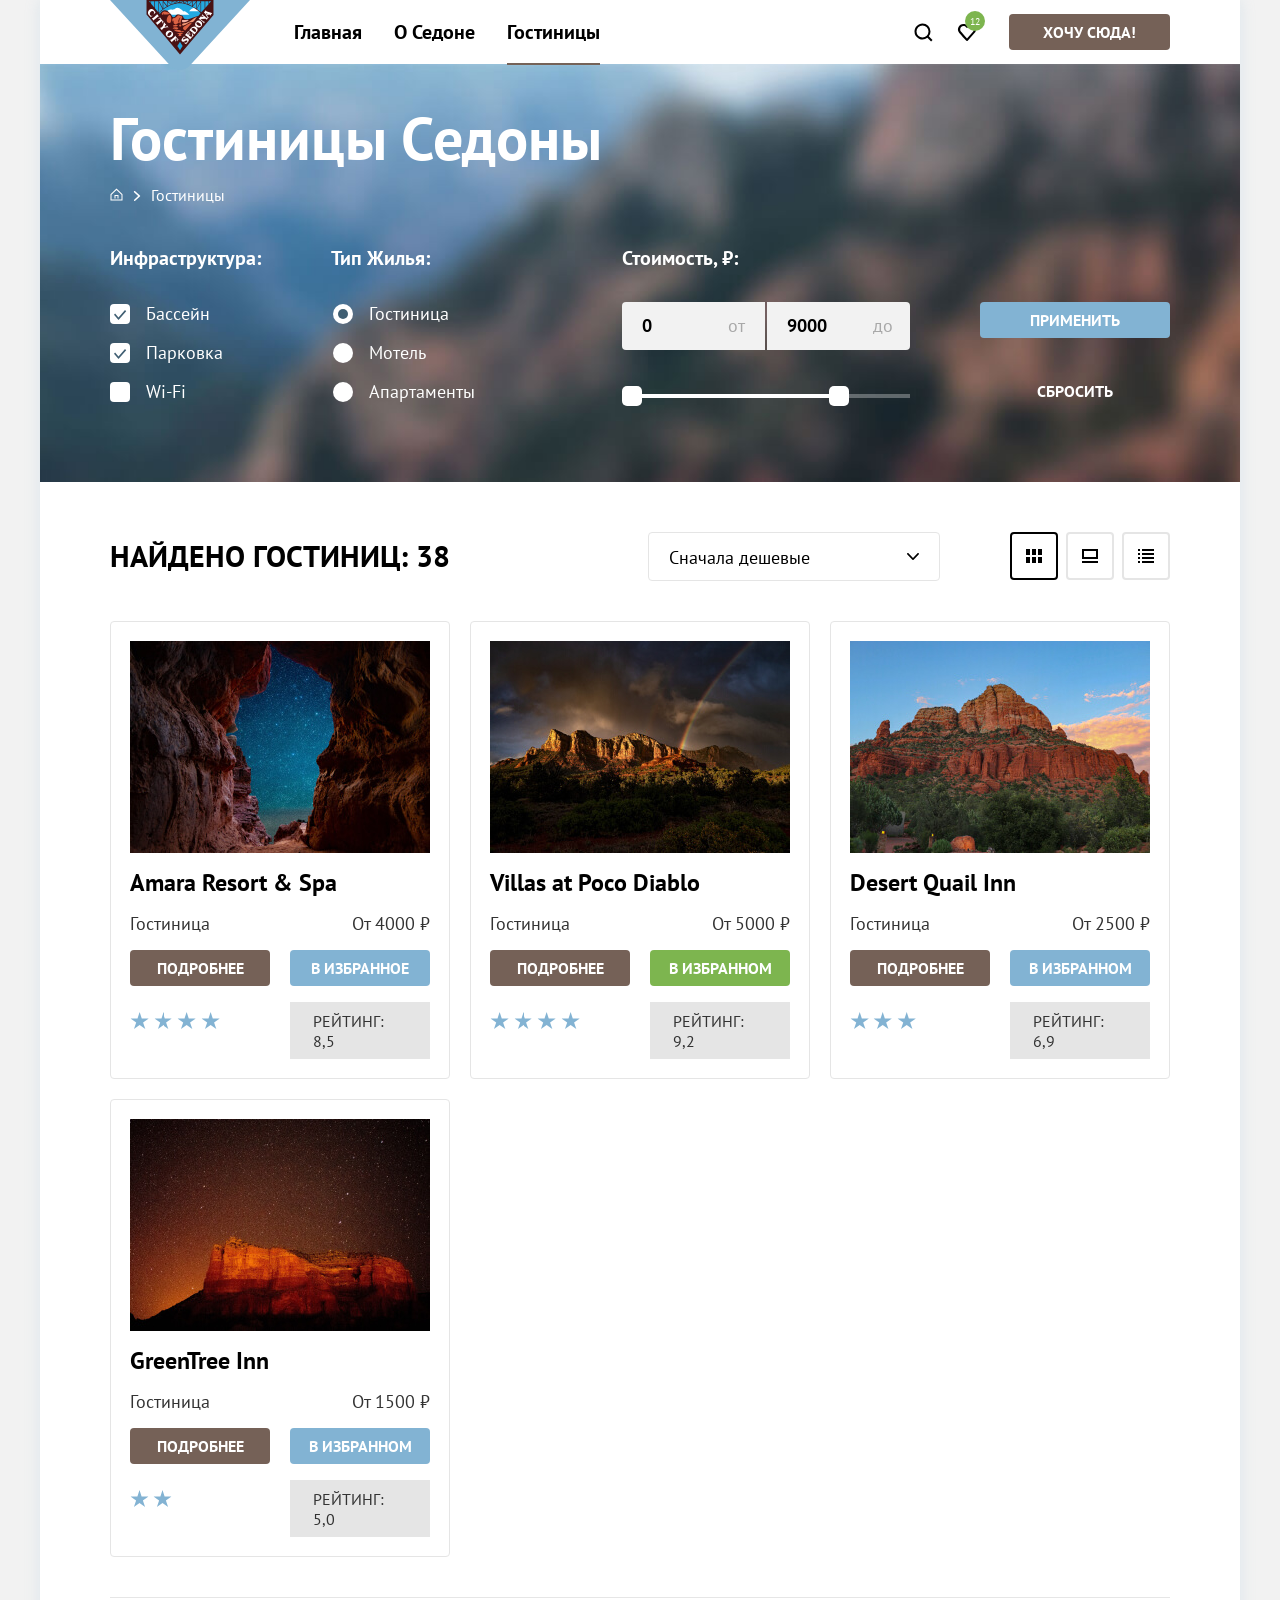
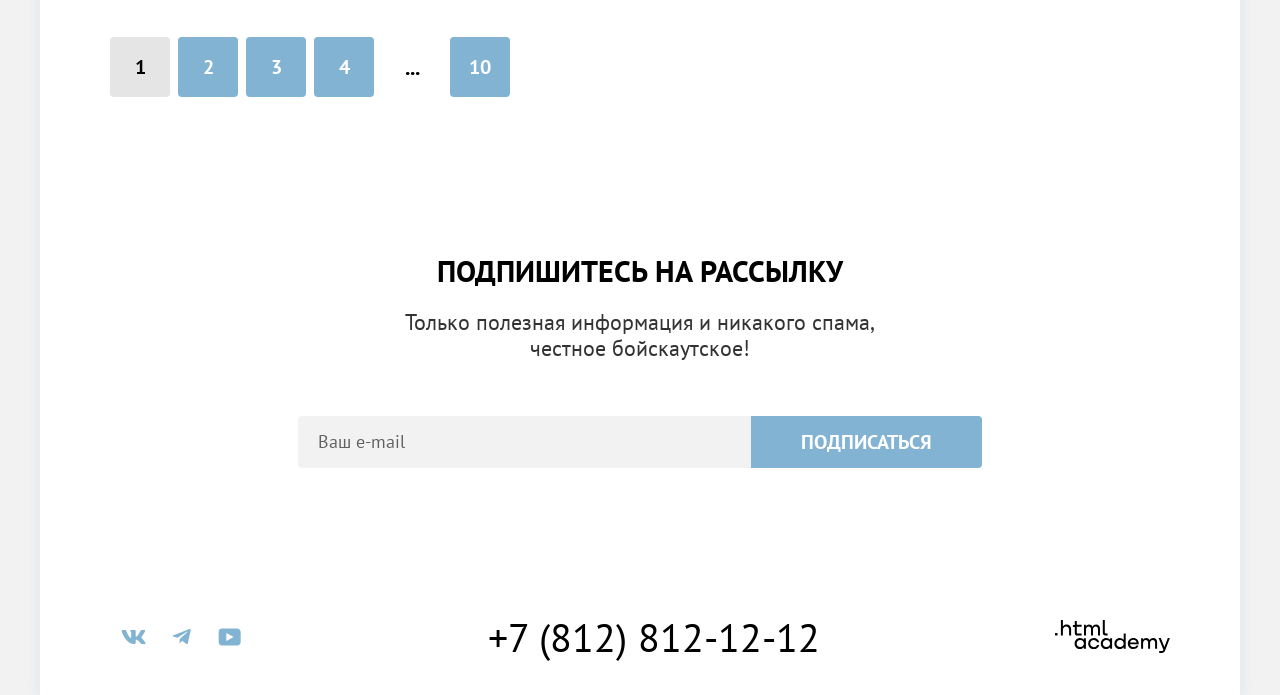
==== commit 19a692a7: "начинает поправлять фокусы" ====
--- a/catalog.html
+++ b/catalog.html
@@ -180,7 +180,7 @@
                 <img class="card__image" src="images/catalog/catalog-1.jpg" alt="Узкий проход между скалами, ведущий к ночному небу, усыпанному звёздами. Скалы имеют красноватый оттенок." width="300" height="212">
               </a>
               <a class="card__title" href="#">
-                <h3 class="card__title title title--small-nonecase">Amara Resort & Spa</h3>
+                <h3 class="title title--small-nonecase">Amara Resort & Spa</h3>
               </a>
 
               <p class="card__price">
@@ -202,7 +202,7 @@
                 <img class="card__image" src="images/catalog/catalog-2.jpg" alt="Горы, освещённые закатным солнцем, с радугой на фоне тёмных облаков и зелёными деревьями у подножия." width="300" height="212">
               </a>
               <a class="card__title" href="#">
-                <h3 class="card__title title title--small-nonecase">Villas at Poco Diablo</h3>
+                <h3 class="title title--small-nonecase">Villas at Poco Diablo</h3>
               </a>
 
               <p class="card__price">
@@ -224,7 +224,7 @@
                 <img class="card__image" src="images/catalog/catalog-3.jpg" alt="Большой красный скалистый холм на фоне голубого неба с облаками и зеленью у подножия." width="300" height="212">
               </a>
               <a class="card__title" href="#">
-                <h3 class="card__title title title--small-nonecase">Desert Quail Inn</h3>
+                <h3 class="title title--small-nonecase">Desert Quail Inn</h3>
               </a>
 
               <p class="card__price">
@@ -246,7 +246,7 @@
                 <img class="card__image" src="images/catalog/catalog-4.jpg" alt="Освещённый скалистый утёс на фоне ночного звёздного неба с оранжевым оттенком у горизонта." width="300" height="212">
               </a>
               <a class="card__title" href="#">
-                <h3 class="card__title title title--small-nonecase">GreenTree Inn</h3>
+                <h3 class="title title--small-nonecase">GreenTree Inn</h3>
               </a>
 
               <p class="card__price">
--- a/styles/styles.css
+++ b/styles/styles.css
@@ -179,7 +179,7 @@
   background-color: var(--background-button-primary, #756157);
   border: 0;
   border-radius: 4px;
-  transition: background-color var(--transition-duration, 150ms) var(--transition-function, ease-in-out), color var(--transition-duration, 150ms) var(--transition-function, ease-in-out);
+  transition: background-color var(--transition-duration, 150ms) var(--transition-function, ease-in-out), color var(--transition-duration, 150ms) var(--transition-function, ease-in-out), border var(--transition-duration, 150ms) var(--transition-function, ease-in-out);
 }
 
 .button:disabled {
@@ -192,6 +192,10 @@
   cursor: pointer;
 }
 
+.button:not(:disabled):focus {
+  background-color: var(--background-button-primary-hover, #615048);
+}
+
 .button:not(:disabled):active {
   color: var(--button-text-hover, rgba(255, 255, 255, 30%));
 }
@@ -204,24 +208,37 @@
   background-color: var(--background-button-secondary-hover, #68a2ca);
 }
 
+.button--secondary:not(:disabled):focus {
+  background-color: var(--background-button-secondary-hover, #68a2ca);
+}
+
 .button--selected {
   background-color: var(--background-button-selected, #7db54f);
 }
 
 .button--selected:not(:disabled):hover {
+  background-color: var(--background-button-selected-hover, #6c9e42);
+}
+
+.button--selected:not(:disabled):focus {
   background-color: var(--background-button-selected-hover, #6c9e42);
 }
 
 .button--reset {
   color: inherit;
   background-color: transparent;
-  transition: opacity var(--transition-duration, 150ms) var(--transition-function, ease-in-out);
+  border: 3px solid transparent;
 }
 
 .button--reset:not(:disabled):hover {
-  color: inherit;
+  color: var(--button-text-hover, rgba(255, 255, 255, 30%));
   background-color: transparent;
-  opacity: 60%;
+}
+
+.button--reset:not(:disabled):focus {
+  color: var(--button-text-hover, rgba(255, 255, 255, 30%));
+  background-color: transparent;
+  border: 3px solid var(--background-button-secondary, #82b3d3);
 }
 
 .button--reset:not(:disabled):active {
@@ -266,6 +283,7 @@
 
 .form__input:not(:disabled):focus {
   position: relative;
+  background-color: var(--form-elements-1, #e5e5e5);
 }
 
 .form__input::placeholder {
@@ -274,25 +292,34 @@
 }
 
 .form__select {
-  padding: 14px 20px;
+  height: 49px;
+  padding: 14px 60px 14px 20px;
   font-weight: 400;
   font-size: 18px;
-  line-height: 24px;
+  line-height: 21px;
   font-family: inherit;
   color: var(--text-primary, #000000);
   background-color: var(--background-basic, #ffffff);
-  border: 0;
+  background-image: url("../images/icons/select-arrow.svg");
+  background-repeat: no-repeat;
+  background-position: right 20px center;
+  background-size: 12px 8px;
+  border: 1px solid var(--form-elements-1, #e5e5e5);
   border-radius: 4px;
   transition: border var(--transition-duration, 150ms) var(--transition-function, ease-in-out);
+  appearance: none;
 }
 
 .form__select:not(:disabled):hover {
   border-color: var(--background-button-secondary-hover, #68a2ca);
 }
 
+.form__select:not(:disabled):focus {
+  border-color: var(--background-button-secondary-hover, #68a2ca);
+}
+
 .form__select:disabled {
-  border-color: var(--background-basic-2, rgba(0, 0, 0, 30%));
-  cursor: not-allowed;
+  opacity: 30%;
 }
 
 /* шапка сайта */
@@ -312,6 +339,10 @@
 }
 
 .logo:hover {
+  opacity: 0.8;
+}
+
+.logo:focus {
   opacity: 0.8;
 }
 
@@ -342,7 +373,11 @@
 }
 
 .header__links-icon:hover {
-  color: var(--text-hover);
+  color: var(--text-hover, #756157);
+}
+
+.header__links-icon:focus {
+  color: var(--text-hover, #756157);
 }
 
 .header__links-icon:active {
@@ -425,7 +460,11 @@
 }
 
 .nav__link:hover {
-  color: var(--text-hover);
+  color: var(--text-hover, #756157);
+}
+
+.nav__link:focus {
+  color: var(--text-hover, #756157);
 }
 
 .nav__link:active {
@@ -687,6 +726,10 @@
   color: var(--icon-secondary-hover, #68a2ca);
 }
 
+.social-list__icon:focus {
+  color: var(--icon-secondary-hover, #68a2ca);
+}
+
 .social-list__icon:active {
   color: var(--icon-secondary-active, rgba(104, 162, 202, 30%));
 }
@@ -717,7 +760,11 @@
 }
 
 .footer__contacts-phone:hover {
-  color: var(--text-hover);
+  color: var(--text-hover, #756157);
+}
+
+.footer__contacts-phone:focus {
+  color: var(--text-hover, #756157);
 }
 
 .footer__contacts-phone:active {
@@ -741,6 +788,10 @@
 }
 
 .footer__partners-link:hover {
+  color: var(--icon-hover, #756157);
+}
+
+.footer__partners-link:focus {
   color: var(--icon-hover, #756157);
 }
 
@@ -795,6 +846,10 @@
 }
 
 .breadcrumb__link[href]:hover {
+  opacity: 70%;
+}
+
+.breadcrumb__link[href]:focus {
   opacity: 70%;
 }
 
@@ -861,6 +916,10 @@
 }
 
 .filter__label:not(:has(:disabled)):hover {
+  opacity: 60%;
+}
+
+.filter__label:not(:has(:disabled)):has(:focus) {
   opacity: 60%;
 }
 
@@ -1035,6 +1094,10 @@
   box-shadow: 0 4px 10px rgba(0, 0, 0, 25%);
 }
 
+.filter__range-toggle:not(:disabled):focus {
+  box-shadow: 0 4px 10px rgba(0, 0, 0, 25%);
+}
+
 .filter__range-toggle:not(:disabled):active {
   outline: 2px solid var(--special-cold-light, #83b3d3);
   outline-offset: 0;
@@ -1090,16 +1153,6 @@
 .catalog__select {
   box-sizing: border-box;
   min-width: 292px;
-  height: 49px;
-  padding: 14px 60px 14px 20px;
-  font-size: 18px;
-  line-height: 21px;
-  background-image: url("../images/icons/select-arrow.svg");
-  background-repeat: no-repeat;
-  background-position: right 20px center;
-  background-size: 12px 8px;
-  border: 1px solid var(--form-elements-1, #e5e5e5);
-  appearance: none;
 }
 
 .catalog__view {
@@ -1133,6 +1186,10 @@
   border-color: var(--icon-basic, #000000);
 }
 
+.catalog__view-link:focus {
+  border-color: var(--icon-secondary-hover, #68a2ca);
+}
+
 .catalog__view-link::before {
   content: "";
   display: block;
@@ -1181,6 +1238,19 @@
   grid-column: 1 / -1;
   color: inherit;
   text-decoration: none;
+  transition: opacity var(--transition-duration, 150ms) var(--transition-function, ease-in-out);
+}
+
+.card__image-wrap:hover {
+  opacity: 80%;
+}
+
+.card__image-wrap:focus {
+  opacity: 80%;
+}
+
+.card__image-wrap:active {
+  opacity: 60%;
 }
 
 .card__image {
@@ -1195,6 +1265,23 @@
   margin: 0;
   color: var(--text-primary, #000000);
   text-decoration: none;
+  transition: color var(--transition-duration, 150ms) var(--transition-function, ease-in-out);
+}
+
+.card__title:hover {
+  color: var(--text-hover, #756157);
+}
+
+.card__title:focus {
+  color: var(--text-hover, #756157);
+}
+
+.card__title:active {
+  color: var(--text-active, rgba(117, 97, 87, 30%));
+}
+
+.card__title .title {
+  margin: 0;
 }
 
 .card__price {
@@ -1290,6 +1377,10 @@
   background-color: var(--background-button-secondary-hover, #68a2ca);
 }
 
+.pagination__link[href]:focus {
+  background-color: var(--background-button-secondary-hover, #68a2ca);
+}
+
 .pagination__link[href]:active {
   color: var(--button-text-hover, rgba(255, 255, 255, 30%));
 }
@@ -1300,7 +1391,11 @@
 }
 
 .pagination__link[aria-current]:hover {
-  background-color: var(--form-elements-1, #e5e5e5);
+  background-color: var(--form-elements-2, #e5e5e5);
+}
+
+.pagination__link[aria-current]:focus {
+  background-color: var(--form-elements-2, #e5e5e5);
 }
 
 span.pagination__link {
@@ -1320,8 +1415,8 @@
   background-color: rgba(242, 242, 242, 80%);
   visibility: visible;
   opacity: 100%;
+  transition: opacity 300ms ease-in-out, visibility 300ms ease-in-out;
   inset: 0;
-  transition: opacity 300ms ease-in-out, visibility  300ms ease-in-out;
 }
 
 .modal-overlay:not(.visible) {
@@ -1361,6 +1456,10 @@
 }
 
 .modal__close-button:hover {
+  background-color: var(--form-elements-1, #e5e5e5);
+}
+
+.modal__close-button:focus {
   background-color: var(--form-elements-1, #e5e5e5);
 }
 
@@ -1478,6 +1577,10 @@
   background-color: var(--form-elements-1, #e5e5e5);
 }
 
+.modal__counter-button:focus {
+  background-color: var(--form-elements-1, #e5e5e5);
+}
+
 .modal__counter-button:active::before {
   opacity: 30%;
 }
@@ -1530,10 +1633,39 @@
   height: 26px;
   padding: 0;
   font-family: inherit;
-  background-color: var(--special-cold-light, #83b3d3);
+  background-color: var(--background-button-secondary, #83b3d3);
   border: 0;
   border-radius: 50%;
   appearance: none;
+  transition: background-color var(--transition-duration, 150ms) var(--transition-function, ease-in-out);
+}
+
+.info::before {
+  content: "";
+  position: absolute;
+  top: 50%;
+  left: 50%;
+  width: 20px;
+  height: 20px;
+  background-color: var(--button-text, #ffffff);
+  transform: translate(-50%, -50%);
+  mask-image: url("../images/icons/info.svg");
+  mask-size: contain;
+  mask-repeat: no-repeat;
+  mask-position: center;
+  transition: background-color var(--transition-duration, 150ms) var(--transition-function, ease-in-out);
+}
+
+.info:hover {
+  background-color: var(--background-button-secondary-hover, #68a2ca);
+}
+
+.info:focus {
+  background-color: var(--background-button-secondary-hover, #68a2ca);
+}
+
+.info:active::before {
+  background-color: var(--button-text-hover, rgba(255, 255, 255, 30%));
 }
 
 .info__text {
@@ -1578,21 +1710,6 @@
   margin-left: 10px;
 }
 
-.info::before {
-  content: "";
-  position: absolute;
-  top: 50%;
-  left: 50%;
-  width: 20px;
-  height: 20px;
-  background-color: var(--background-basic, #ffffff);
-  transform: translate(-50%, -50%);
-  mask-image: url("../images/icons/info.svg");
-  mask-size: contain;
-  mask-repeat: no-repeat;
-  mask-position: center;
-}
-
 .modal__form-button {
   grid-column: 1 / -1;
   margin-top: 44px;
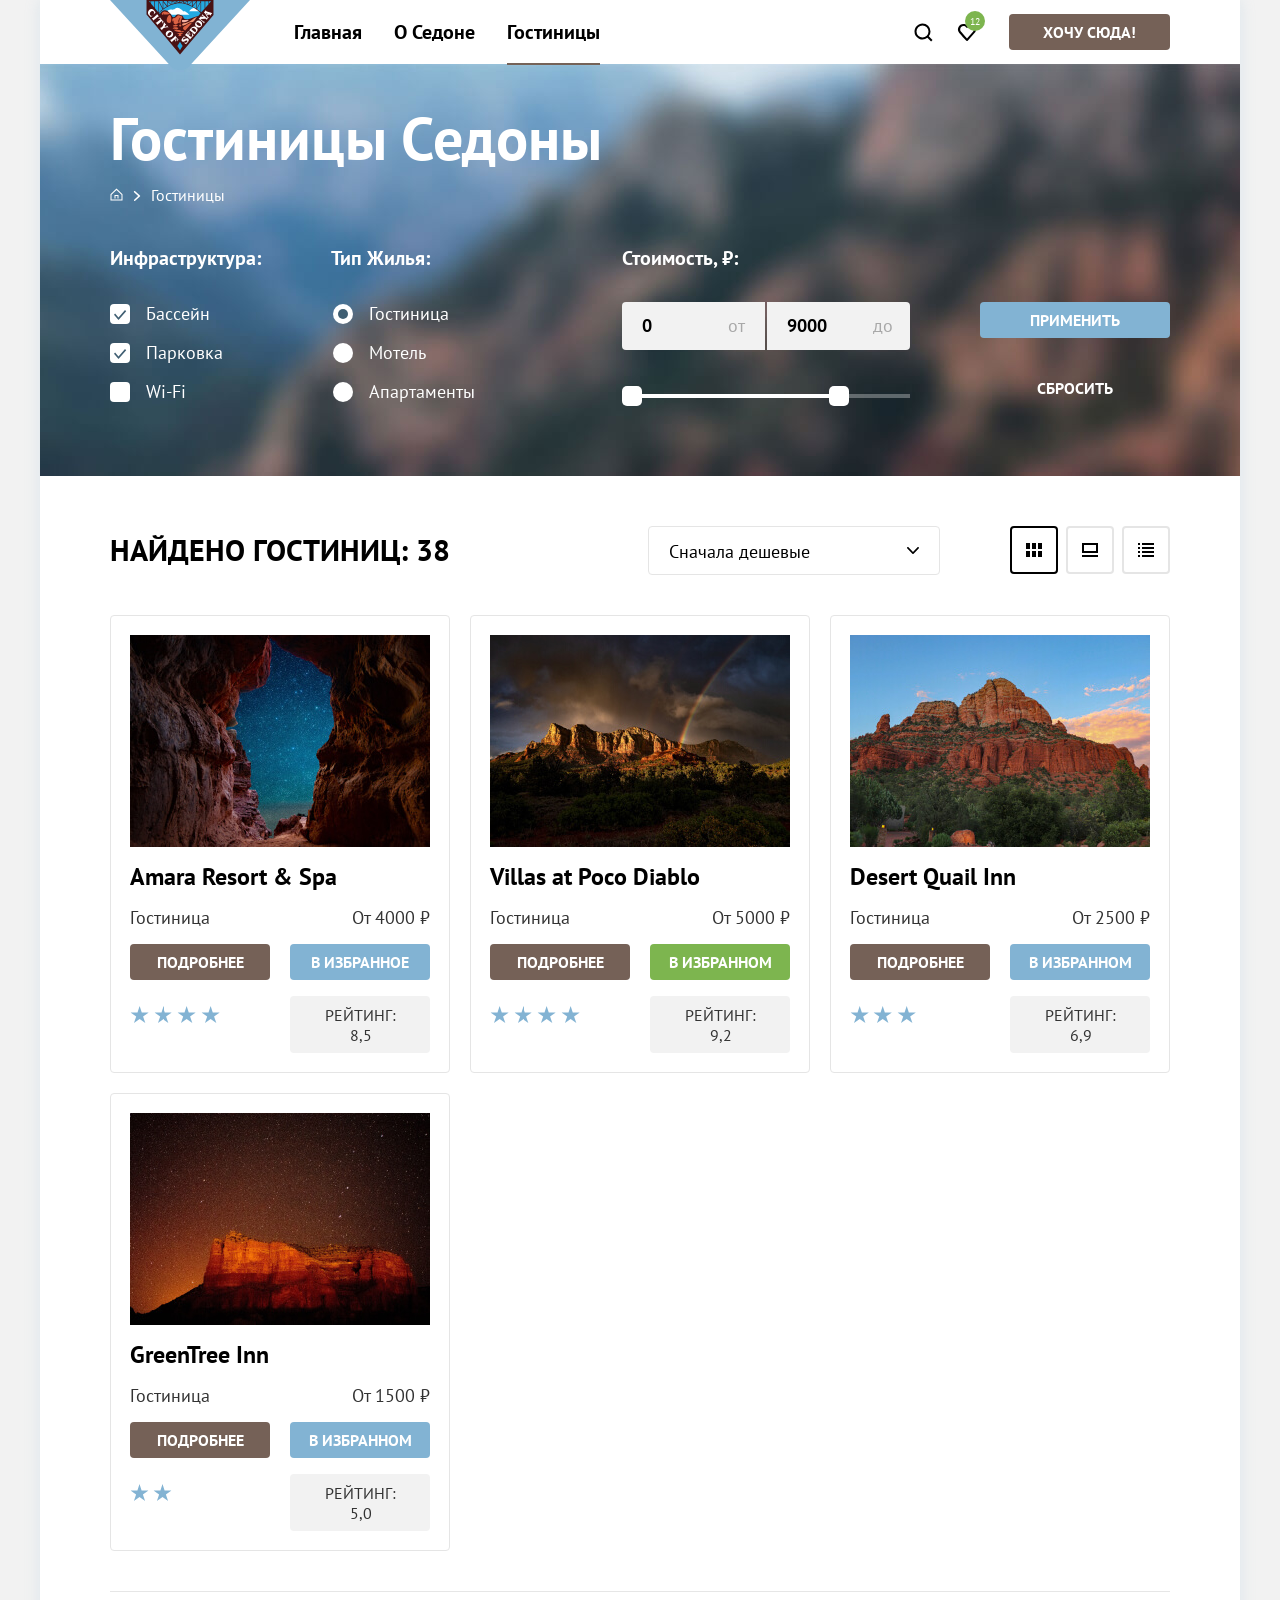
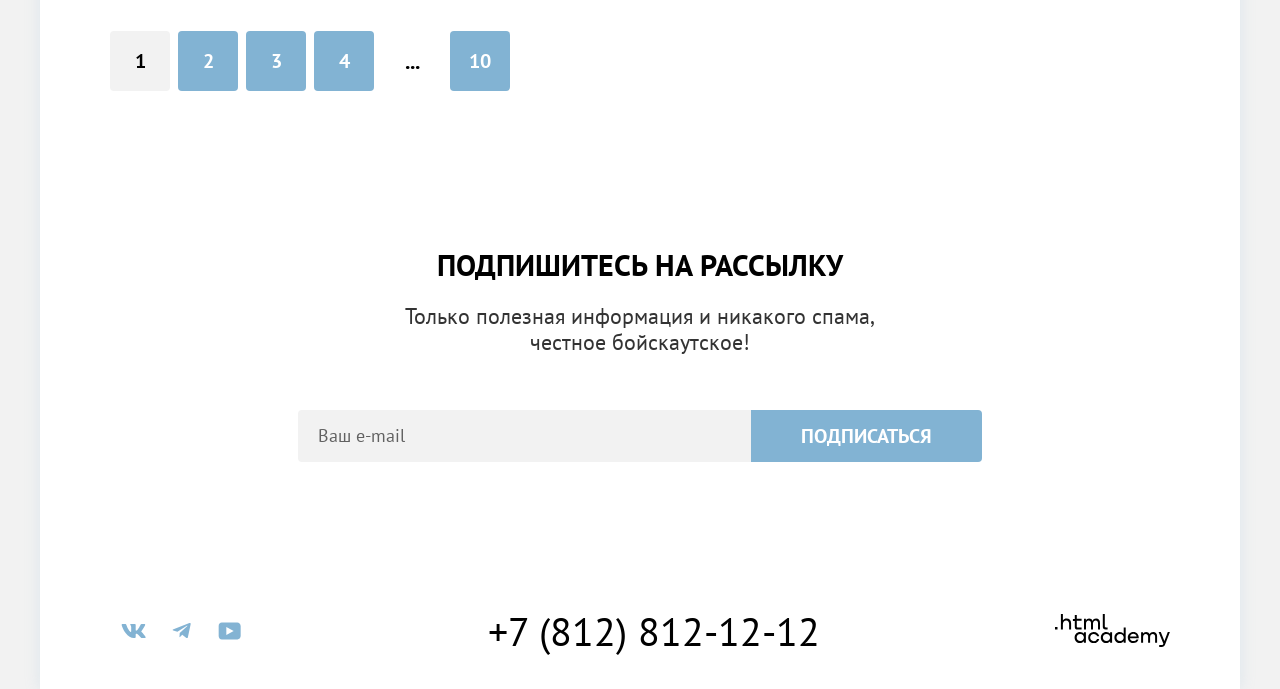
==== commit 77771d32: "😩" ====
--- a/catalog.html
+++ b/catalog.html
@@ -67,7 +67,7 @@
           </ol>
 
           <!-- форма поиска -->
-          <form action="https://echo.htmlacademy.ru/" method="post" class="filter__form form">
+          <form action="https://echo.htmlacademy.ru/" method="get" class="filter__form form">
             <h2 class="visually-hidden">Поиск по фильтрам</h2>
 
             <!-- Инфраструктура -->
@@ -176,10 +176,10 @@
           <!-- список поиска  -->
           <ul class="catalog__list">
             <li class="card">
-              <a class="card__image-wrap" href="#">
+              <a class="card__image-wrap" href="#" tabindex="-1">
                 <img class="card__image" src="images/catalog/catalog-1.jpg" alt="Узкий проход между скалами, ведущий к ночному небу, усыпанному звёздами. Скалы имеют красноватый оттенок." width="300" height="212">
               </a>
-              <a class="card__title" href="#">
+              <a class="card__title" href="#" tabindex="-1">
                 <h3 class="title title--small-nonecase">Amara Resort & Spa</h3>
               </a>
 
@@ -198,10 +198,10 @@
               <span class="card__rating">Рейтинг: 8,5</span>
             </li>
             <li class="card">
-              <a class="card__image-wrap" href="#">
+              <a class="card__image-wrap" href="#" tabindex="-1">
                 <img class="card__image" src="images/catalog/catalog-2.jpg" alt="Горы, освещённые закатным солнцем, с радугой на фоне тёмных облаков и зелёными деревьями у подножия." width="300" height="212">
               </a>
-              <a class="card__title" href="#">
+              <a class="card__title" href="#" tabindex="-1">
                 <h3 class="title title--small-nonecase">Villas at Poco Diablo</h3>
               </a>
 
@@ -220,10 +220,10 @@
               <span class="card__rating">Рейтинг: 9,2</span>
             </li>
             <li class="card">
-              <a class="card__image-wrap" href="#">
+              <a class="card__image-wrap" href="#" tabindex="-1">
                 <img class="card__image" src="images/catalog/catalog-3.jpg" alt="Большой красный скалистый холм на фоне голубого неба с облаками и зеленью у подножия." width="300" height="212">
               </a>
-              <a class="card__title" href="#">
+              <a class="card__title" href="#" tabindex="-1">
                 <h3 class="title title--small-nonecase">Desert Quail Inn</h3>
               </a>
 
@@ -242,10 +242,10 @@
               <span class="card__rating">Рейтинг: 6,9</span>
             </li>
             <li class="card">
-              <a class="card__image-wrap" href="#">
+              <a class="card__image-wrap" href="#" tabindex="-1">
                 <img class="card__image" src="images/catalog/catalog-4.jpg" alt="Освещённый скалистый утёс на фоне ночного звёздного неба с оранжевым оттенком у горизонта." width="300" height="212">
               </a>
-              <a class="card__title" href="#">
+              <a class="card__title" href="#" tabindex="-1">
                 <h3 class="title title--small-nonecase">GreenTree Inn</h3>
               </a>
 
--- a/styles/styles.css
+++ b/styles/styles.css
@@ -71,6 +71,12 @@
   font-family: var(--font-primary, "PT Sans", sans-serif);
   color: var(--text-primary, #000000);
   background-color: #f2f2f2;
+}
+
+img {
+  max-width: 100%;
+  height: auto;
+  object-fit: contain;
 }
 
 .visually-hidden {
@@ -85,6 +91,10 @@
   clip-path: inset(100%);
 }
 
+.block {
+  display: block;
+}
+
 .container {
   display: grid;
   grid-template-rows: auto 1fr auto;
@@ -95,19 +105,9 @@
   box-shadow: 0 0 15px rgba(131, 179, 211, 20%);
 }
 
-img {
-  max-width: 100%;
-  height: auto;
-  object-fit: contain;
-}
-
 .section-header {
   padding: 64px var(--padding-horizontal, 70px);
   text-align: center;
-}
-
-.block {
-  display: block;
 }
 
 /* заголовки */
@@ -227,7 +227,6 @@
 .button--reset {
   color: inherit;
   background-color: transparent;
-  border: 3px solid transparent;
 }
 
 .button--reset:not(:disabled):hover {
@@ -238,7 +237,6 @@
 .button--reset:not(:disabled):focus {
   color: var(--button-text-hover, rgba(255, 255, 255, 30%));
   background-color: transparent;
-  border: 3px solid var(--background-button-secondary, #82b3d3);
 }
 
 .button--reset:not(:disabled):active {
@@ -319,6 +317,7 @@
 }
 
 .form__select:disabled {
+  border-color: var(--text-primary, #000000);
   opacity: 30%;
 }
 
@@ -332,6 +331,7 @@
 .logo {
   position: relative;
   display: block;
+  flex-shrink: 0;
   width: 140px;
   height: 64px;
   margin-right: 28px;
@@ -430,6 +430,7 @@
 
 .header__button {
   display: block;
+  max-width: 200px;
   margin: 14px 0;
 }
 
@@ -608,10 +609,6 @@
   margin-bottom: 30px;
 }
 
-.services__item-title {
-  margin-bottom: 20px;
-}
-
 .advantages__subtitle {
   margin: 0;
   font-size: 18px;
@@ -803,11 +800,6 @@
   fill: currentColor;
 }
 
-.partners__link--htmlacademy img {
-  width: 115px;
-  height: 33px;
-}
-
 /* хлебные крошки */
 .breadcrumb {
   --breadcrumb-gap: 10px;
@@ -933,6 +925,7 @@
 
 .filter__checkbox {
   display: flex;
+  flex-shrink: 0;
   justify-content: center;
   align-items: center;
   width: 20px;
@@ -962,6 +955,7 @@
 
 .filter__radio {
   display: flex;
+  flex-shrink: 0;
   justify-content: center;
   align-items: center;
   width: 20px;
@@ -1152,7 +1146,7 @@
 
 .catalog__select {
   box-sizing: border-box;
-  min-width: 292px;
+  width: 292px;
 }
 
 .catalog__view {
@@ -1186,10 +1180,6 @@
   border-color: var(--icon-basic, #000000);
 }
 
-.catalog__view-link:focus {
-  border-color: var(--icon-secondary-hover, #68a2ca);
-}
-
 .catalog__view-link::before {
   content: "";
   display: block;
@@ -1227,6 +1217,7 @@
   display: grid;
   align-items: start;
   grid-template-columns: repeat(2, 1fr);
+  grid-template-rows: auto 1fr auto;
   padding: 19px;
   border: 1px solid #e5e5e5;
   border-radius: 4px;
@@ -1307,7 +1298,7 @@
 .card__star {
   display: flex;
   align-items: center;
-  width: 105px;
+  width: 112px;
   height: 36px;
 }
 
@@ -1321,6 +1312,10 @@
   mask-size: contain;
 }
 
+.card__star--5::before {
+  width: 112px;
+}
+
 .card__star--4::before {
   width: 90px;
 }
@@ -1333,17 +1328,23 @@
   width: 42px;
 }
 
+.card__star--1::before {
+  width: 20px;
+}
+
 .card__rating {
-  padding: 9px 20px 8px 23px;
+  padding: 9px 17px 8px 20px;
   padding-top: 9px;
   padding-right: 22px;
   padding-bottom: 8px;
   padding-left: 23px;
   font-size: 16px;
   line-height: 20px;
+  text-align: center;
   color: var(--text-secondary, #333333);
   text-transform: uppercase;
-  background-color: var(--form-elements-1, #f2f2f2);
+  background-color: var(--form-elements-2, #f2f2f2);
+  border-radius: 4px;
 }
 
 /* пагинация */
@@ -1373,29 +1374,21 @@
   transition: background-color var(--transition-duration, 150ms) var(--transition-function, ease-in-out), color var(--transition-duration, 150ms) var(--transition-function, ease-in-out);
 }
 
-.pagination__link[href]:hover {
+.pagination__link[href]:not([aria-current]):hover {
   background-color: var(--background-button-secondary-hover, #68a2ca);
 }
 
-.pagination__link[href]:focus {
+.pagination__link[href]:not([aria-current]):focus {
   background-color: var(--background-button-secondary-hover, #68a2ca);
 }
 
-.pagination__link[href]:active {
+.pagination__link[href]:not([aria-current]):active {
   color: var(--button-text-hover, rgba(255, 255, 255, 30%));
 }
 
 .pagination__link[aria-current] {
   color: var(--text-primary, #000000);
-  background-color: var(--form-elements-1, #f2f2f2);
-}
-
-.pagination__link[aria-current]:hover {
-  background-color: var(--form-elements-2, #e5e5e5);
-}
-
-.pagination__link[aria-current]:focus {
-  background-color: var(--form-elements-2, #e5e5e5);
+  background-color: var(--form-elements-2, #f2f2f2);
 }
 
 span.pagination__link {
@@ -1407,7 +1400,7 @@
 }
 
 /* модальное окно */
-.modal-overlay {
+.modal {
   position: fixed;
   display: flex;
   justify-content: center;
@@ -1419,7 +1412,7 @@
   inset: 0;
 }
 
-.modal-overlay:not(.visible) {
+.modal:not(.visible) {
   visibility: hidden;
   opacity: 0;
 }
@@ -1455,15 +1448,19 @@
   appearance: none;
 }
 
-.modal__close-button:hover {
+.modal__close-button:disabled {
+  opacity: 15%;
+}
+
+.modal__close-button:not(:disabled):hover {
   background-color: var(--form-elements-1, #e5e5e5);
 }
 
-.modal__close-button:focus {
+.modal__close-button:not(:disabled):focus {
   background-color: var(--form-elements-1, #e5e5e5);
 }
 
-.modal__close-button:active::before {
+.modal__close-button:not(:disabled):active::before {
   opacity: 30%;
 }
 
@@ -1492,11 +1489,14 @@
 
 .modal__label {
   display: grid;
+  align-content: start;
   grid-template-columns: 127px 1fr;
+  min-height: 92px;
   gap: 4px 10px;
 }
 
 .modal__label--date {
+  grid-auto-rows: auto 1fr;
   grid-column: 1 / 3;
 }
 
@@ -1507,8 +1507,6 @@
 }
 
 .modal__label-text {
-  display: flex;
-  align-items: flex-start;
   grid-row: 1 / 3;
   padding: 12px 0 5px;
   font-weight: 700;
@@ -1521,7 +1519,9 @@
 }
 
 .modal__label--children .modal__label-text {
+  display: flex;
   justify-content: flex-end;
+  align-items: flex-start;
   padding-right: 36px;
 }
 
@@ -1537,17 +1537,17 @@
   background-size: 20px 20px;
 }
 
-.modal__input-message {
+.error-message {
   grid-column-start: 2;
-  min-height: 40px;
+  margin: 0;
   padding-left: 20px;
-}
-
-.error-message {
-  color: var(--error-message, #ff5757);
+  color: var(--text-error, #ff5757);
 }
 
 .additional-info {
+  grid-column-start: 2;
+  margin: 0;
+  padding-left: 20px;
   color: var(--text-secondary, #333333);
 }
 
@@ -1555,8 +1555,6 @@
   display: flex;
   width: fit-content;
   height: fit-content;
-  overflow: hidden;
-  background-color: var(--form-elements-2, #f2f2f2);
   border-radius: 4px;
 }
 
@@ -1567,21 +1565,26 @@
   width: 40px;
   height: 48px;
   padding: 0;
-  background-color: transparent;
+  background-color: var(--form-elements-2, #f2f2f2);
   border: 0;
+  border-radius: 4px;
   transition: background-color var(--transition-duration, 150ms) var(--transition-function, ease-in-out);
   appearance: none;
 }
 
-.modal__counter-button:hover {
+.modal__counter-button:disabled::before {
+  opacity: 15%;
+}
+
+.modal__counter-button:not(:disabled):hover {
   background-color: var(--form-elements-1, #e5e5e5);
 }
 
-.modal__counter-button:focus {
+.modal__counter-button:not(:disabled):focus {
   background-color: var(--form-elements-1, #e5e5e5);
 }
 
-.modal__counter-button:active::before {
+.modal__counter-button:not(:disabled):active::before {
   opacity: 30%;
 }
 
@@ -1596,8 +1599,18 @@
   mask-size: contain;
 }
 
+.modal__counter-minus {
+  border-top-right-radius: 0;
+  border-bottom-right-radius: 0;
+}
+
 .modal__counter-minus::before {
   mask-image: url("../images/icons/button-minus.svg");
+}
+
+.modal__counter-plus {
+  border-top-left-radius: 0;
+  border-bottom-left-radius: 0;
 }
 
 .modal__counter-plus::before {
@@ -1611,7 +1624,6 @@
   padding-right: 0;
   padding-left: 0;
   text-align: center;
-  background-color: transparent;
   border-radius: 0;
 }
 
@@ -1636,8 +1648,8 @@
   background-color: var(--background-button-secondary, #83b3d3);
   border: 0;
   border-radius: 50%;
+  transition: background-color var(--transition-duration, 150ms) var(--transition-function, ease-in-out);
   appearance: none;
-  transition: background-color var(--transition-duration, 150ms) var(--transition-function, ease-in-out);
 }
 
 .info::before {
@@ -1649,11 +1661,11 @@
   height: 20px;
   background-color: var(--button-text, #ffffff);
   transform: translate(-50%, -50%);
+  transition: background-color var(--transition-duration, 150ms) var(--transition-function, ease-in-out);
   mask-image: url("../images/icons/info.svg");
   mask-size: contain;
   mask-repeat: no-repeat;
   mask-position: center;
-  transition: background-color var(--transition-duration, 150ms) var(--transition-function, ease-in-out);
 }
 
 .info:hover {
@@ -1712,7 +1724,6 @@
 
 .modal__form-button {
   grid-column: 1 / -1;
-  margin-top: 44px;
   padding-top: 18px;
   padding-bottom: 18px;
   font-size: 20px;
